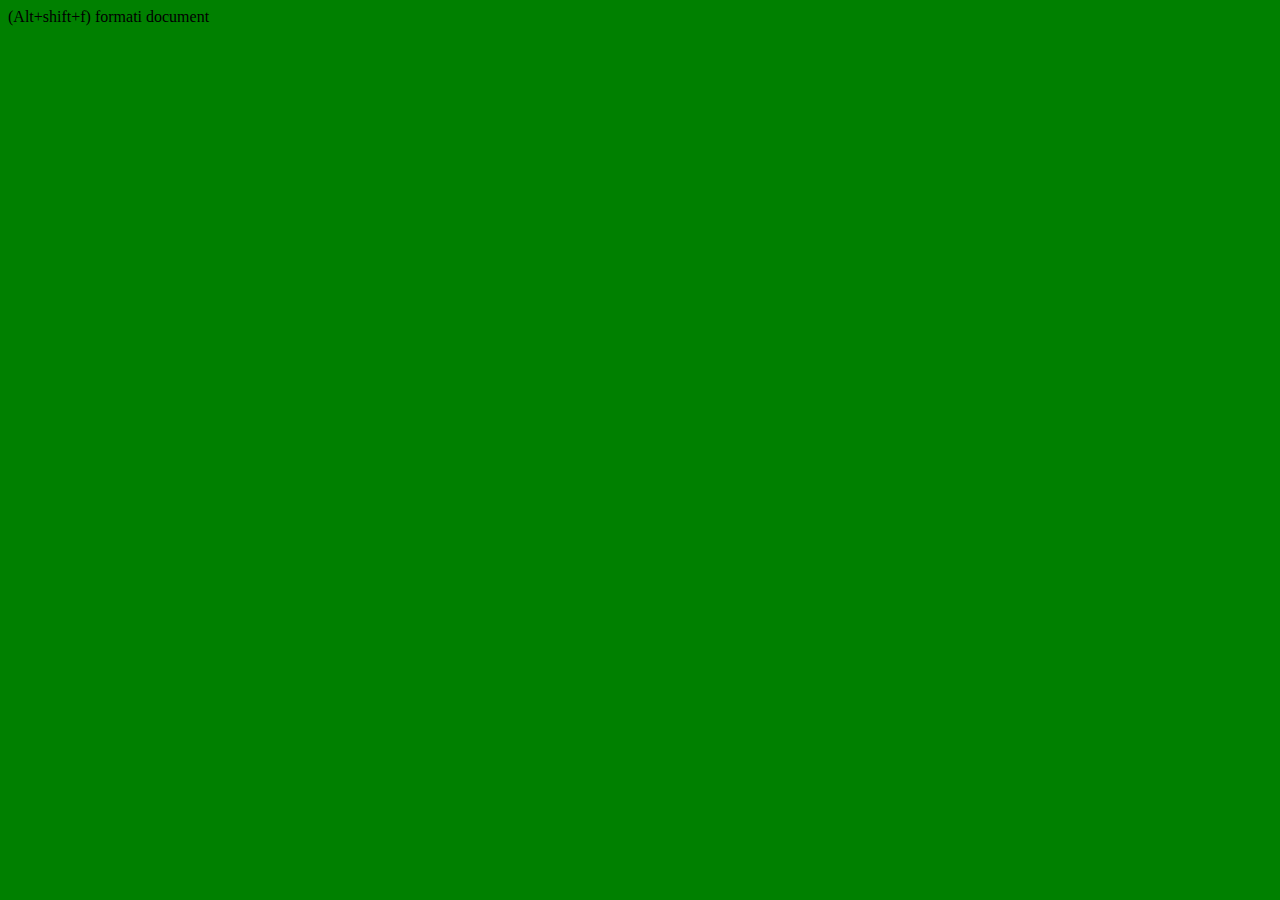
==== index.html @ 2ca63243 "first commit" ====
<!DOCTYPE html>
<html lang="en">

<head>
    <meta charset="UTF-8">
    <meta name="viewport" content="width=device-width, initial-scale=1.0">
    <title>Document</title>
    (Alt+shift+f)
    formati document
    <link rel="stylesheet" href="CSS/style.css">

</head>

<body>

</body>

</html>
---- CSS/style.css ----
body {
  background-color: green;
}
/*# sourceMappingURL=style.css.map */
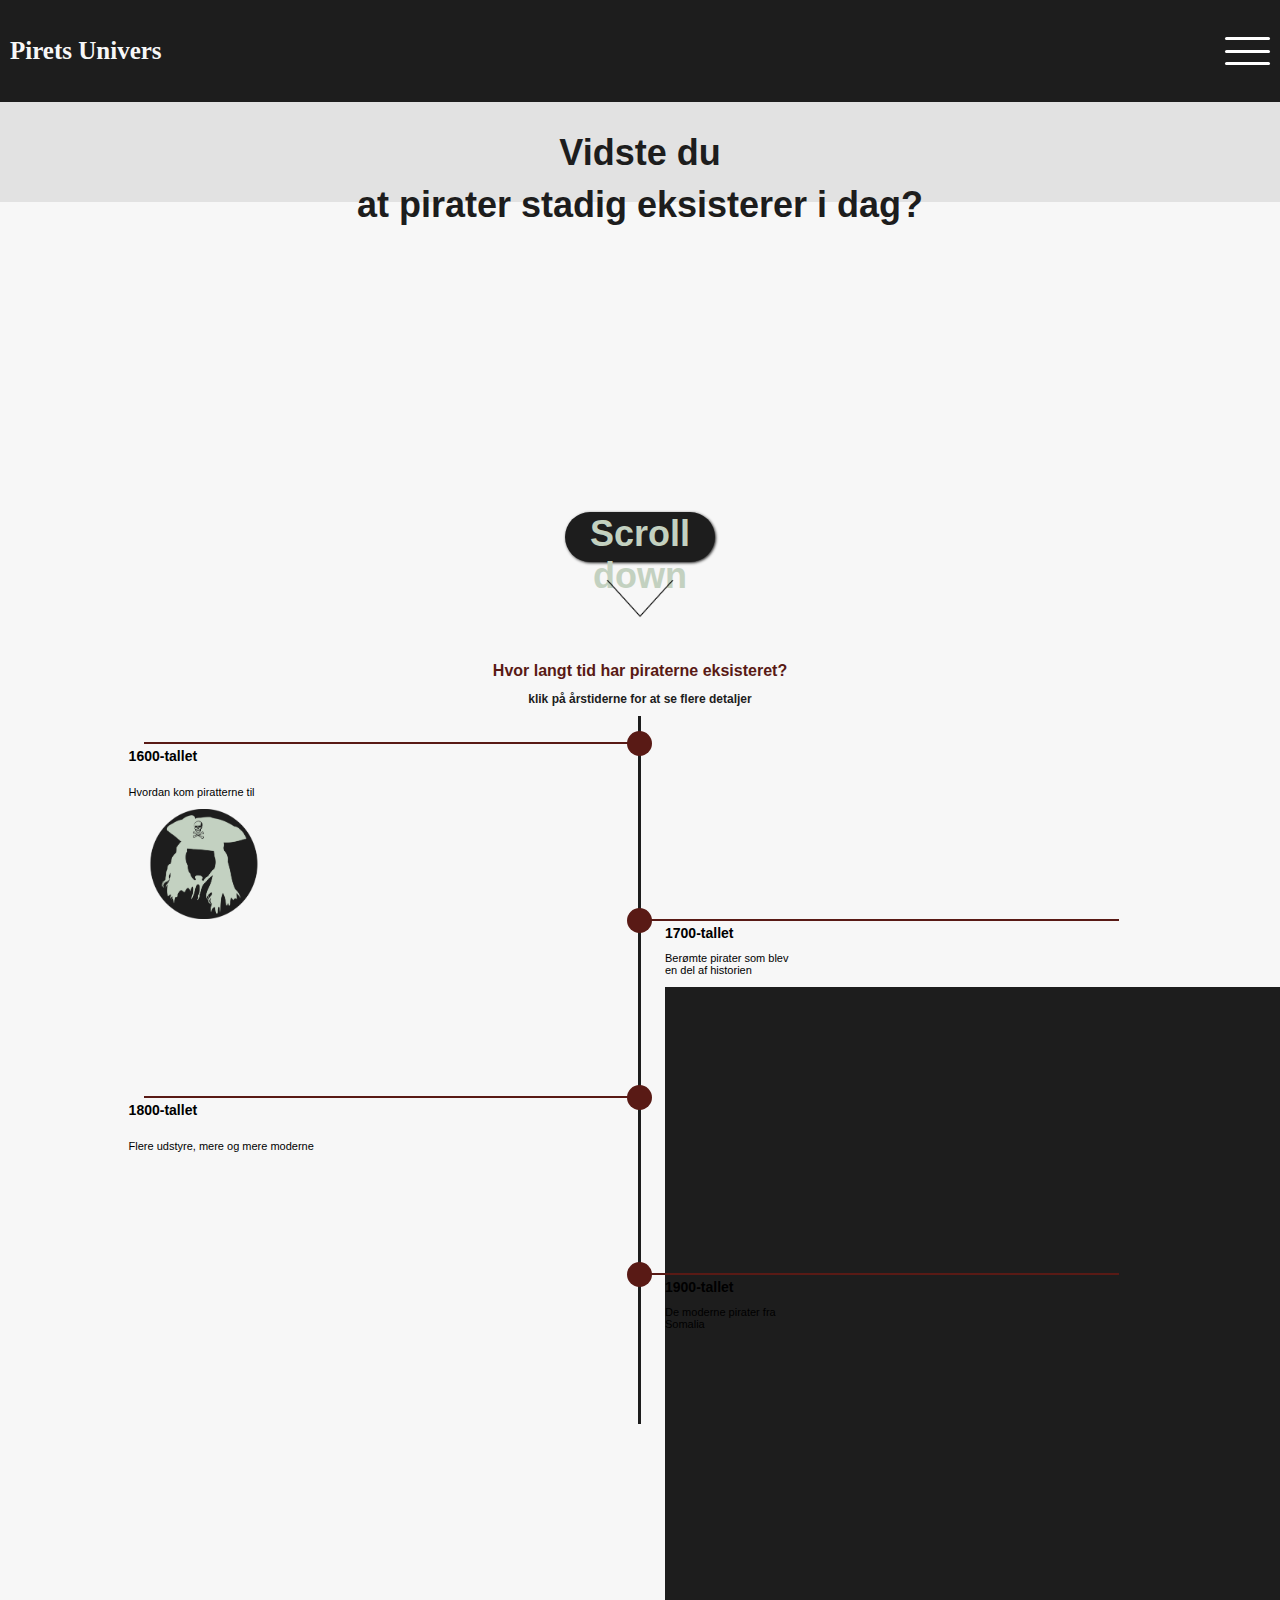
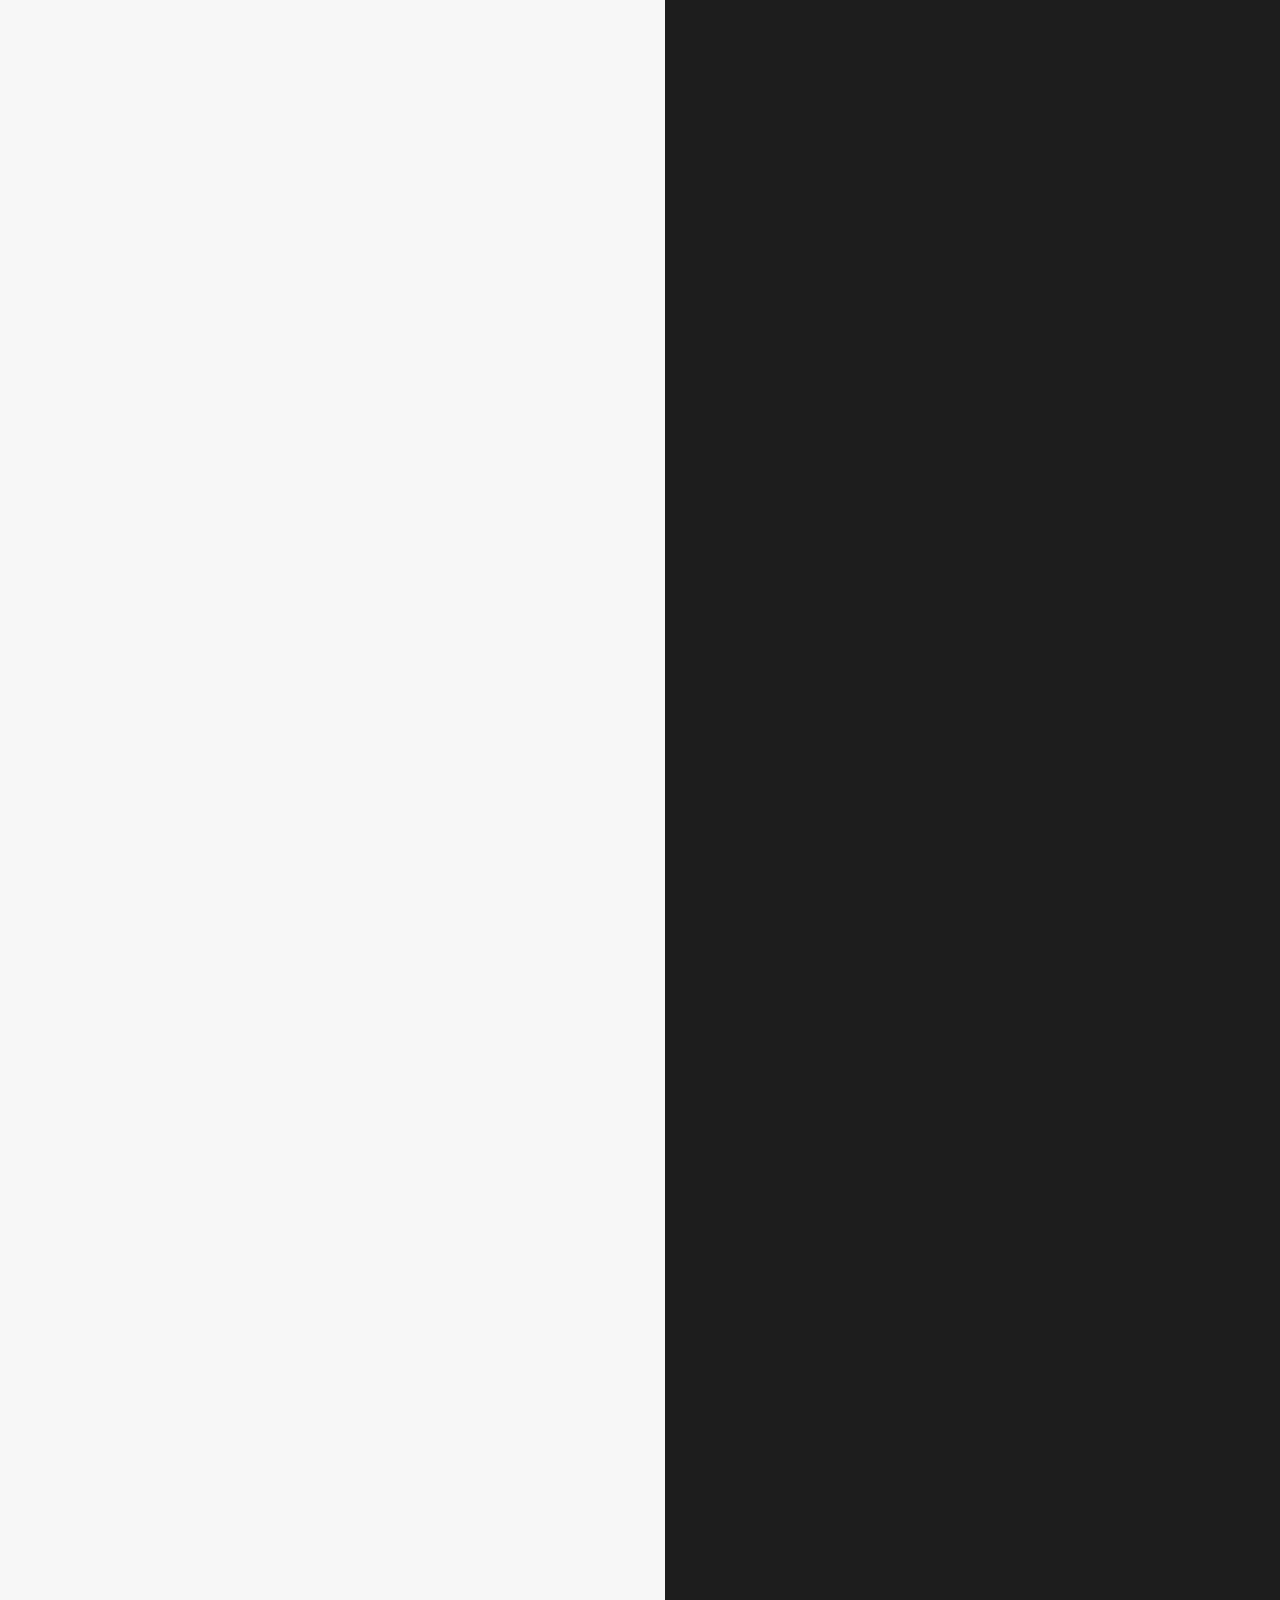
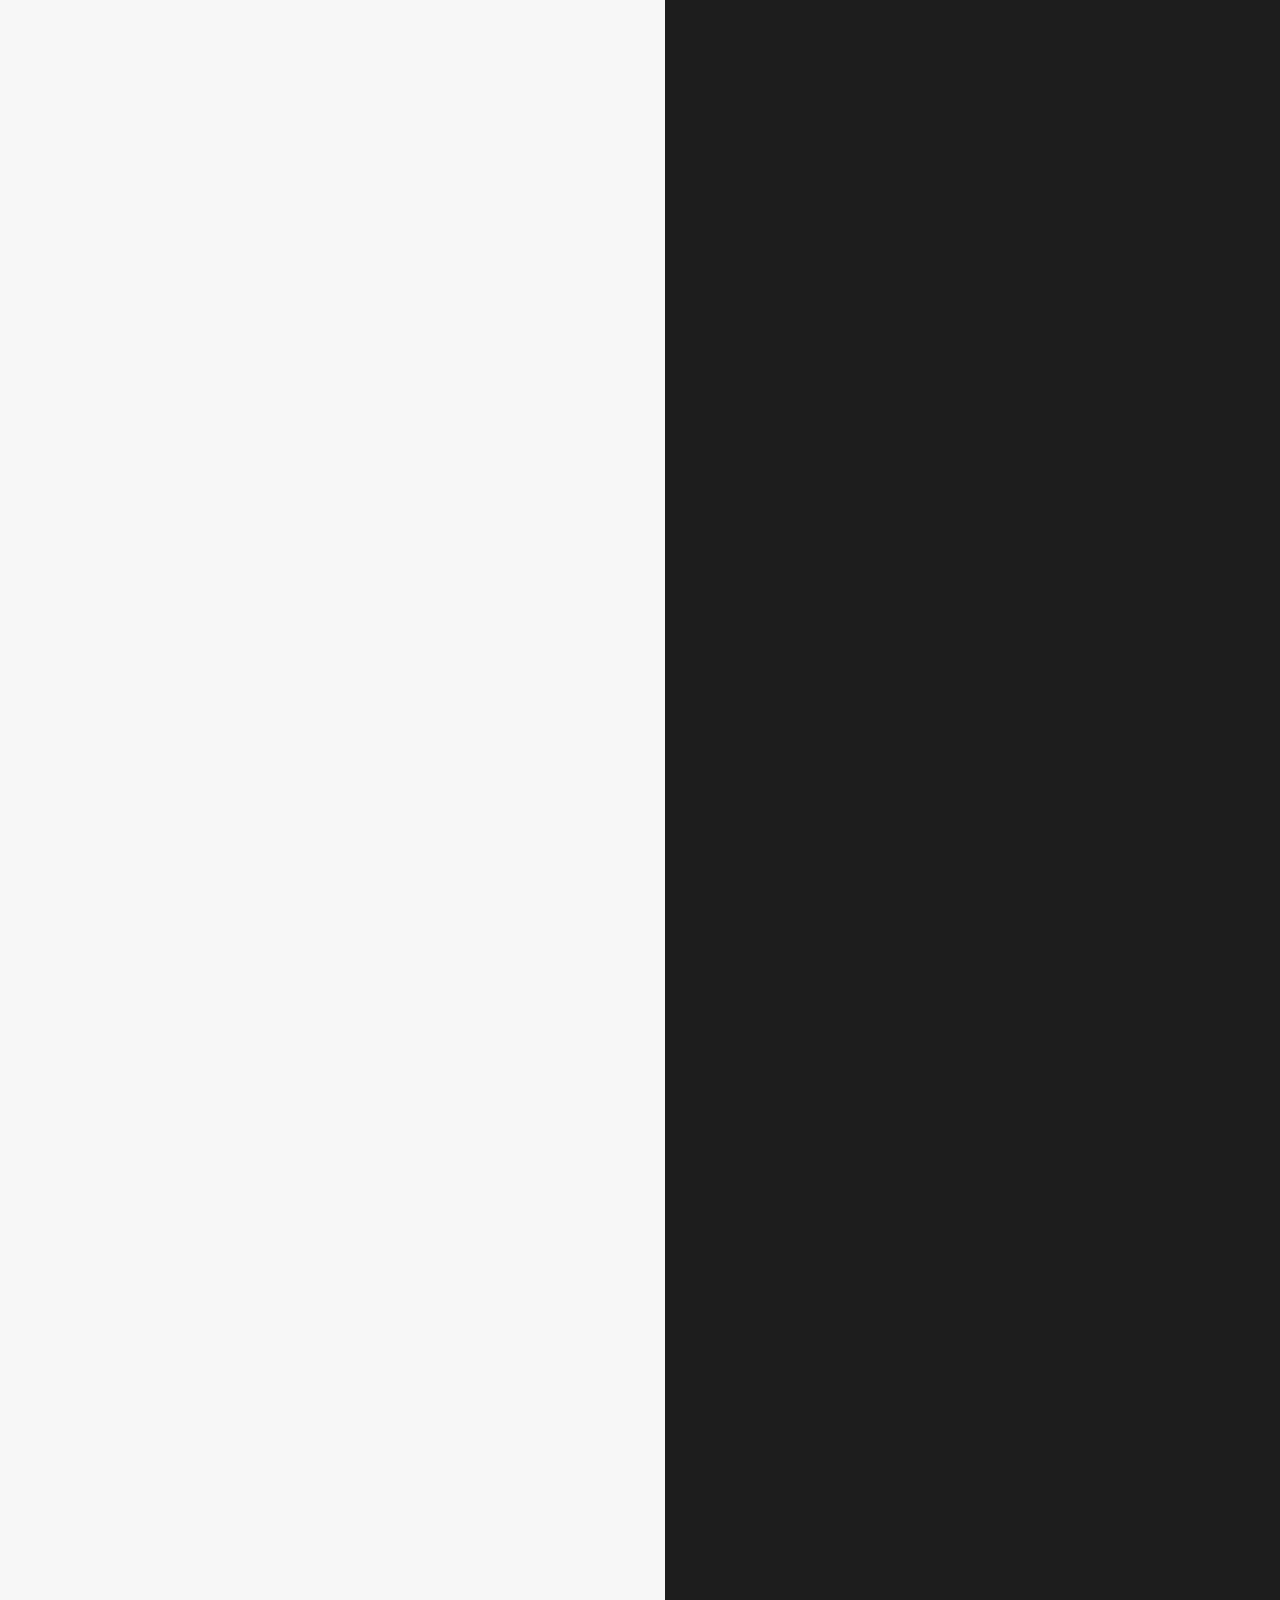
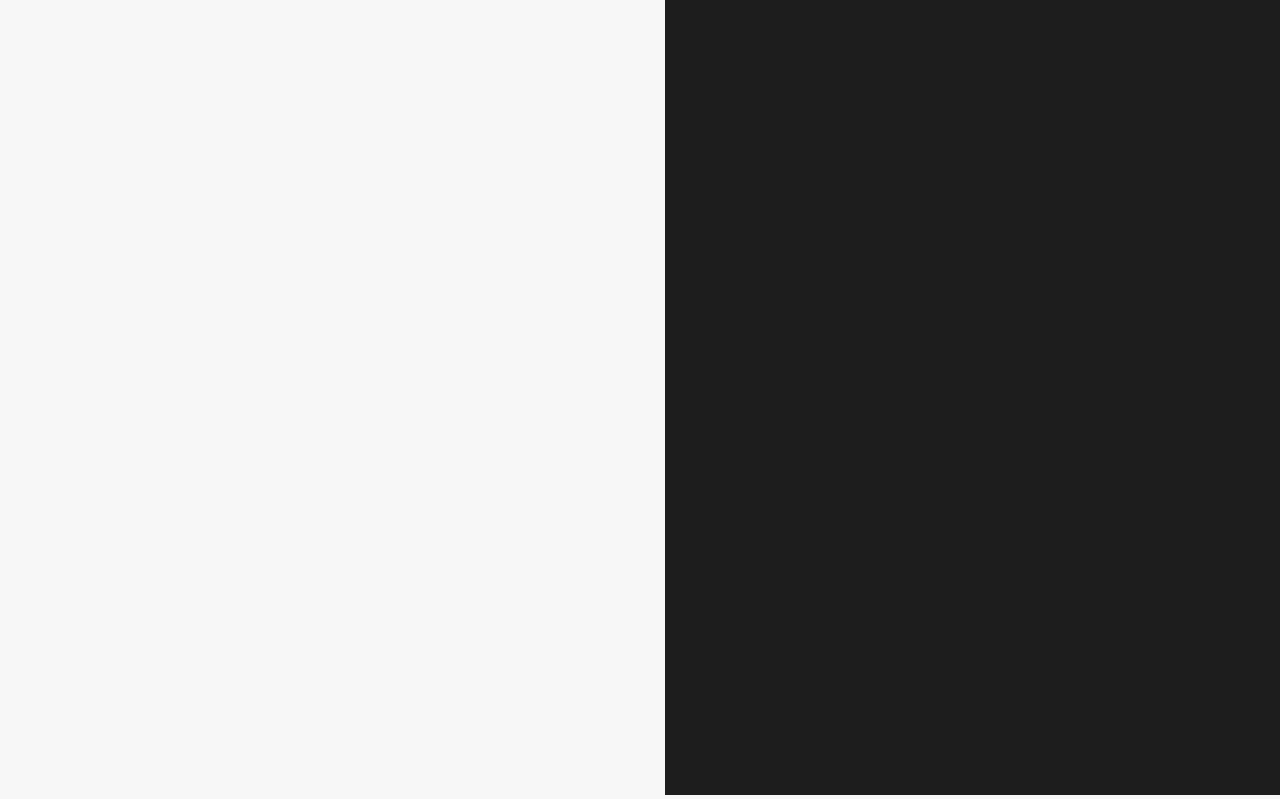
==== commit 37913cf6: "fixed" ====
--- a/index.html
+++ b/index.html
@@ -2,17 +2,134 @@
 <html lang="en">
 
 <head>
+    <!--(Alt+shift+f)-->
     <meta charset="UTF-8">
     <meta name="viewport" content="width=device-width, initial-scale=1.0">
     <title>Document</title>
-    (Alt+shift+f)
-    formati document
+
     <link rel="stylesheet" href="CSS/style.css">
+    <link rel="stylesheet" href="https://cdnjs.cloudflare.com/ajax/libs/font-awesome/4.7.0/css/font-awesome.min.css">
 
 </head>
 
 <body>
 
+    <header>
+        <nav>
+
+
+            <div class="logo">
+                <a href="index.html">
+                    <h1 class="Logo"> Pirets Univers </h1>
+                </a>
+            </div>
+
+            <div class="toggleButton-box">
+                <a href="#" class="toggleButton">
+                    <span class="bar"></span>
+                    <span class="bar"></span>
+                    <span class="bar"></span>
+                </a>
+            </div>
+
+            <div class="navbar-links">
+                <ul>
+                    <div class="navbar-hover">
+                        <li> <a href="html.photoshop-page.html">Artikler</a> </li>
+                    </div>
+                    <div class="navbar-hover">
+
+                        <li> <a href="html.illustrator-page.html">Billedgalleri</a> </li>
+                    </div>
+                    <div class="navbar-hover">
+                        <li> <a href="html.music video-page.html">Infographic</a> </li>
+                    </div>
+                </ul>
+            </div>
+
+        </nav>
+
+
+        <div class="btn-toggleBox">
+
+            <button class="btn-toggle">Dark-Mode</button>
+
+        </div>
+
+    </header>
+
+    <main>
+
+        <div class="banner">
+        </div>
+
+        <div class="banner-txt" id="first-banner-text">
+            <h1 id="first-titel">Vidste du</h1>
+            <h1>at pirater stadig eksisterer i dag?</h1>
+        </div>
+
+        <div class="banner-txt" id="second-banner-text">
+            <h1 id="second-titel">Måske gjorde du...</h1>
+            <h1>Men hvordan ser de ud?</h1>
+            <h1>Hvor er de fra og hvad er deres formål?</h1>
+        </div>
+
+
+        <div class="button-box">
+            <button>Scroll down</button>
+            <img class="aroow" src="img/aroow-down.png" alt="aroow-down">
+        </div>
+
+        <div class="timeline-text">
+            <h1 id="first-titel">Hvor langt tid har piraterne eksisteret?</h1>
+            <p id="second-titel">klik på årstiderne for at se flere detaljer</p>
+        </div>
+
+<div class="timeline">
+    <div class="container left">
+        <div class="content">
+            <h2>1600-tallet</h2>
+            <p>Hvordan kom piratterne til</p>
+            <img src="img/Pirate-Illustrations.png">
+        </div>
+    </div>
+</div>
+<div class="timeline">
+    <div class="container right">
+        <div class="content">
+            <h2>1700-tallet</h2>
+            <p>Berømte pirater som blev <br> en del af historien</p>
+            <img src="img/Caribian.jpg">
+        </div>
+    </div>
+</div>
+<div class="timeline">
+    <div class="container left">
+        <div class="content">
+            <h2>1800-tallet</h2>
+            <p>Flere udstyre, mere og mere moderne</p>
+        </div>
+    </div>
+</div>
+<div class="timeline">
+    <div class="container right">
+        <div class="content">
+            <h2>1900-tallet</h2>
+            <p>De moderne pirater fra <br> Somalia</p>
+        </div>
+    </div>
+</div>
+    </main>
+
+
+
+
+
+
+
+
+    <script src="JS/Main-Javascript.js"></script>
+
 </body>
 
 </html>--- a/CSS/style.css
+++ b/CSS/style.css
@@ -1,4 +1,471 @@
 body {
-  background-color: green;
+  height: 100%;
+  padding: 0;
+  margin: auto;
+  background: #f7f7f7;
+  width: 100%;
+}
+
+nav {
+  background: #1d1d1d;
+  height: auto;
+  margin: 0;
+  padding: 0;
+  text-decoration: none;
+  -webkit-box-sizing: border-box;
+          box-sizing: border-box;
+  display: -webkit-box;
+  display: -ms-flexbox;
+  display: flex;
+  -webkit-box-orient: horizontal;
+  -webkit-box-direction: normal;
+      -ms-flex-direction: row;
+          flex-direction: row;
+  -webkit-box-pack: justify;
+      -ms-flex-pack: justify;
+          justify-content: space-between;
+}
+
+nav .logo {
+  margin-left: 10px;
+  width: 370px;
+  font-family: "scrivano";
+}
+
+nav .logo a {
+  color: #f7f7f7;
+  text-decoration: none;
+}
+
+nav .logo .Logo {
+  margin-top: 37px;
+  margin-bottom: 37px;
+  font-size: 25px;
+}
+
+nav .toggleButton-box {
+  width: 100%;
+  display: -webkit-box;
+  display: -ms-flexbox;
+  display: flex;
+  -webkit-box-pack: end;
+      -ms-flex-pack: end;
+          justify-content: flex-end;
+  margin-right: 10px;
+  margin-top: 37px;
+  margin-bottom: 37px;
+}
+
+nav .toggleButton-box .toggleButton {
+  position: absolute;
+  display: -webkit-box;
+  display: -ms-flexbox;
+  display: flex;
+  -webkit-box-orient: vertical;
+  -webkit-box-direction: normal;
+      -ms-flex-direction: column;
+          flex-direction: column;
+  -webkit-box-pack: justify;
+      -ms-flex-pack: justify;
+          justify-content: space-between;
+  width: 45px;
+  height: 28px;
+  -webkit-box-align: end;
+      -ms-flex-align: end;
+          align-items: flex-end;
+}
+
+nav .toggleButton-box .toggleButton .bar {
+  height: 3px;
+  width: 100%;
+  background-color: white;
+  border-radius: 10px;
+}
+
+nav .show {
+  display: block !important;
+  background: #1d1d1d;
+  z-index: 100;
+}
+
+nav .navbar-links {
+  position: absolute;
+  margin-top: 100px;
+  padding-top: 0;
+  margin-right: 0;
+  margin-left: 0;
+  width: 100%;
+  display: none;
+  text-align: center;
+  -webkit-box-pack: center;
+      -ms-flex-pack: center;
+          justify-content: center;
+}
+
+nav .navbar-links ul {
+  padding: 0;
+  margin: 0;
+}
+
+nav .navbar-links ul .navbar-hover {
+  padding: 0 20px 0 10px;
+  display: -webkit-box;
+  display: -ms-flexbox;
+  display: flex;
+  -webkit-box-align: center;
+      -ms-flex-align: center;
+          align-items: center;
+  height: 60px;
+}
+
+nav .navbar-links ul .navbar-hover li {
+  display: -webkit-box;
+  display: -ms-flexbox;
+  display: flex;
+}
+
+nav .navbar-links ul .navbar-hover li a {
+  color: white;
+  font-size: 16px;
+  font-style: normal;
+  font-weight: normal;
+  font-family: "Arial";
+  text-decoration: none;
+}
+
+.navbar-hover:hover {
+  background-color: #ffffff50;
+}
+
+main {
+  display: -webkit-box;
+  display: -ms-flexbox;
+  display: flex;
+  -webkit-box-orient: vertical;
+  -webkit-box-direction: normal;
+      -ms-flex-direction: column;
+          flex-direction: column;
+  height: 100%;
+}
+
+main .banner {
+  width: 100%;
+  height: 380px;
+  background-image: url("../img/compas.jpg");
+  filter: blur(2px);
+  -webkit-filter: blur(2px);
+  background-position: bottom;
+  background-repeat: no-repeat;
+  background-size: cover;
+}
+
+main .banner-txt {
+  text-align: center;
+  font-weight: bold;
+  width: 100%;
+  position: absolute;
+  z-index: 4;
+  height: 100px;
+}
+
+main .banner-txt h1 {
+  font-size: 20px;
+}
+
+@media screen and (min-width: 480px) {
+  main .banner-txt h1 {
+    font-size: 31px;
+  }
+}
+
+@media screen and (min-width: 700px) {
+  main .banner-txt h1 {
+    font-size: 33px;
+  }
+}
+
+@media screen and (min-width: 1024px) {
+  main .banner-txt h1 {
+    font-size: 36px;
+  }
+}
+
+main h1 {
+  font-family: "Arial";
+  color: #1d1d1d;
+  margin: 0;
+}
+
+main p {
+  font-family: "Arial";
+}
+
+#first-banner-text {
+  background-color: #8c8c8c30;
+}
+
+#second-banner-text {
+  margin-top: 280px;
+}
+
+#second-banner-text h1 {
+  text-align: left;
+  margin-left: 25px;
+  color: #f7f7f7;
+  font-size: 16px;
+  line-height: 1.3;
+}
+
+@media screen and (min-width: 480px) {
+  #second-banner-text h1 {
+    font-size: 16px;
+  }
+}
+
+@media screen and (min-width: 700px) {
+  #second-banner-text h1 {
+    font-size: 17px;
+    line-height: 1.4;
+  }
+}
+
+@media screen and (min-width: 1024px) {
+  #second-banner-text h1 {
+    font-size: 19px;
+  }
+}
+
+#first-titel {
+  margin-top: 30px;
+  margin-bottom: 10px;
+}
+
+#second-titel {
+  margin-bottom: 10px;
+}
+
+.button-box {
+  width: 100%;
+  display: -webkit-box;
+  display: -ms-flexbox;
+  display: flex;
+  -webkit-box-align: center;
+      -ms-flex-align: center;
+          align-items: center;
+  margin-top: 30px;
+  -webkit-box-orient: vertical;
+  -webkit-box-direction: normal;
+      -ms-flex-direction: column;
+          flex-direction: column;
+}
+
+.button-box button {
+  width: 150px;
+  height: 50px;
+  border-radius: 25px;
+  background-color: #1d1d1d;
+  color: #C3D1C0;
+  font-family: "Arial";
+  font-size: 20px;
+  font-weight: bold;
+  -webkit-box-shadow: 1px 1px 3px #1d1d1d;
+          box-shadow: 1px 1px 3px #1d1d1d;
+  border: none;
+}
+
+@media screen and (min-width: 480px) {
+  .button-box button {
+    font-size: 31px;
+  }
+}
+
+@media screen and (min-width: 700px) {
+  .button-box button {
+    font-size: 33px;
+  }
+}
+
+@media screen and (min-width: 1024px) {
+  .button-box button {
+    font-size: 36px;
+  }
+}
+
+.button-box .aroow {
+  width: 70px;
+  height: auto;
+}
+
+.timeline-text {
+  text-align: center;
+}
+
+.timeline-text h1 {
+  color: #591A15;
+  font-size: 16px;
+}
+
+.timeline-text p {
+  color: #1d1d1d;
+  font-size: 12px;
+  font-weight: bold;
+}
+
+.timeline {
+  max-width: 1200px;
+  margin: 0 12%;
+  position: relative;
+}
+
+.timeline .right {
+  left: 50%;
+}
+
+.timeline .left {
+  left: 0;
+}
+
+.timeline .left .content {
+  margin-left: -50px;
+  width: 100%;
+  display: -webkit-box;
+  display: -ms-flexbox;
+  display: flex;
+  -webkit-box-align: start;
+      -ms-flex-align: start;
+          align-items: flex-start;
+  -webkit-box-orient: vertical;
+  -webkit-box-direction: normal;
+      -ms-flex-direction: column;
+          flex-direction: column;
+}
+
+.timeline .left .content img {
+  width: 190px;
+  height: 110px;
+  margin-left: -20px;
+}
+
+.timeline .container {
+  padding: 10px 0 0 25px;
+  position: relative;
+  width: 50%;
+  height: 167px;
+}
+
+.timeline .container .content {
+  font-family: "Arial";
+  border: 1px red;
+  padding-top: 10px;
+}
+
+.timeline .container .content h2 {
+  font-size: 14px;
+}
+
+.timeline .container .content p {
+  font-size: 11px;
+}
+
+.timeline::before {
+  content: '';
+  position: absolute;
+  top: 0;
+  bottom: 0;
+  width: 3px;
+  background: #1d1d1d;
+  left: 50%;
+  margin-left: -2px;
+}
+
+.container::after {
+  content: '';
+  position: absolute;
+  top: 15px;
+  right: -17px;
+  width: 25px;
+  height: 25px;
+  background: black;
+  border-radius: 50%;
+  background: #591A15;
+}
+
+.right::after {
+  left: -13.5px;
+}
+
+.left::after {
+  right: 13.5px;
+}
+
+.right::before {
+  content: '';
+  height: 2px;
+  width: 95%;
+  position: absolute;
+  top: 26px;
+  left: -7px;
+  background: #591A15;
+}
+
+.left::before {
+  content: '';
+  height: 2px;
+  width: 95%;
+  position: absolute;
+  top: 26px;
+  right: 35px;
+  background: #591A15;
+}
+
+/* dark-mode*/
+.btn-toggleBox {
+  position: absolute;
+  width: 100%;
+  height: auto;
+  margin-top: -30px;
+  display: none;
+  -webkit-box-pack: end;
+      -ms-flex-pack: end;
+          justify-content: flex-end;
+}
+
+.btn-toggleBox {
+  margin-right: 10px;
+}
+
+body.dark-theme {
+  --text-color: #eee;
+  --bkg-color: #121212;
+}
+
+.banner.dark-theme {
+  --text-color: #F5DEB3;
+  --bkg-color: #3d3d3d;
+}
+
+@media (prefers-color-scheme: dark) {
+  /* defaults to dark theme */
+  body {
+    --text-color: #eee;
+    --bkg-color: #121212;
+  }
+  body.light-theme {
+    --text-color: #222;
+    --bkg-color: #CCC9C9;
+  }
+  .footer-content.light-theme {
+    --text-color: white;
+  }
+  .banner.dark-theme {
+    --text-color: #1d1d1d;
+    --bkg-color: #3d3d3d;
+  }
+  .contact-container1.light-theme {
+    --text-color: #1d1d1d;
+  }
+  .Intor-container.light-theme {
+    --text-color: white;
+  }
 }
 /*# sourceMappingURL=style.css.map */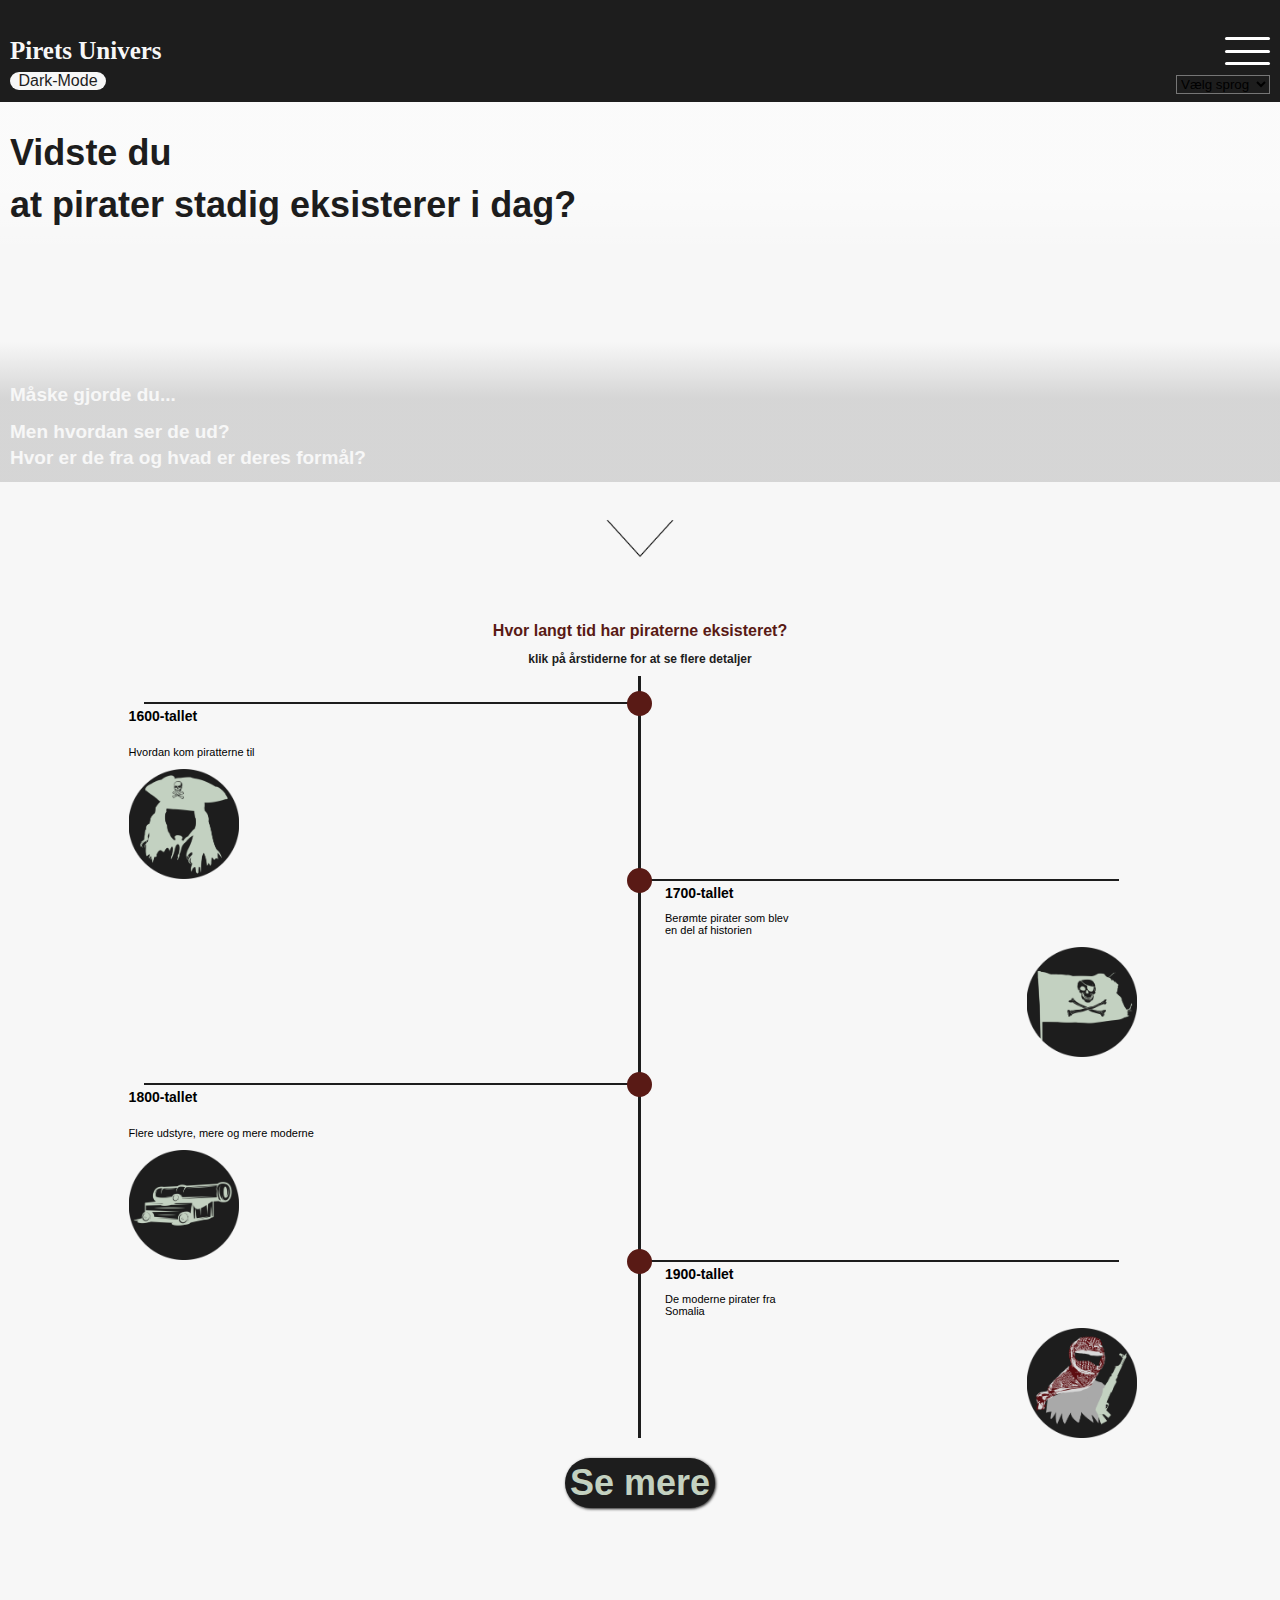
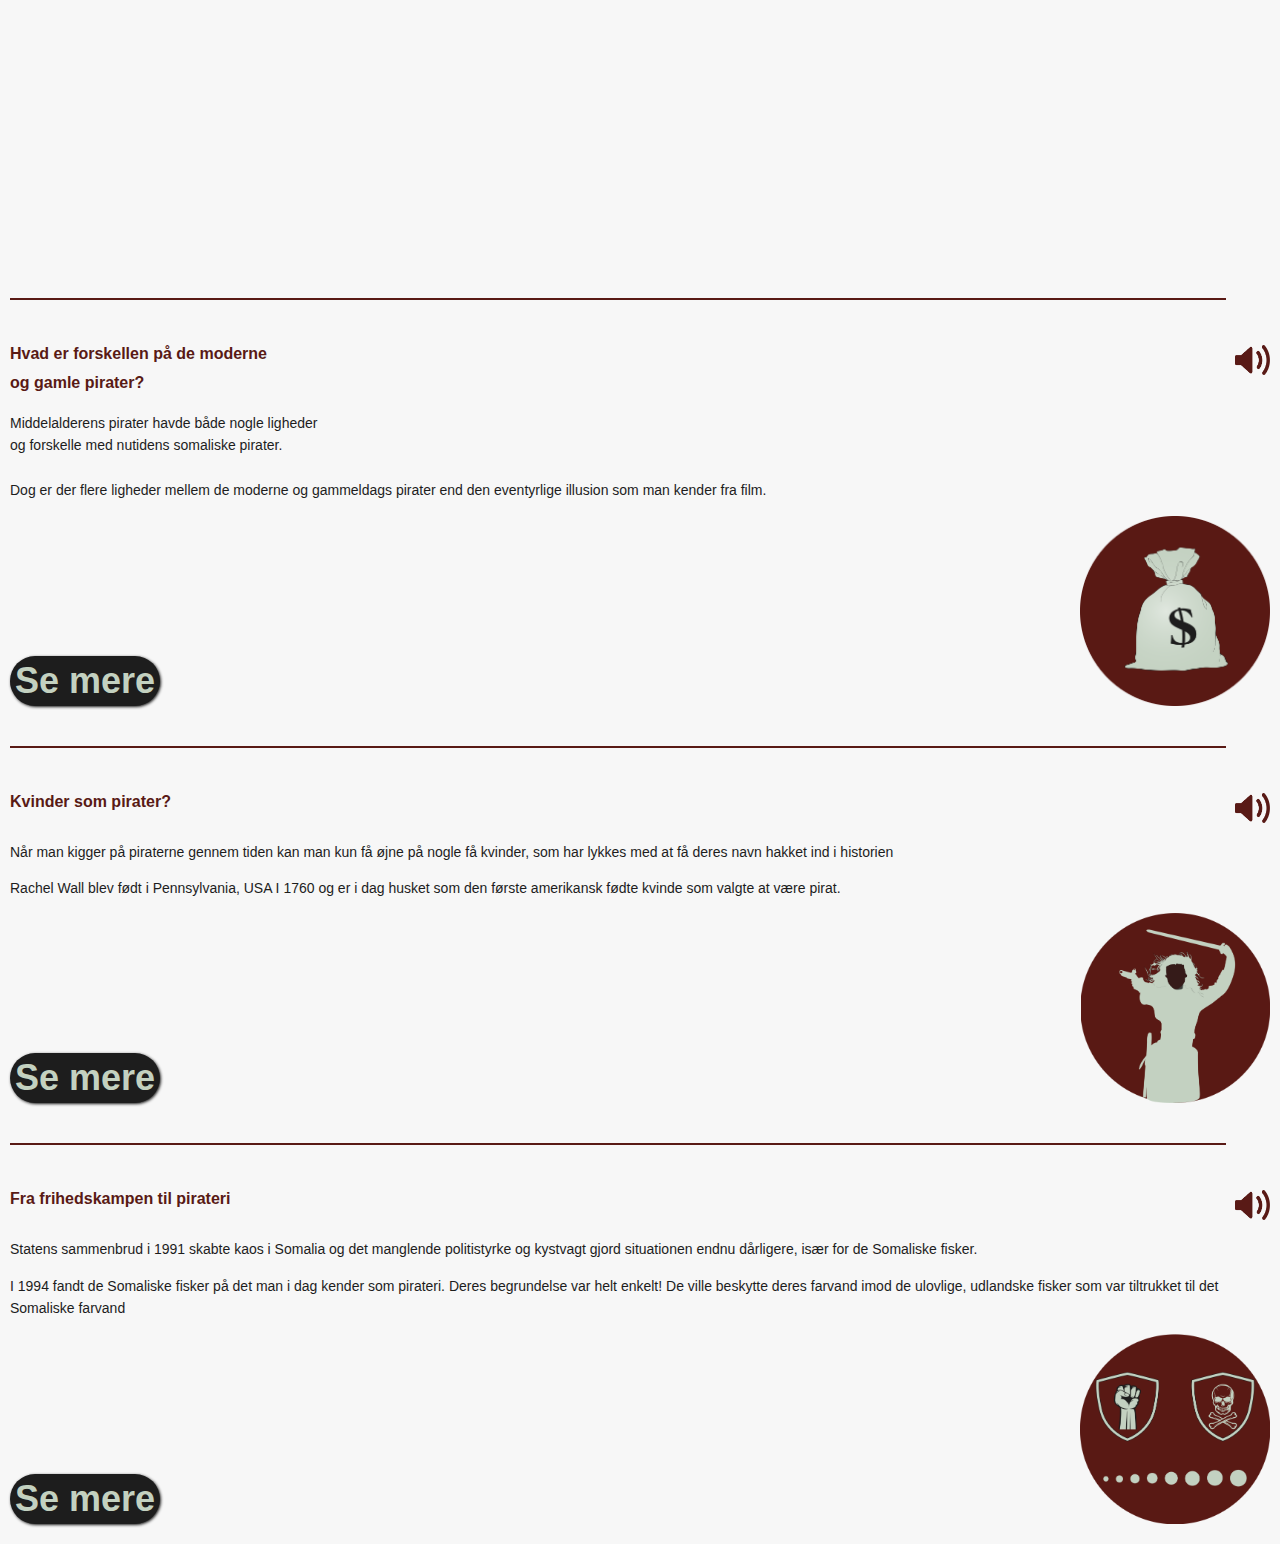
==== commit b60bb741: "new updates" ====
--- a/index.html
+++ b/index.html
@@ -47,14 +47,29 @@
                 </ul>
             </div>
 
+            <div class="contain">
+                <form action="/action_page.php">
+                    <select name="sprog" id="sprog">
+                        <option value="vaelg sprog">Vælg sprog</option>
+                        <option value="dansk">Dansk 🇩🇰</option>
+                        <option value="engelsk">English 🇬🇧</option>
+                        <option value="finsk">Suomi 🇫🇮</option>
+                        <option value="svensk">Svenska 🇸🇪</option>
+                        <option value="norsk">Norsk 🇳🇴</option>
+                    </select>
+                </form>
+            </div>
+
         </nav>
 
 
         <div class="btn-toggleBox">
 
-            <button class="btn-toggle">Dark-Mode</button>
-
-        </div>
+            <div class="btn-toggle">Dark-Mode</div>
+
+        </div>
+
+        
 
     </header>
 
@@ -76,7 +91,6 @@
 
 
         <div class="button-box">
-            <button>Scroll down</button>
             <img class="aroow" src="img/aroow-down.png" alt="aroow-down">
         </div>
 
@@ -85,40 +99,159 @@
             <p id="second-titel">klik på årstiderne for at se flere detaljer</p>
         </div>
 
-<div class="timeline">
-    <div class="container left">
-        <div class="content">
-            <h2>1600-tallet</h2>
-            <p>Hvordan kom piratterne til</p>
-            <img src="img/Pirate-Illustrations.png">
-        </div>
-    </div>
-</div>
-<div class="timeline">
-    <div class="container right">
-        <div class="content">
-            <h2>1700-tallet</h2>
-            <p>Berømte pirater som blev <br> en del af historien</p>
-            <img src="img/Caribian.jpg">
-        </div>
-    </div>
-</div>
-<div class="timeline">
-    <div class="container left">
-        <div class="content">
-            <h2>1800-tallet</h2>
-            <p>Flere udstyre, mere og mere moderne</p>
-        </div>
-    </div>
-</div>
-<div class="timeline">
-    <div class="container right">
-        <div class="content">
-            <h2>1900-tallet</h2>
-            <p>De moderne pirater fra <br> Somalia</p>
-        </div>
-    </div>
-</div>
+        <div class="timeline">
+            <div class="container left">
+                <div class="content">
+                    <h2>1600-tallet</h2>
+                    <p>Hvordan kom piratterne til</p>
+                    <div>
+                        <img src="img/Pirate-Illustrations.png" alt="pirates of the caribbean">
+                    </div>
+                </div>
+            </div>
+        </div>
+        <div class="timeline">
+            <div class="container right">
+                <div class="content">
+                    <h2>1700-tallet</h2>
+                    <p>Berømte pirater som blev <br> en del af historien</p>
+                    <div>
+                        <img src="img/Flag-Illustrations.png" alt="pirates flag">
+                    </div>
+                </div>
+            </div>
+        </div>
+        <div class="timeline">
+            <div class="container left">
+                <div class="content">
+                    <h2>1800-tallet</h2>
+                    <p>Flere udstyre, mere og mere moderne</p>
+                    <div>
+                        <img src="img/cannon.png" alt="pirates cannon">
+                    </div>
+                </div>
+            </div>
+        </div>
+        <div class="timeline">
+            <div class="container right">
+                <div class="content">
+                    <h2>1900-tallet</h2>
+                    <p>De moderne pirater fra <br> Somalia</p>
+                    <div>
+                        <img src="img/Somalia-pirate.png" alt="Pirates somali">
+                    </div>
+                </div>
+            </div>
+        </div>
+
+
+        <div class="button-box">
+            <div class="button">Se mere</div>
+        </div>
+
+        <div class="background-img">
+        </div>
+
+        <div class="section-break">
+        </div>
+
+        <div class="articles">
+            <div class="titel">
+                <h1>Hvad er forskellen på de moderne <br> og gamle pirater?</h1>
+                <div class="sound">
+                    <div class="voice">
+                        <img src="img/sound.png" alt="voice">
+                    </div>
+                </div>
+            </div>
+            <audio controls class="read-aloud">
+                <source src="Zakhmi sogand Heyf.mp3" type="audio/mp3">
+            </audio>
+            <div class="content">
+                <p>Middelalderens pirater havde både nogle ligheder <br> og forskelle
+                    med nutidens somaliske pirater. <br> <br> Dog er der flere
+                    ligheder mellem de moderne og gammeldags
+                    pirater end den eventyrlige illusion som man
+                    kender fra film.
+                </p>
+            </div>
+            <div class="button-img">
+                <div class="button-box">
+                    <div class="button">Se mere</div>
+                </div>
+                <img src="img/pengesæk.png" alt="pengesæk">
+            </div>
+        </div>
+
+        <div class="section-break">
+        </div>
+
+        <div class="articles">
+            <div class="titel">
+                <h1>Kvinder som pirater?</h1>
+                <div class="sound">
+                    <div class="voice">
+                        <img src="img/sound.png" alt="voice">
+                    </div>
+                </div>
+            </div>
+            <audio controls class="read-aloud">
+                <source src="Zakhmi sogand Heyf.mp3" type="audio/mp3">
+            </audio>
+            <div class="content">
+                <p>Når man kigger på piraterne gennem tiden kan man kun få øjne
+                    på nogle få kvinder, som har lykkes med at få deres navn
+                    hakket ind i historien
+                </p>
+                <p>Rachel Wall blev født i
+                    Pennsylvania, USA I 1760
+                    og er i dag husket som den første
+                    amerikansk fødte kvinde som
+                    valgte at være pirat.
+                </p>
+            </div>
+            <div class="button-img">
+                <div class="button-box">
+                    <div class="button">Se mere</div>
+                </div>
+                <img src="img/Pirate-women.png" alt="Pirates women">
+            </div>
+        </div>
+
+        <div class="section-break">
+        </div>
+
+        <div class="articles">
+            <div class="titel">
+                <h1>Fra frihedskampen til pirateri</h1>
+                <div class="sound">
+                    <div class="voice">
+                        <img src="img/sound.png" alt="voice">
+                    </div>
+                </div>
+            </div>
+            <audio controls class="read-aloud">
+                <source src="Zakhmi sogand Heyf.mp3" type="audio/mp3">
+            </audio>
+            <div class="content">
+                <p>Statens sammenbrud i 1991 skabte kaos i Somalia og det
+                    manglende politistyrke og kystvagt gjord situationen endnu
+                    dårligere, især for de Somaliske fisker.
+                </p>
+                <p>I 1994 fandt de Somaliske fisker på det man i dag
+                    kender som pirateri.
+                    Deres begrundelse var helt enkelt!
+                    De ville beskytte deres farvand imod de ulovlige, udlandske fisker
+                    som var tiltrukket til det Somaliske farvand
+                </p>
+            </div>
+            <div class="button-img">
+                <div class="button-box">
+                    <div class="button">Se mere</div>
+                </div>
+                <img src="img/made--to-pirates.png" alt="Pirates Somalia">
+            </div>
+        </div>
     </main>
 
 
--- a/CSS/style.css
+++ b/CSS/style.css
@@ -133,7 +133,31 @@
   text-decoration: none;
 }
 
-.navbar-hover:hover {
+.contain {
+  display: -webkit-box;
+  display: -ms-flexbox;
+  display: flex;
+  position: absolute;
+  margin-top: 75px;
+  z-index: 10;
+  color: #f7f7f7;
+  font-family: "Arial";
+  width: 100%;
+  -webkit-box-pack: end;
+      -ms-flex-pack: end;
+          justify-content: flex-end;
+  right: 10px;
+}
+
+.contain select {
+  background-color: #1d1d1d;
+}
+
+.contain select option {
+  color: #f7f7f7;
+}
+
+.navbar-hover:hover, .navbar-hover:active {
   background-color: #ffffff50;
 }
 
@@ -160,7 +184,7 @@
 }
 
 main .banner-txt {
-  text-align: center;
+  text-align: left;
   font-weight: bold;
   width: 100%;
   position: absolute;
@@ -170,6 +194,7 @@
 
 main .banner-txt h1 {
   font-size: 20px;
+  margin-left: 10px;
 }
 
 @media screen and (min-width: 480px) {
@@ -201,16 +226,21 @@
 }
 
 #first-banner-text {
-  background-color: #8c8c8c30;
+  background: -webkit-gradient(linear, left top, left bottom, color-stop(60%, #ffffff71), to(transparent));
+  background: linear-gradient(#ffffff71 60%, transparent);
+  padding-bottom: 50px;
 }
 
 #second-banner-text {
-  margin-top: 280px;
+  margin-top: 240px;
+  padding-top: 40px;
+  background: -webkit-gradient(linear, left bottom, left top, color-stop(60%, #8c8c8c50), to(transparent));
+  background: linear-gradient(to top, #8c8c8c50 60%, transparent);
 }
 
 #second-banner-text h1 {
   text-align: left;
-  margin-left: 25px;
+  margin-left: 10px;
   color: #f7f7f7;
   font-size: 16px;
   line-height: 1.3;
@@ -257,9 +287,10 @@
   -webkit-box-direction: normal;
       -ms-flex-direction: column;
           flex-direction: column;
-}
-
-.button-box button {
+  margin: 20px 0;
+}
+
+.button-box .button {
   width: 150px;
   height: 50px;
   border-radius: 25px;
@@ -271,22 +302,31 @@
   -webkit-box-shadow: 1px 1px 3px #1d1d1d;
           box-shadow: 1px 1px 3px #1d1d1d;
   border: none;
+  display: -webkit-box;
+  display: -ms-flexbox;
+  display: flex;
+  -webkit-box-pack: center;
+      -ms-flex-pack: center;
+          justify-content: center;
+  -webkit-box-align: center;
+      -ms-flex-align: center;
+          align-items: center;
 }
 
 @media screen and (min-width: 480px) {
-  .button-box button {
+  .button-box .button {
     font-size: 31px;
   }
 }
 
 @media screen and (min-width: 700px) {
-  .button-box button {
+  .button-box .button {
     font-size: 33px;
   }
 }
 
 @media screen and (min-width: 1024px) {
-  .button-box button {
+  .button-box .button {
     font-size: 36px;
   }
 }
@@ -317,8 +357,18 @@
   position: relative;
 }
 
+.timeline img {
+  width: 110px;
+  height: 110px;
+}
+
 .timeline .right {
   left: 50%;
+}
+
+.timeline .right img {
+  float: right;
+  margin-right: 14px;
 }
 
 .timeline .left {
@@ -340,12 +390,6 @@
           flex-direction: column;
 }
 
-.timeline .left .content img {
-  width: 190px;
-  height: 110px;
-  margin-left: -20px;
-}
-
 .timeline .container {
   padding: 10px 0 0 25px;
   position: relative;
@@ -374,8 +418,7 @@
   bottom: 0;
   width: 3px;
   background: #1d1d1d;
-  left: 50%;
-  margin-left: -2px;
+  left: calc(50% - 2px);
 }
 
 .container::after {
@@ -405,7 +448,7 @@
   position: absolute;
   top: 26px;
   left: -7px;
-  background: #591A15;
+  background: #1d1d1d;
 }
 
 .left::before {
@@ -415,23 +458,115 @@
   position: absolute;
   top: 26px;
   right: 35px;
-  background: #591A15;
-}
-
-/* dark-mode*/
-.btn-toggleBox {
-  position: absolute;
-  width: 100%;
-  height: auto;
-  margin-top: -30px;
+  background: #1d1d1d;
+}
+
+.background-img {
+  background-image: url("../img/sea1.jpg");
+  width: 100%;
+  height: 350px;
+  background-position: center;
+  background-repeat: no-repeat;
+  background-size: cover;
+  background-attachment: fixed;
+}
+
+audio {
   display: none;
+}
+
+.articles {
+  margin: 20px 10px;
+}
+
+.articles .titel {
+  display: -webkit-box;
+  display: -ms-flexbox;
+  display: flex;
+  -webkit-box-pack: justify;
+      -ms-flex-pack: justify;
+          justify-content: space-between;
+}
+
+.articles .titel h1 {
+  font-family: "Arial";
+  font-size: 16px;
+  color: #591A15;
+  line-height: 28.8px;
+}
+
+.articles .titel .voice {
+  margin-top: 5px;
+}
+
+.articles .titel .voice img {
+  width: 35px;
+  height: 30px;
+}
+
+.articles .content {
+  font-family: "Arial";
+  font-size: 14px;
+  color: #1d1d1d;
+  line-height: 22.4px;
+}
+
+.articles .button-img {
+  width: 100%;
+  display: -webkit-box;
+  display: -ms-flexbox;
+  display: flex;
+  -webkit-box-pack: right;
+      -ms-flex-pack: right;
+          justify-content: right;
+  margin: 5px 10px 0 0;
+}
+
+.articles .button-img .button-box {
+  margin: 0;
+  display: -webkit-box;
+  display: -ms-flexbox;
+  display: flex;
   -webkit-box-pack: end;
       -ms-flex-pack: end;
           justify-content: flex-end;
-}
-
+  -webkit-box-align: start;
+      -ms-flex-align: start;
+          align-items: flex-start;
+}
+
+.articles .button-img img {
+  width: 190px;
+  height: 190px;
+}
+
+.section-break {
+  content: '';
+  width: 95%;
+  height: 2px;
+  margin: 20px 10px;
+  background: #591A15;
+}
+
+/* dark-mode*/
 .btn-toggleBox {
-  margin-right: 10px;
+  position: absolute;
+  width: 6em;
+  height: auto;
+  border-radius: 25px;
+  text-align: center;
+  margin-top: -30px;
+  display: block;
+  -webkit-box-pack: end;
+      -ms-flex-pack: end;
+          justify-content: flex-end;
+  background-color: #f7f7f7;
+  color: #1d1d1d;
+  font-family: "Arial";
+}
+
+.btn-toggleBox {
+  margin-left: 10px;
 }
 
 body.dark-theme {
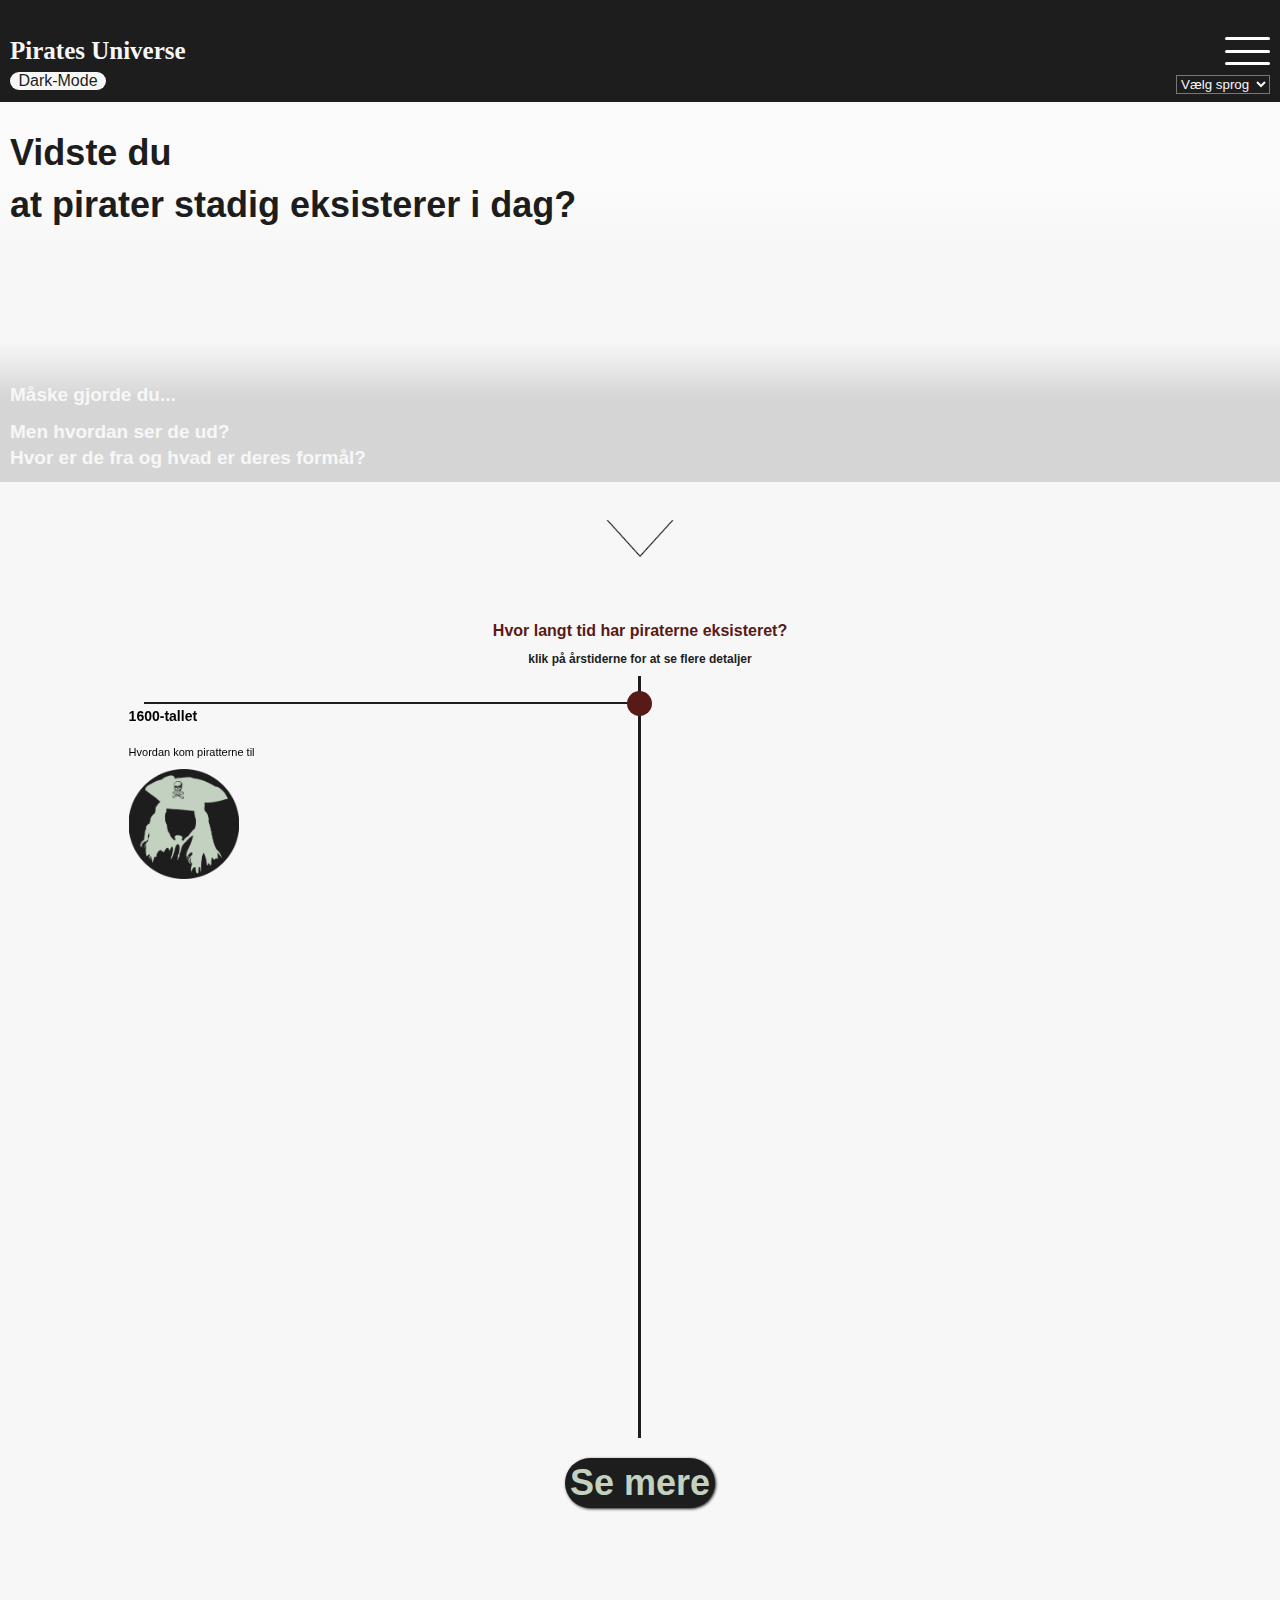
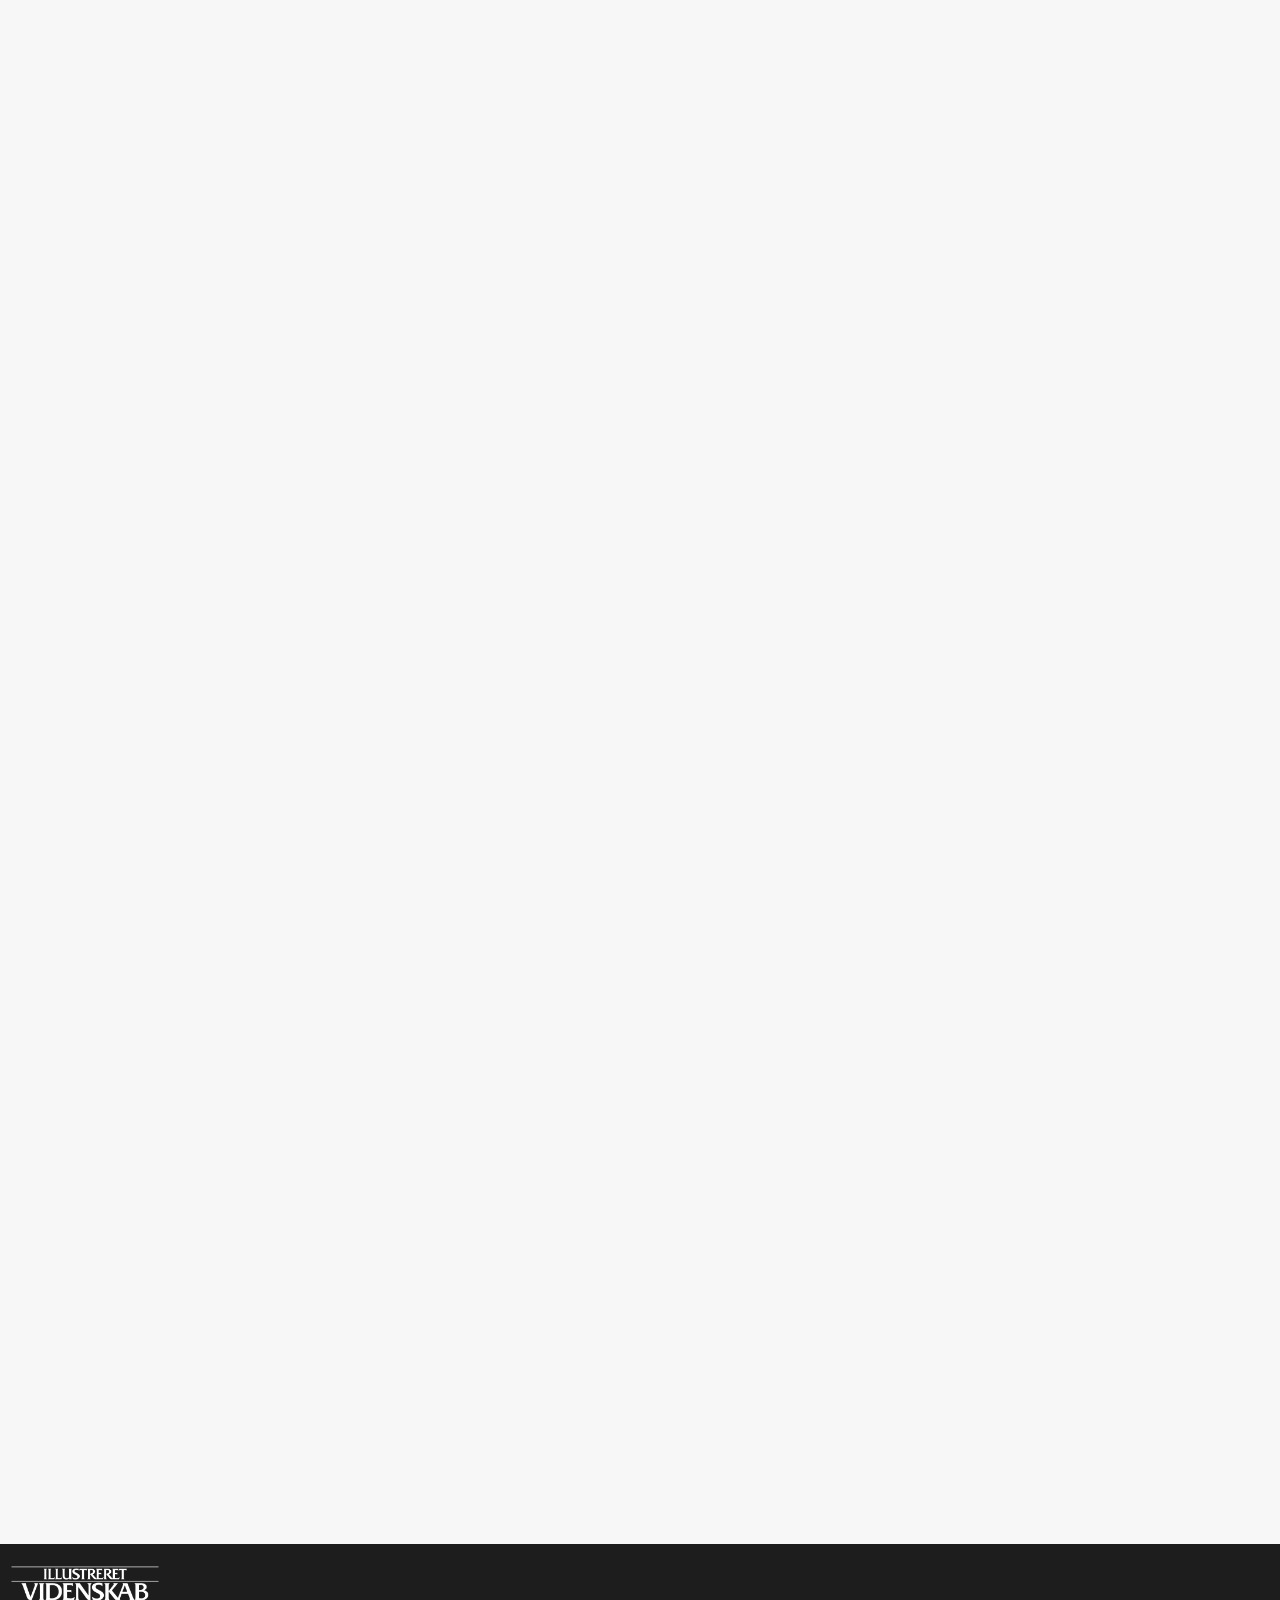
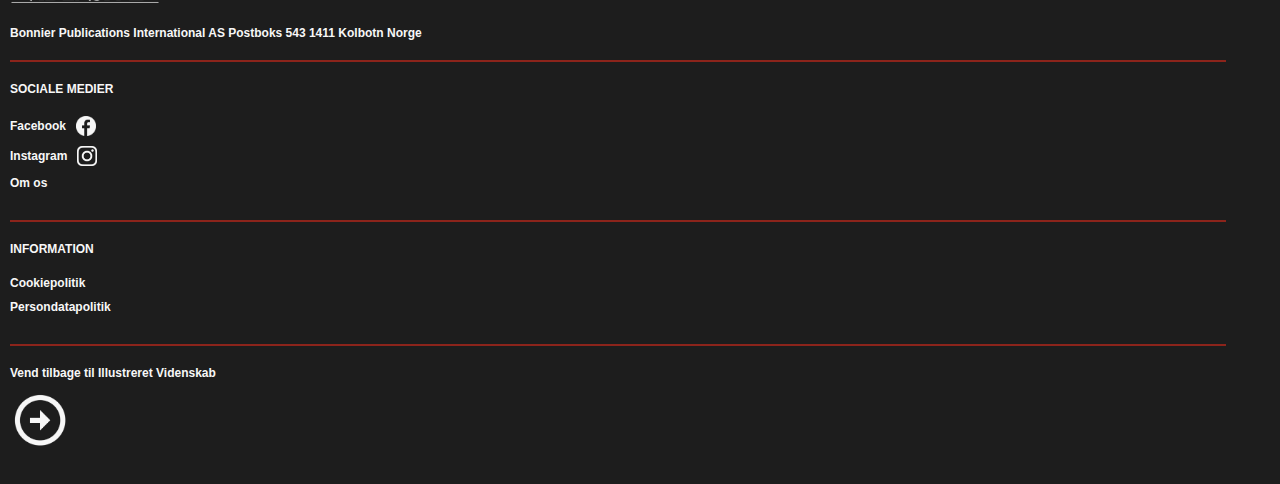
==== commit f9c3b0e6: "mobile version fixed" ====
--- a/index.html
+++ b/index.html
@@ -9,6 +9,9 @@
 
     <link rel="stylesheet" href="CSS/style.css">
     <link rel="stylesheet" href="https://cdnjs.cloudflare.com/ajax/libs/font-awesome/4.7.0/css/font-awesome.min.css">
+    <link rel="stylesheet" href="https://unpkg.com/aos@next/dist/aos.css" />
+
+
 
 </head>
 
@@ -20,7 +23,7 @@
 
             <div class="logo">
                 <a href="index.html">
-                    <h1 class="Logo"> Pirets Univers </h1>
+                    <h1 class="Logo"> Pirates Universe </h1>
                 </a>
             </div>
 
@@ -69,7 +72,7 @@
 
         </div>
 
-        
+
 
     </header>
 
@@ -100,7 +103,7 @@
         </div>
 
         <div class="timeline">
-            <div class="container left">
+            <div class="container left" data-aos="fade-up" data-aos-duration="3000" data-aos-offset="150">
                 <div class="content">
                     <h2>1600-tallet</h2>
                     <p>Hvordan kom piratterne til</p>
@@ -111,7 +114,7 @@
             </div>
         </div>
         <div class="timeline">
-            <div class="container right">
+            <div class="container right" data-aos="fade-up" data-aos-duration="2000" data-aos-offset="150">
                 <div class="content">
                     <h2>1700-tallet</h2>
                     <p>Berømte pirater som blev <br> en del af historien</p>
@@ -122,7 +125,7 @@
             </div>
         </div>
         <div class="timeline">
-            <div class="container left">
+            <div class="container left" data-aos="fade-up" data-aos-duration="2000" data-aos-offset="150">
                 <div class="content">
                     <h2>1800-tallet</h2>
                     <p>Flere udstyre, mere og mere moderne</p>
@@ -133,7 +136,7 @@
             </div>
         </div>
         <div class="timeline">
-            <div class="container right">
+            <div class="container right" data-aos="fade-up" data-aos-duration="2000" data-aos-offset="150">
                 <div class="content">
                     <h2>1900-tallet</h2>
                     <p>De moderne pirater fra <br> Somalia</p>
@@ -152,11 +155,11 @@
         <div class="background-img">
         </div>
 
-        <div class="section-break">
+        <div class="section-break" data-aos="fade-up" data-aos-duration="2000" data-aos-offset="50">
         </div>
 
         <div class="articles">
-            <div class="titel">
+            <div class="titel" data-aos="fade-up" data-aos-duration="2000" data-aos-offset="150">
                 <h1>Hvad er forskellen på de moderne <br> og gamle pirater?</h1>
                 <div class="sound">
                     <div class="voice">
@@ -167,7 +170,7 @@
             <audio controls class="read-aloud">
                 <source src="Zakhmi sogand Heyf.mp3" type="audio/mp3">
             </audio>
-            <div class="content">
+            <div class="content" data-aos="fade-up" data-aos-duration="2000" data-aos-offset="150">
                 <p>Middelalderens pirater havde både nogle ligheder <br> og forskelle
                     med nutidens somaliske pirater. <br> <br> Dog er der flere
                     ligheder mellem de moderne og gammeldags
@@ -175,7 +178,7 @@
                     kender fra film.
                 </p>
             </div>
-            <div class="button-img">
+            <div class="button-img" data-aos="fade-up" data-aos-duration="2000" data-aos-offset="150">
                 <div class="button-box">
                     <div class="button">Se mere</div>
                 </div>
@@ -183,11 +186,11 @@
             </div>
         </div>
 
-        <div class="section-break">
+        <div class="section-break" data-aos="fade-up" data-aos-duration="2000" data-aos-offset="50">
         </div>
 
         <div class="articles">
-            <div class="titel">
+            <div class="titel" data-aos="fade-up" data-aos-duration="2000" data-aos-offset="150">
                 <h1>Kvinder som pirater?</h1>
                 <div class="sound">
                     <div class="voice">
@@ -198,7 +201,7 @@
             <audio controls class="read-aloud">
                 <source src="Zakhmi sogand Heyf.mp3" type="audio/mp3">
             </audio>
-            <div class="content">
+            <div class="content" data-aos="fade-up" data-aos-duration="2000" data-aos-offset="150">
                 <p>Når man kigger på piraterne gennem tiden kan man kun få øjne
                     på nogle få kvinder, som har lykkes med at få deres navn
                     hakket ind i historien
@@ -210,7 +213,7 @@
                     valgte at være pirat.
                 </p>
             </div>
-            <div class="button-img">
+            <div class="button-img" data-aos="fade-up" data-aos-duration="2000" data-aos-offset="150">
                 <div class="button-box">
                     <div class="button">Se mere</div>
                 </div>
@@ -218,11 +221,11 @@
             </div>
         </div>
 
-        <div class="section-break">
+        <div class="section-break" data-aos="fade-up" data-aos-duration="2000" data-aos-offset="50">
         </div>
 
         <div class="articles">
-            <div class="titel">
+            <div class="titel" data-aos="fade-up" data-aos-duration="2000" data-aos-offset="150">
                 <h1>Fra frihedskampen til pirateri</h1>
                 <div class="sound">
                     <div class="voice">
@@ -233,7 +236,7 @@
             <audio controls class="read-aloud">
                 <source src="Zakhmi sogand Heyf.mp3" type="audio/mp3">
             </audio>
-            <div class="content">
+            <div class="content" data-aos="fade-up" data-aos-duration="2000" data-aos-offset="150">
                 <p>Statens sammenbrud i 1991 skabte kaos i Somalia og det
                     manglende politistyrke og kystvagt gjord situationen endnu
                     dårligere, især for de Somaliske fisker.
@@ -245,7 +248,7 @@
                     som var tiltrukket til det Somaliske farvand
                 </p>
             </div>
-            <div class="button-img">
+            <div class="button-img" data-aos="fade-up" data-aos-duration="2000" data-aos-offset="150">
                 <div class="button-box">
                     <div class="button">Se mere</div>
                 </div>
@@ -255,12 +258,53 @@
     </main>
 
 
-
-
-
-
-
-
+    <footer>
+        <div class="first section">
+            <img src="img/logo_da.png" alt="illustreret videnskab">
+            <b>Bonnier Publications International AS Postboks 543 1411
+                Kolbotn Norge</b>
+        </div>
+
+        <div class="footer-seperation"></div>
+
+        <div class="second section">
+            <b>SOCIALE MEDIER</b>
+            <ul>
+                <a href="https://www.facebook.com/PiratesoftheCaribbean"><li>Facebook <img src="img/facebook-logo.png" alt="facebook"></li></a>
+                <a href="https://www.facebook.com/PiratesoftheCaribbean"><li>Instagram <img src="img/instagram.png" alt="instagram"></li></a>
+                <li>Om os</li>
+            </ul>
+        </div>
+
+        <div class="footer-seperation"></div>
+
+        <div class="third section">
+            <b>INFORMATION</b>
+            <ul>
+                <li>Cookiepolitik </li>
+                <li>Persondatapolitik </li>
+            </ul>
+        </div>
+
+        <div class="footer-seperation"></div>
+
+        <div class="fourth section">
+            <b>Vend tilbage til Illustreret Videnskab</b>
+            <div>
+                <img src="img/arrow_circle.png" alt="aroow">
+            </div>
+        </div>
+
+    </footer>
+
+
+
+
+
+
+
+
+    <script src="https://unpkg.com/aos@2.3.1/dist/aos.js"></script>
     <script src="JS/Main-Javascript.js"></script>
 
 </body>
--- a/CSS/style.css
+++ b/CSS/style.css
@@ -28,7 +28,7 @@
 
 nav .logo {
   margin-left: 10px;
-  width: 370px;
+  width: 400px;
   font-family: "scrivano";
 }
 
@@ -151,6 +151,7 @@
 
 .contain select {
   background-color: #1d1d1d;
+  color: #f7f7f7;
 }
 
 .contain select option {
@@ -546,6 +547,83 @@
   height: 2px;
   margin: 20px 10px;
   background: #591A15;
+}
+
+footer {
+  background: #1d1d1d;
+  color: #f7f7f7;
+  font-family: "Arial";
+  font-size: 12px;
+  width: 100%;
+  height: 540px;
+}
+
+footer .footer-seperation {
+  content: '';
+  width: 95%;
+  height: 2px;
+  margin: 20px 10px;
+  background: #8C241B;
+}
+
+footer .section {
+  margin: 0 10px;
+}
+
+footer .section ul {
+  list-style: none;
+  margin: 20px 0;
+  padding: 0;
+}
+
+footer .section ul a {
+  text-decoration: none;
+  color: #f7f7f7;
+}
+
+footer .section ul li {
+  font-weight: bold;
+  padding-bottom: 10px;
+  display: -webkit-box;
+  display: -ms-flexbox;
+  display: flex;
+  -webkit-box-align: center;
+      -ms-flex-align: center;
+          align-items: center;
+}
+
+footer .section ul li img {
+  width: 20px;
+  height: 20px;
+  margin-left: 10px;
+}
+
+footer a:hover {
+  background-color: #ffffff50;
+}
+
+footer .first {
+  padding-top: 20px;
+  font-weight: bold;
+  display: -webkit-box;
+  display: -ms-flexbox;
+  display: flex;
+  -webkit-box-orient: vertical;
+  -webkit-box-direction: normal;
+      -ms-flex-direction: column;
+          flex-direction: column;
+}
+
+footer .first img {
+  margin-bottom: 20px;
+  width: 150px;
+  height: auto;
+}
+
+footer .fourth img {
+  width: 60px;
+  height: auto;
+  margin-top: 10px;
 }
 
 /* dark-mode*/
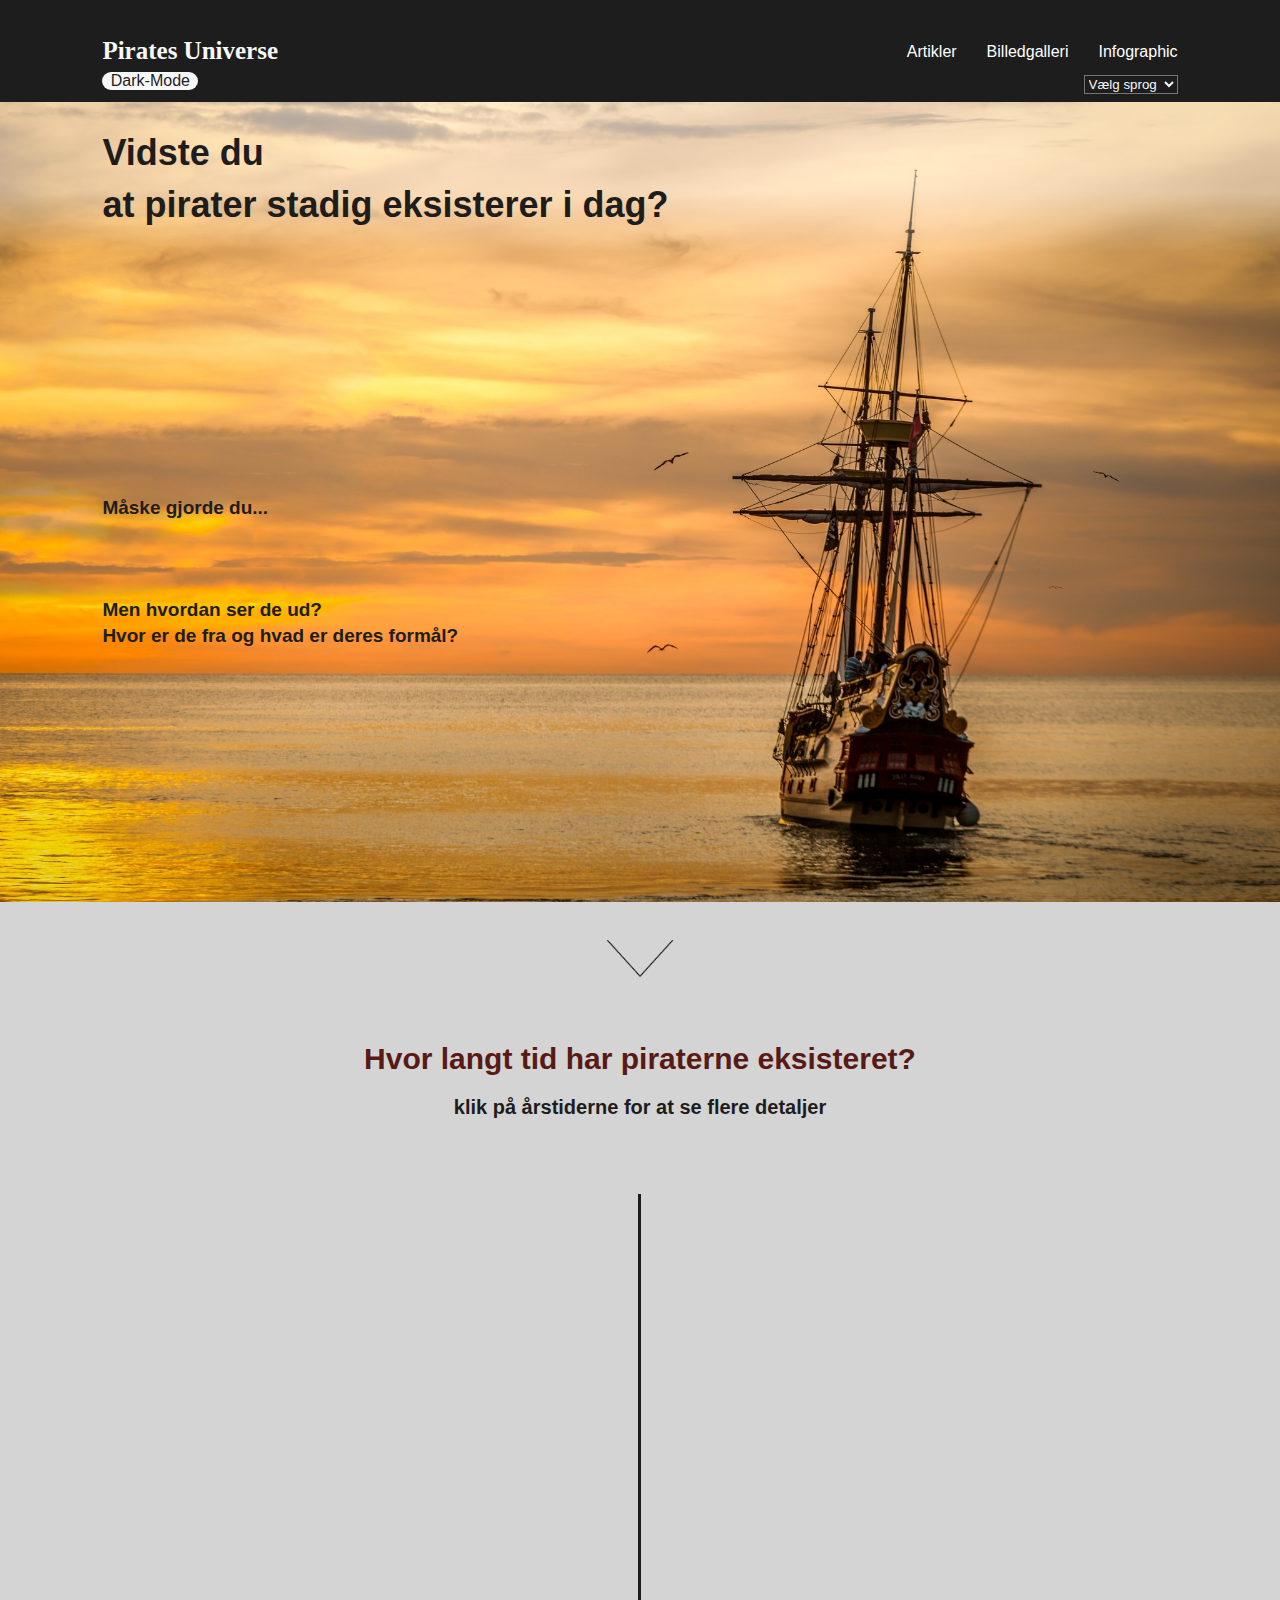
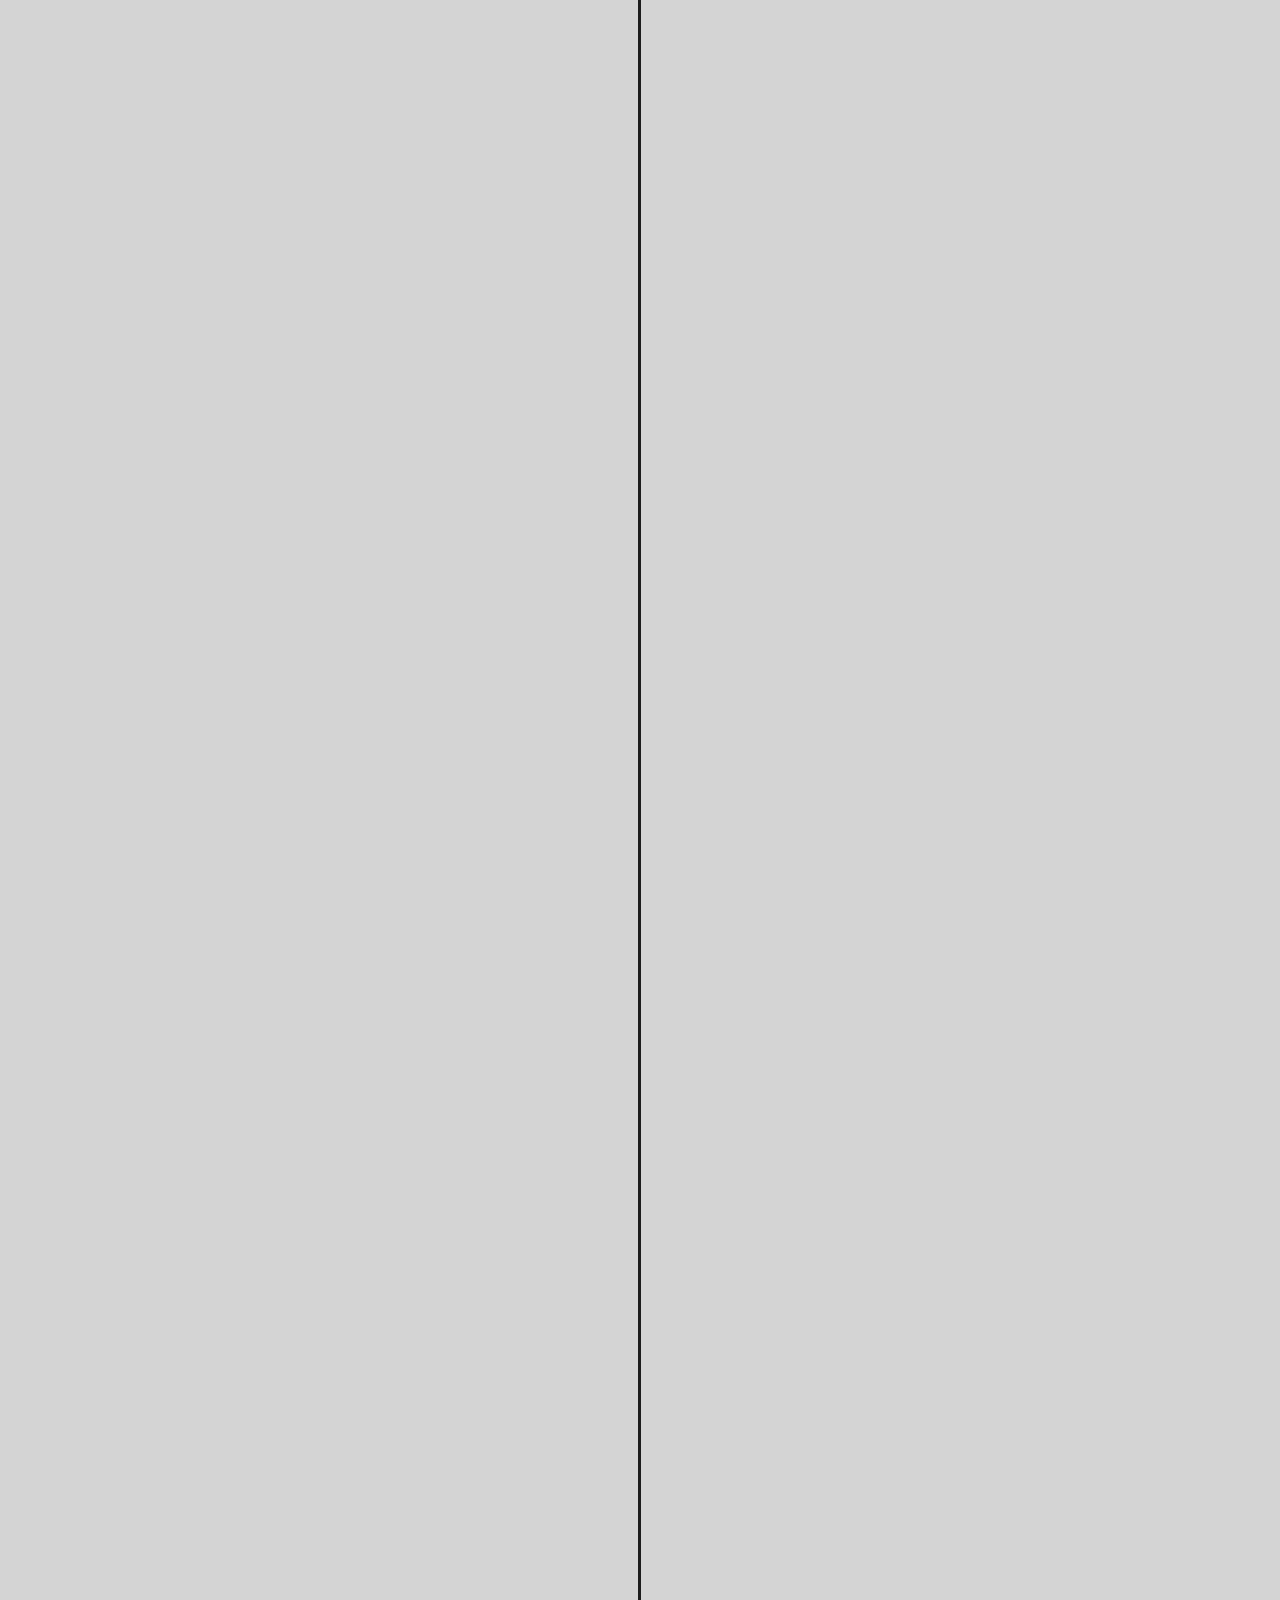
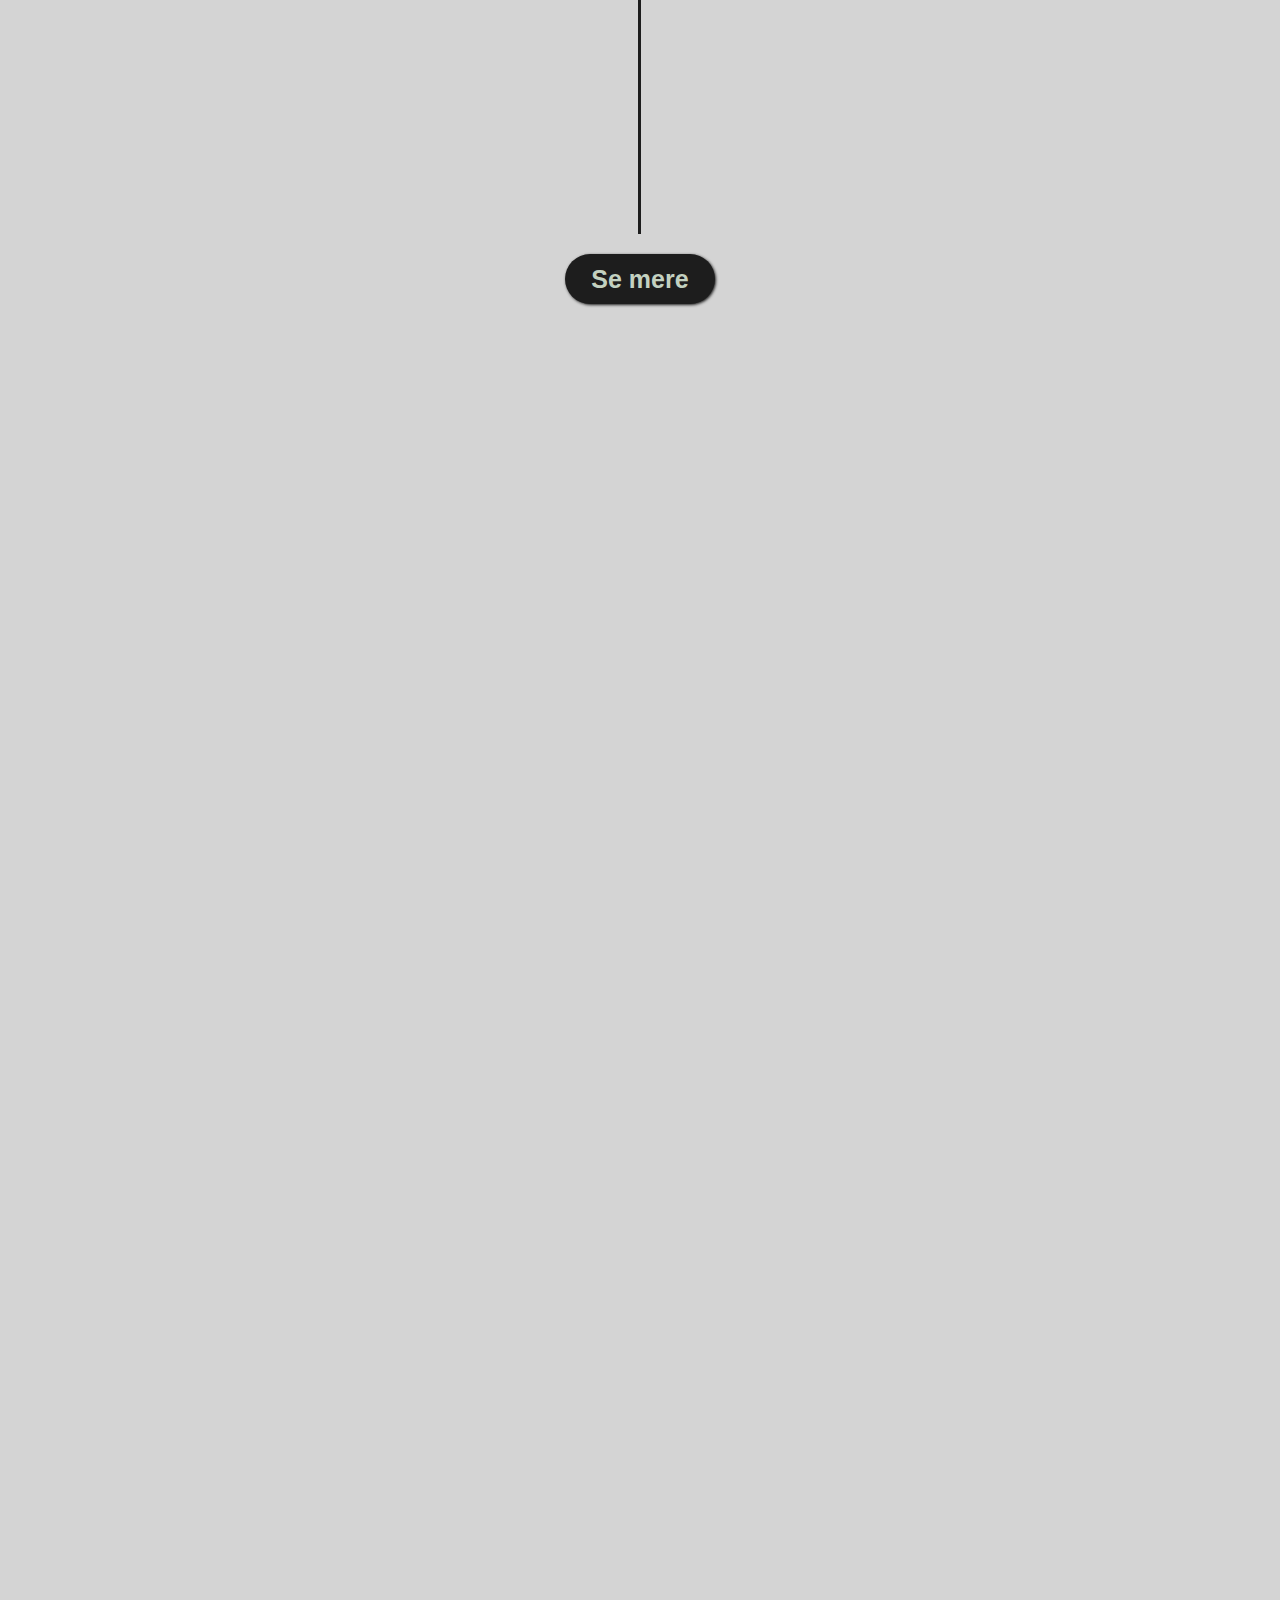
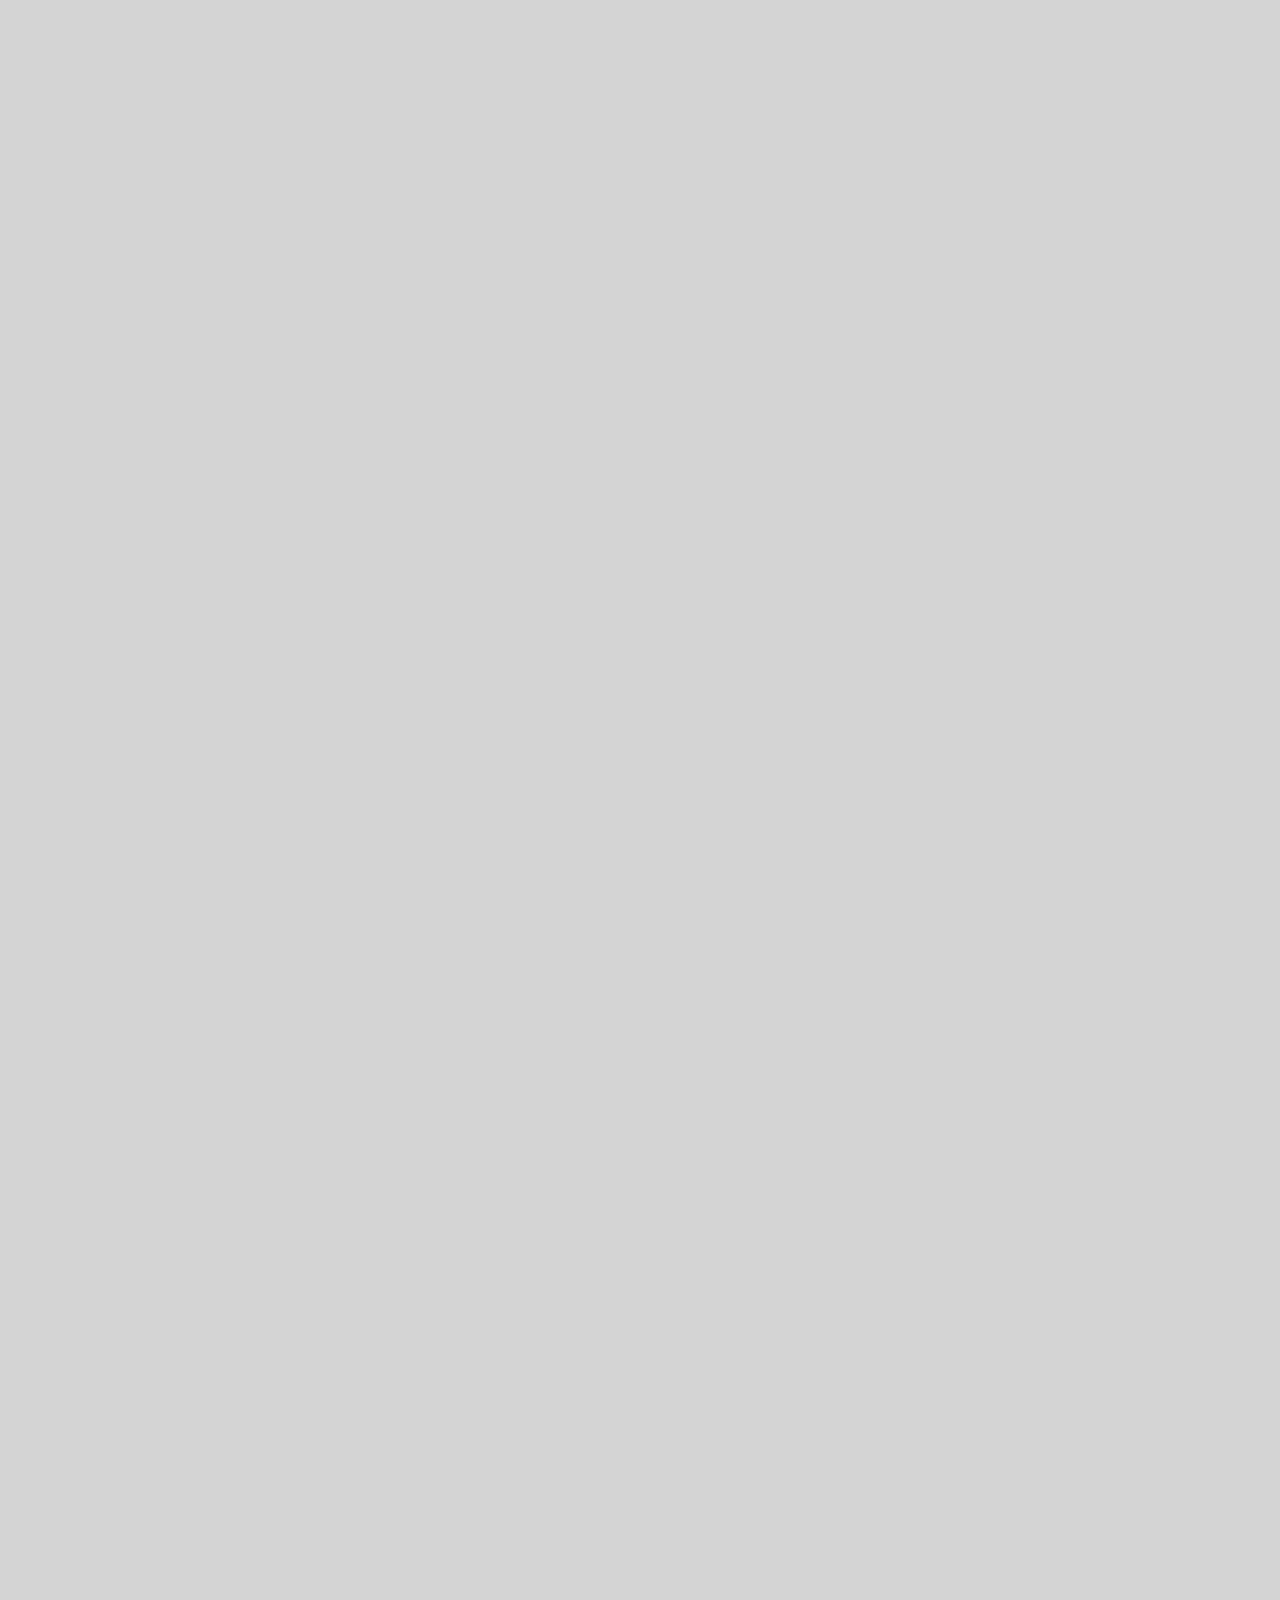
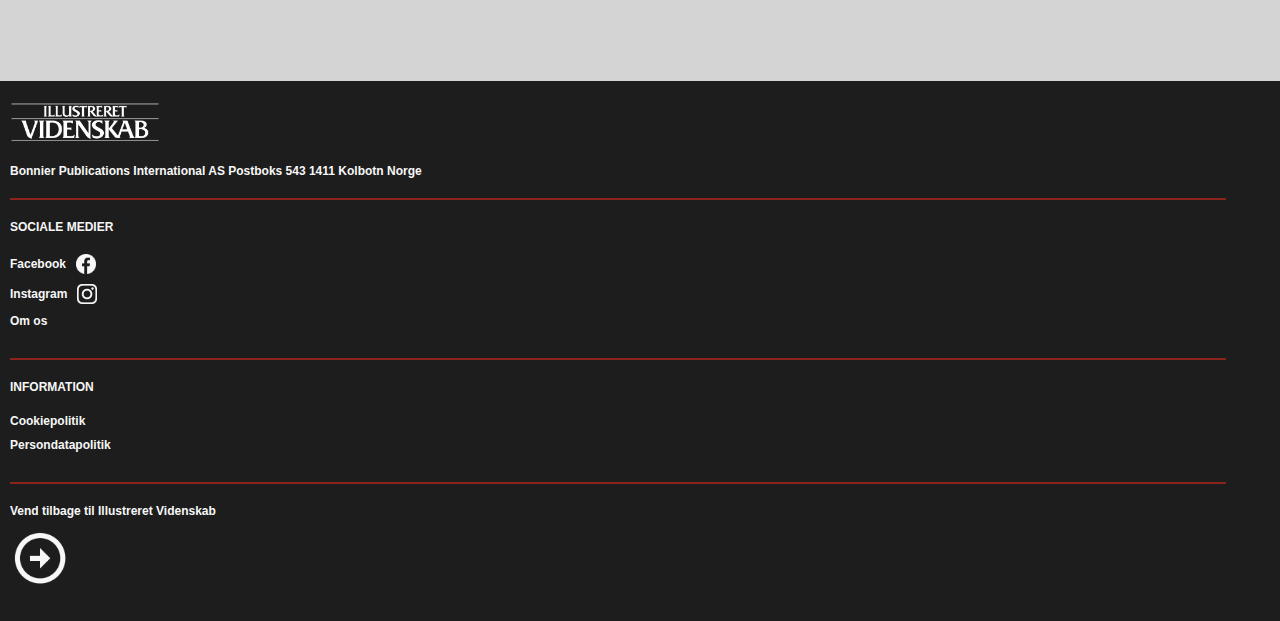
==== commit 66a38bc6: "desktop almost done" ====
--- a/index.html
+++ b/index.html
@@ -44,7 +44,7 @@
 
                         <li> <a href="html.illustrator-page.html">Billedgalleri</a> </li>
                     </div>
-                    <div class="navbar-hover">
+                    <div class="navbar-hover" id="last-child">
                         <li> <a href="html.music video-page.html">Infographic</a> </li>
                     </div>
                 </ul>
@@ -107,7 +107,7 @@
                 <div class="content">
                     <h2>1600-tallet</h2>
                     <p>Hvordan kom piratterne til</p>
-                    <div>
+                    <div class="timeline-image-container">
                         <img src="img/Pirate-Illustrations.png" alt="pirates of the caribbean">
                     </div>
                 </div>
@@ -129,7 +129,7 @@
                 <div class="content">
                     <h2>1800-tallet</h2>
                     <p>Flere udstyre, mere og mere moderne</p>
-                    <div>
+                    <div class="timeline-image-container">
                         <img src="img/cannon.png" alt="pirates cannon">
                     </div>
                 </div>
@@ -157,10 +157,10 @@
 
         <div class="section-break" data-aos="fade-up" data-aos-duration="2000" data-aos-offset="50">
         </div>
-
+        <div class="Articel-section">
         <div class="articles">
             <div class="titel" data-aos="fade-up" data-aos-duration="2000" data-aos-offset="150">
-                <h1>Hvad er forskellen på de moderne <br> og gamle pirater?</h1>
+                <h1>Hvad er forskellen på de moderne og gamle pirater?</h1>
                 <div class="sound">
                     <div class="voice">
                         <img src="img/sound.png" alt="voice">
@@ -171,14 +171,20 @@
                 <source src="Zakhmi sogand Heyf.mp3" type="audio/mp3">
             </audio>
             <div class="content" data-aos="fade-up" data-aos-duration="2000" data-aos-offset="150">
-                <p>Middelalderens pirater havde både nogle ligheder <br> og forskelle
-                    med nutidens somaliske pirater. <br> <br> Dog er der flere
+                <p>Middelalderens pirater havde både nogle ligheder og forskelle
+                    med nutidens somaliske pirater. Dog er der flere
                     ligheder mellem de moderne og gammeldags
                     pirater end den eventyrlige illusion som man
                     kender fra film.
-                </p>
-            </div>
-            <div class="button-img" data-aos="fade-up" data-aos-duration="2000" data-aos-offset="150">
+                    De var nemlig i virkeligheden handelsmænd, hvis formål bestod i at løse konflikter.
+
+                    En konfliktsituation kunne eksempelvis være en handelsmand, som ikke betalte sin gæld.
+                    Der fandtes ikke statslige myndigheder til at opkræve gæld, så derfor var det handelsmændenes job.
+
+                    Fortidens pirateri kan også sammenlignes med nutidens mafiakrige
+                </p>
+            </div>
+            <div class="button-img" data-aos="fade-up" data-aos-duration="2000" data-aos-offset="50">
                 <div class="button-box">
                     <div class="button">Se mere</div>
                 </div>
@@ -188,7 +194,7 @@
 
         <div class="section-break" data-aos="fade-up" data-aos-duration="2000" data-aos-offset="50">
         </div>
-
+    
         <div class="articles">
             <div class="titel" data-aos="fade-up" data-aos-duration="2000" data-aos-offset="150">
                 <h1>Kvinder som pirater?</h1>
@@ -213,7 +219,7 @@
                     valgte at være pirat.
                 </p>
             </div>
-            <div class="button-img" data-aos="fade-up" data-aos-duration="2000" data-aos-offset="150">
+            <div class="button-img" data-aos="fade-up" data-aos-duration="2000" data-aos-offset="50">
                 <div class="button-box">
                     <div class="button">Se mere</div>
                 </div>
@@ -245,16 +251,17 @@
                     kender som pirateri.
                     Deres begrundelse var helt enkelt!
                     De ville beskytte deres farvand imod de ulovlige, udlandske fisker
-                    som var tiltrukket til det Somaliske farvand
-                </p>
-            </div>
-            <div class="button-img" data-aos="fade-up" data-aos-duration="2000" data-aos-offset="150">
+                    som var tiltrukket til det Somaliske farvand.
+                </p>
+            </div>
+            <div class="button-img" data-aos="fade-up" data-aos-duration="2000" data-aos-offset="50">
                 <div class="button-box">
                     <div class="button">Se mere</div>
                 </div>
                 <img src="img/made--to-pirates.png" alt="Pirates Somalia">
             </div>
         </div>
+    </div>
     </main>
 
 
@@ -270,8 +277,12 @@
         <div class="second section">
             <b>SOCIALE MEDIER</b>
             <ul>
-                <a href="https://www.facebook.com/PiratesoftheCaribbean"><li>Facebook <img src="img/facebook-logo.png" alt="facebook"></li></a>
-                <a href="https://www.facebook.com/PiratesoftheCaribbean"><li>Instagram <img src="img/instagram.png" alt="instagram"></li></a>
+                <a href="https://www.facebook.com/PiratesoftheCaribbean">
+                    <li>Facebook <img src="img/facebook-logo.png" alt="facebook"></li>
+                </a>
+                <a href="https://www.facebook.com/PiratesoftheCaribbean">
+                    <li>Instagram <img src="img/instagram.png" alt="instagram"></li>
+                </a>
                 <li>Om os</li>
             </ul>
         </div>
--- a/CSS/style.css
+++ b/CSS/style.css
@@ -2,10 +2,11 @@
   height: 100%;
   padding: 0;
   margin: auto;
-  background: #f7f7f7;
-  width: 100%;
-}
-
+  background: #D4D4D4;
+  width: 100%;
+}
+
+/*Mobile (Navigation) (START)*/
 nav {
   background: #1d1d1d;
   height: auto;
@@ -133,6 +134,56 @@
   text-decoration: none;
 }
 
+/*Mobile (Navigation) (FINISH)*/
+/*Break point - desktop (Navigation) (START)*/
+@media only screen and (min-width: 700px) {
+  nav .logo {
+    margin-left: 8%;
+  }
+  nav .toggleButton {
+    display: none !important;
+  }
+  nav .navbar-links {
+    display: -webkit-box !important;
+    display: -ms-flexbox !important;
+    display: flex !important;
+    margin: 0 !important;
+    height: 104px;
+    -webkit-box-pack: end;
+        -ms-flex-pack: end;
+            justify-content: flex-end;
+  }
+  nav .navbar-links ul {
+    margin-right: 8%;
+    display: -webkit-box;
+    display: -ms-flexbox;
+    display: flex;
+    height: 100%;
+    -webkit-box-align: center;
+        -ms-flex-align: center;
+            align-items: center;
+  }
+  nav .navbar-links ul #last-child {
+    padding-right: 0 !important;
+  }
+  nav .contain {
+    right: 8%;
+  }
+  .btn-toggleBox {
+    margin-left: 8% !important;
+  }
+  .navbar-hover ul :last-child {
+    padding-right: 0;
+  }
+  .banner-txt h1 {
+    margin-left: 8% !important;
+  }
+  .banner {
+    height: 800px !important;
+    background-position: center !important;
+  }
+}
+
 .contain {
   display: -webkit-box;
   display: -ms-flexbox;
@@ -162,6 +213,8 @@
   background-color: #ffffff50;
 }
 
+/*Break point - desktop (Navigation) (FINISH)*/
+/*Mobile version (Banner) (START)*/
 main {
   display: -webkit-box;
   display: -ms-flexbox;
@@ -176,9 +229,7 @@
 main .banner {
   width: 100%;
   height: 380px;
-  background-image: url("../img/compas.jpg");
-  filter: blur(2px);
-  -webkit-filter: blur(2px);
+  background-image: url("../img/sea3.jpg");
   background-position: bottom;
   background-repeat: no-repeat;
   background-size: cover;
@@ -233,16 +284,17 @@
 }
 
 #second-banner-text {
-  margin-top: 240px;
+  margin-top: 205px;
   padding-top: 40px;
-  background: -webkit-gradient(linear, left bottom, left top, color-stop(60%, #8c8c8c50), to(transparent));
-  background: linear-gradient(to top, #8c8c8c50 60%, transparent);
+  width: 55%;
+  background: -webkit-gradient(linear, center, color-stop(60%, #ffffff71), to(transparent));
+  background: linear-gradient(to center, #ffffff71 60%, transparent);
 }
 
 #second-banner-text h1 {
   text-align: left;
   margin-left: 10px;
-  color: #f7f7f7;
+  color: #1d1d1d;
   font-size: 16px;
   line-height: 1.3;
 }
@@ -268,13 +320,63 @@
 
 #first-titel {
   margin-top: 30px;
-  margin-bottom: 10px;
+  margin-bottom: 25px;
 }
 
 #second-titel {
-  margin-bottom: 10px;
-}
-
+  margin-bottom: 22px;
+}
+
+/*Mobile version (Banner) (FINISH)*/
+/*Brake point - Desktop (for banner - first section) (START) */
+@media only screen and (min-width: 700px) {
+  #second-banner-text {
+    margin-top: 353px;
+    padding-top: 40px;
+    margin-left: 8%;
+    background: -webkit-gradient(linear, center, color-stop(60%, #ffffff71), to(transparent));
+    background: linear-gradient(to center, #ffffff71 60%, transparent);
+  }
+  #second-banner-text h1 {
+    text-align: left;
+    margin-left: 0 !important;
+    color: #1d1d1d;
+    font-size: 16px;
+    line-height: 1.3;
+  }
+}
+
+@media only screen and (min-width: 700px) and (min-width: 480px) {
+  #second-banner-text h1 {
+    font-size: 16px;
+  }
+}
+
+@media only screen and (min-width: 700px) and (min-width: 700px) {
+  #second-banner-text h1 {
+    font-size: 17px;
+    line-height: 1.4;
+  }
+}
+
+@media only screen and (min-width: 700px) and (min-width: 1024px) {
+  #second-banner-text h1 {
+    font-size: 19px;
+  }
+}
+
+@media only screen and (min-width: 700px) {
+  #first-titel {
+    margin-top: 30px;
+    margin-bottom: 10px;
+  }
+  #second-titel {
+    margin-bottom: 75px;
+  }
+}
+
+/*Brake point - Desktop (for banner - first section) (FINISH) */
+/* Mobile (Button style) (START) */
 .button-box {
   width: 100%;
   display: -webkit-box;
@@ -337,6 +439,15 @@
   height: auto;
 }
 
+/* Mobile (Button style) (FINISH) */
+/*Brake point - Desktop (Button style) (START) */
+@media only screen and (min-width: 700px) {
+  .button {
+    font-size: 25px !important;
+  }
+}
+
+/* Mobile (Time-line) (START) */
 .timeline-text {
   text-align: center;
 }
@@ -462,10 +573,70 @@
   background: #1d1d1d;
 }
 
+/* Mobile (Time-line) (FINISH) */
+/* Breakpoint - desktop (Time-line) (START) */
+@media only screen and (min-width: 700px) {
+  .timeline-text h1 {
+    font-size: 30px;
+  }
+  .timeline-text p {
+    font-size: 20px;
+  }
+  .timeline img {
+    width: 300px;
+    height: 300px;
+  }
+  .timeline .left {
+    left: 0;
+  }
+  .timeline .left .content {
+    margin-left: -50px;
+    width: 100%;
+    display: -webkit-box;
+    display: -ms-flexbox;
+    display: flex;
+    -webkit-box-align: end;
+        -ms-flex-align: end;
+            align-items: flex-end;
+    -webkit-box-orient: vertical;
+    -webkit-box-direction: normal;
+        -ms-flex-direction: column;
+            flex-direction: column;
+  }
+  .timeline .left .content .timeline-image-container {
+    width: 100%;
+  }
+  .timeline .left .content .timeline-image-container img {
+    display: -webkit-box;
+    display: -ms-flexbox;
+    display: flex;
+  }
+  .timeline .container {
+    height: 550px !important;
+  }
+  .timeline .container .content {
+    display: -webkit-box !important;
+    display: -ms-flexbox !important;
+    display: flex !important;
+    -webkit-box-orient: vertical;
+    -webkit-box-direction: normal;
+        -ms-flex-direction: column;
+            flex-direction: column;
+  }
+  .timeline .container .content h2 {
+    font-size: 25px !important;
+  }
+  .timeline .container .content p {
+    font-size: 18px !important;
+  }
+}
+
+/* Breakpoint (Time-line) (FINISH) */
+/* Mobile (section number 2 & articels) (START) */
 .background-img {
   background-image: url("../img/sea1.jpg");
   width: 100%;
-  height: 350px;
+  height: 550px;
   background-position: center;
   background-repeat: no-repeat;
   background-size: cover;
@@ -549,6 +720,59 @@
   background: #591A15;
 }
 
+/* Mobile (section number 2 & articels) (FINISH) */
+/* Breakpoint - desktop (section number 2 & articels) (START) */
+@media only screen and (min-width: 700px) {
+  .section-break {
+    width: 84%;
+    margin-left: 8%;
+    margin-right: 8%;
+    margin-top: 80px;
+    margin-bottom: 80px;
+  }
+  .Articel-section {
+    width: 100%;
+    display: -webkit-box;
+    display: -ms-flexbox;
+    display: flex;
+    -webkit-box-orient: vertical;
+    -webkit-box-direction: normal;
+        -ms-flex-direction: column;
+            flex-direction: column;
+    -webkit-box-pack: center;
+        -ms-flex-pack: center;
+            justify-content: center;
+    -webkit-box-align: center;
+        -ms-flex-align: center;
+            align-items: center;
+  }
+  .articles {
+    margin: 0 8%;
+    width: 60%;
+  }
+  .articles .button-img {
+    margin: 0 0 0 0;
+  }
+  .articles .button-img img {
+    width: 300px;
+    height: 300px;
+    margin-top: -60px;
+  }
+  .articles .content {
+    font-size: 14px;
+    line-height: 65.6px;
+    width: 80%;
+  }
+  .articles .content p {
+    margin: 0;
+  }
+  .articles .titel h1 {
+    font-size: 20px;
+  }
+}
+
+/* Breakpoint - desktop (section number 2 & articels) (FINISH) */
+/* Mobile (Footer) (START) */
 footer {
   background: #1d1d1d;
   color: #f7f7f7;
@@ -626,6 +850,15 @@
   margin-top: 10px;
 }
 
+/* Mobile (Footer) (FINISH) */
+/* Breakpoint - desktop (Footer) (START) */
+@media only screen and (min-width: 700px) {
+  footer {
+    margin-top: 100px;
+  }
+}
+
+/* Breakpoint - desktop (Footer) (FINISH) */
 /* dark-mode*/
 .btn-toggleBox {
   position: absolute;
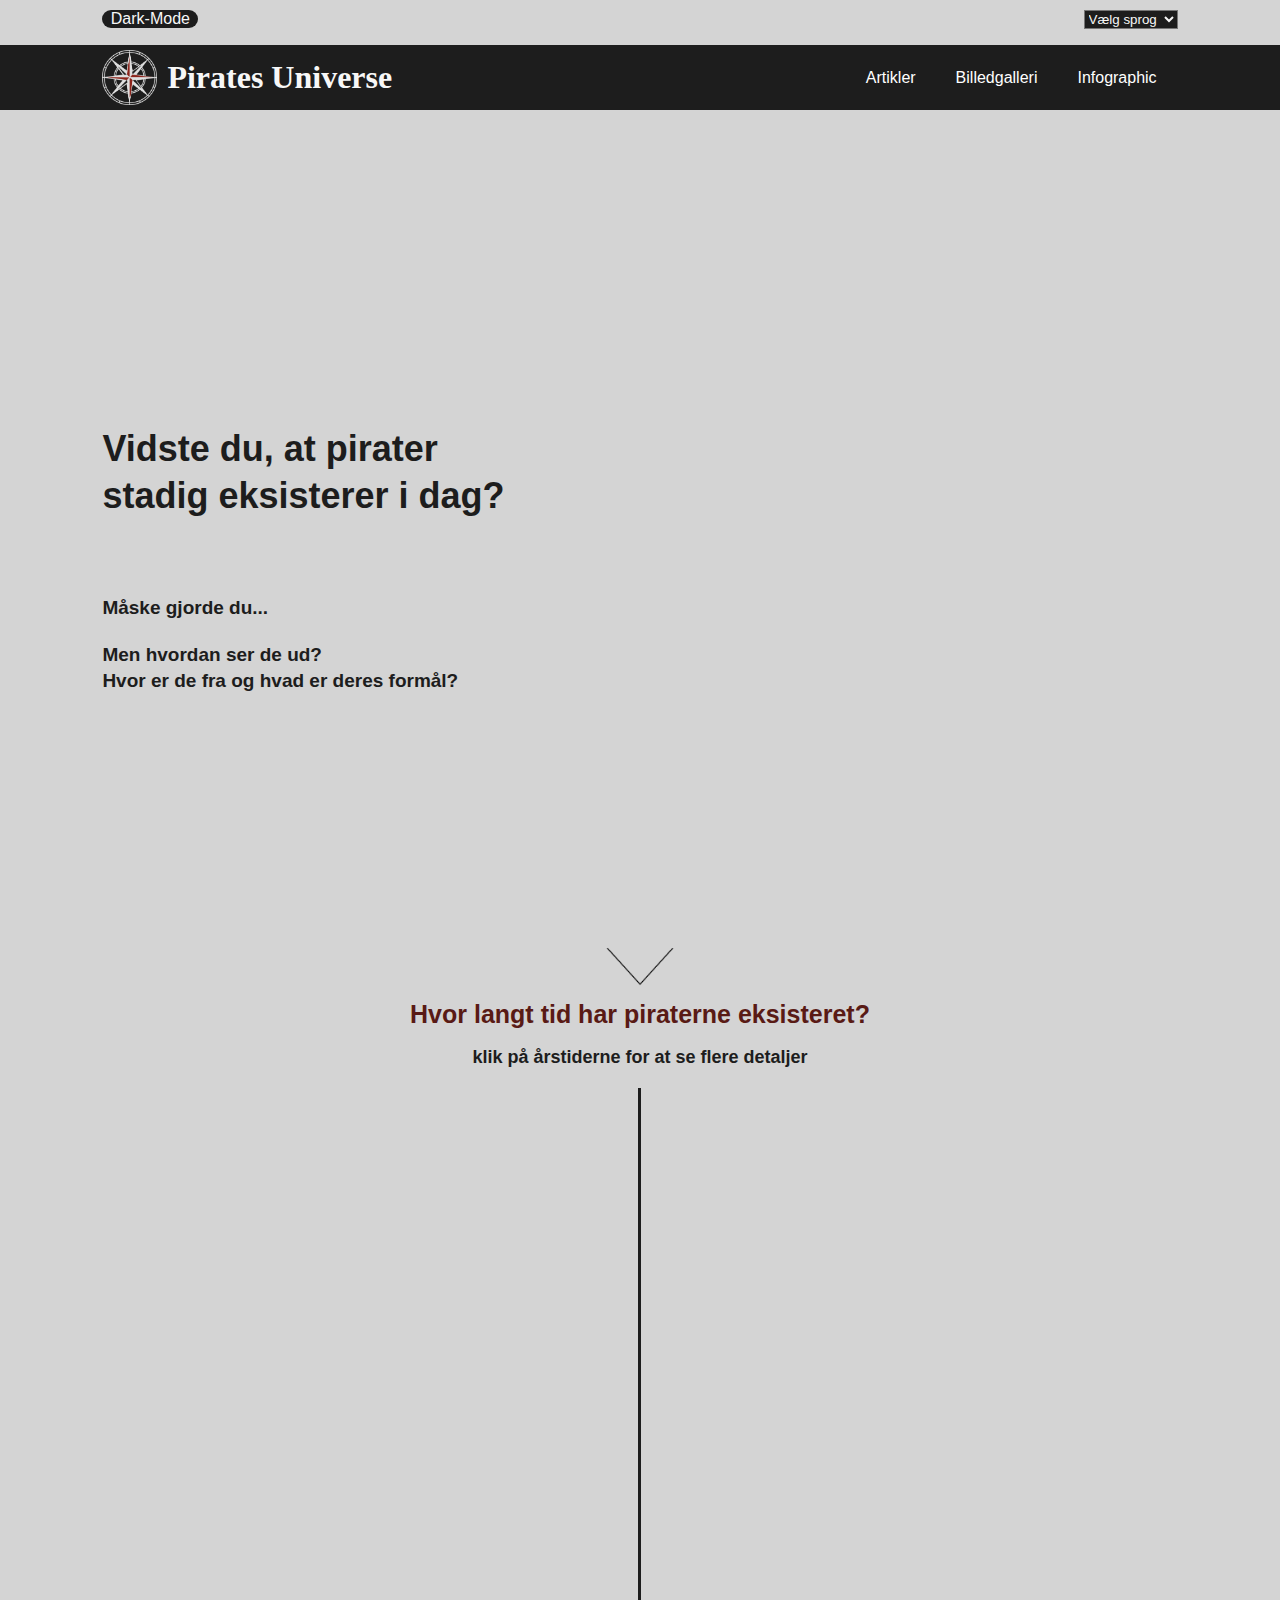
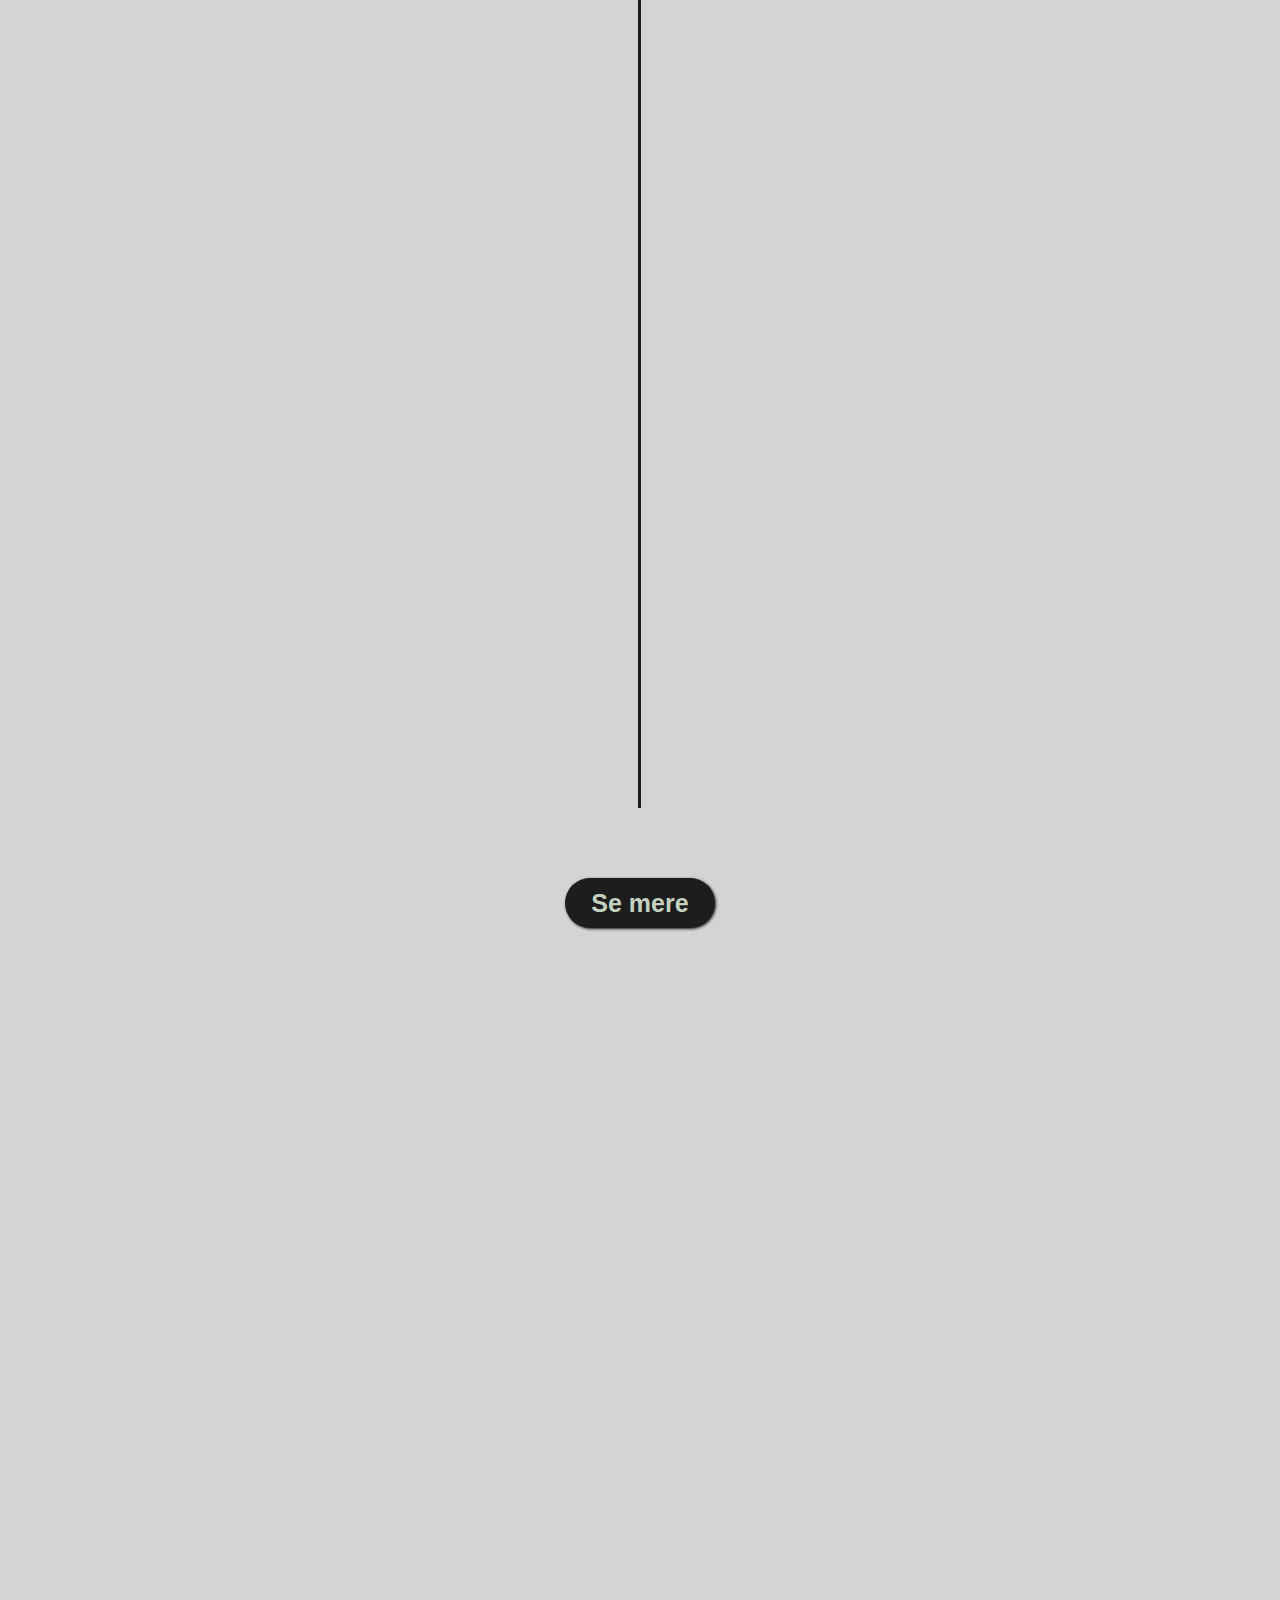
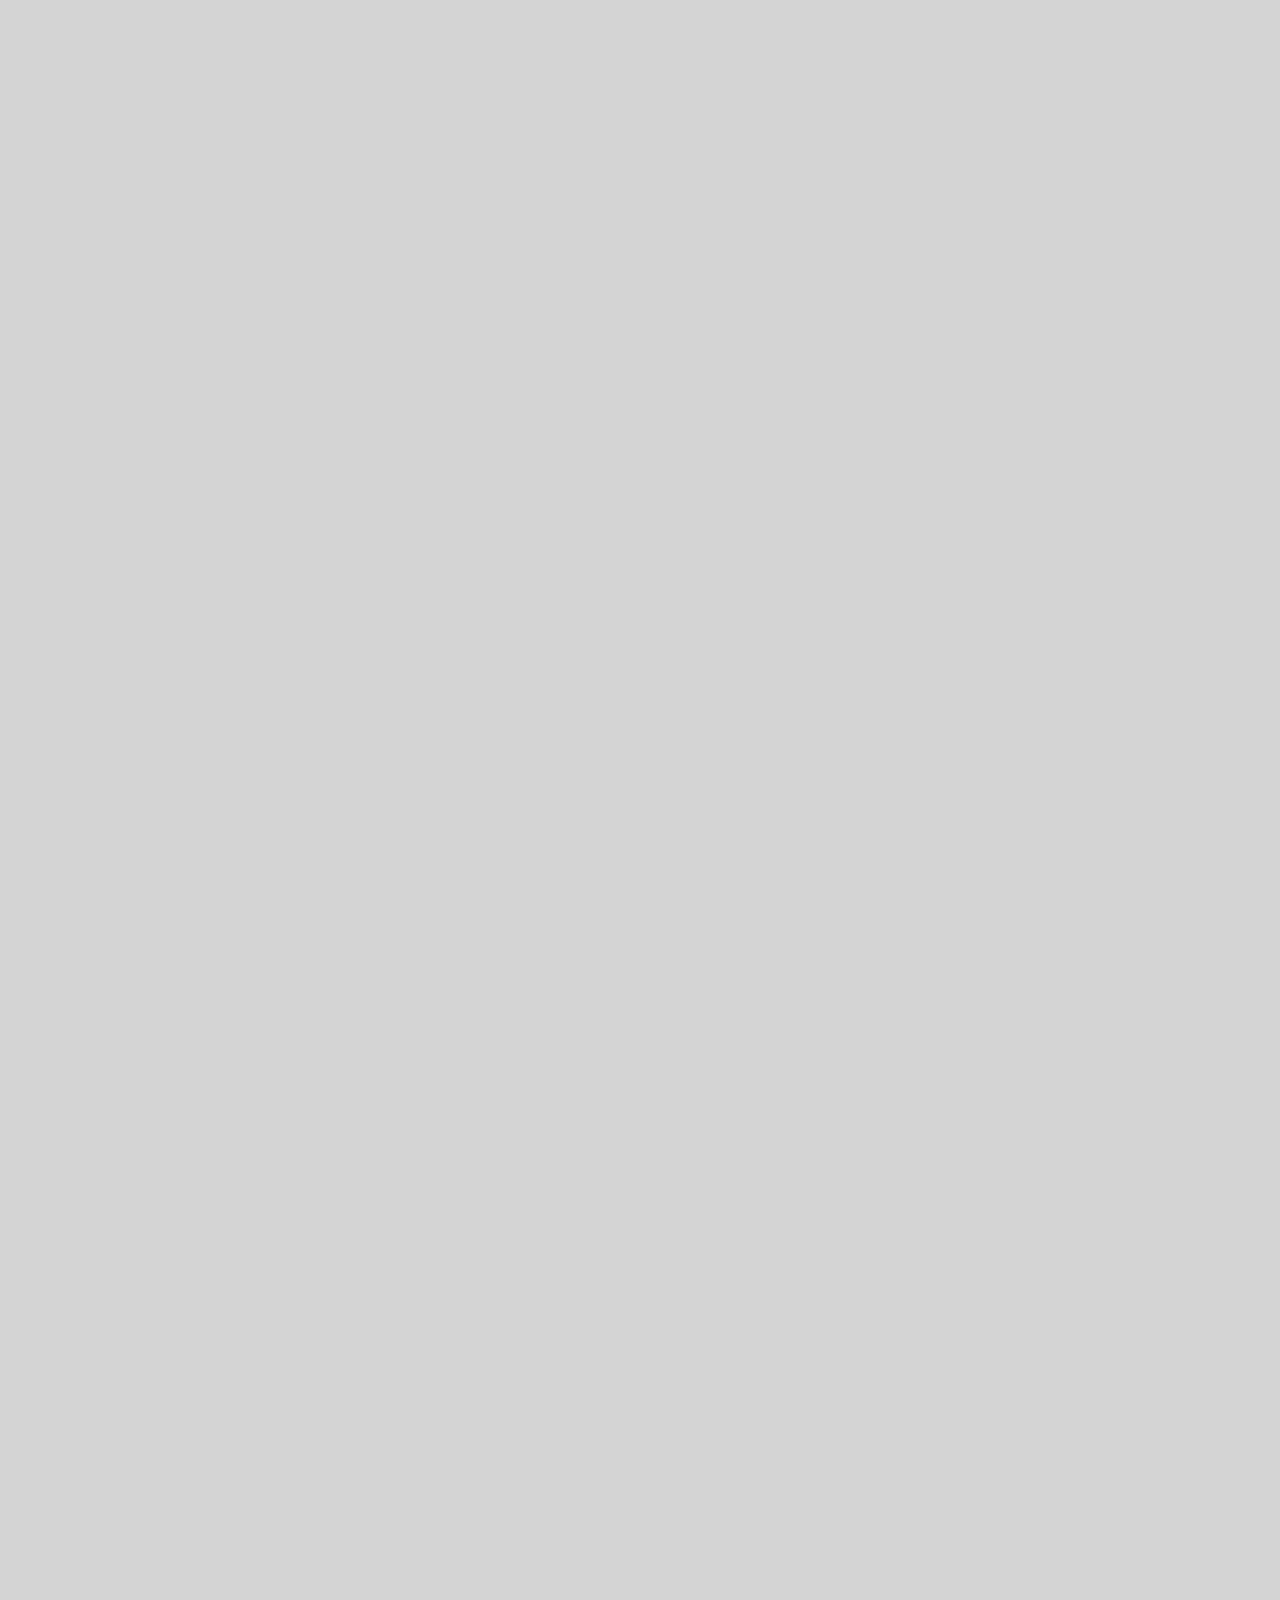
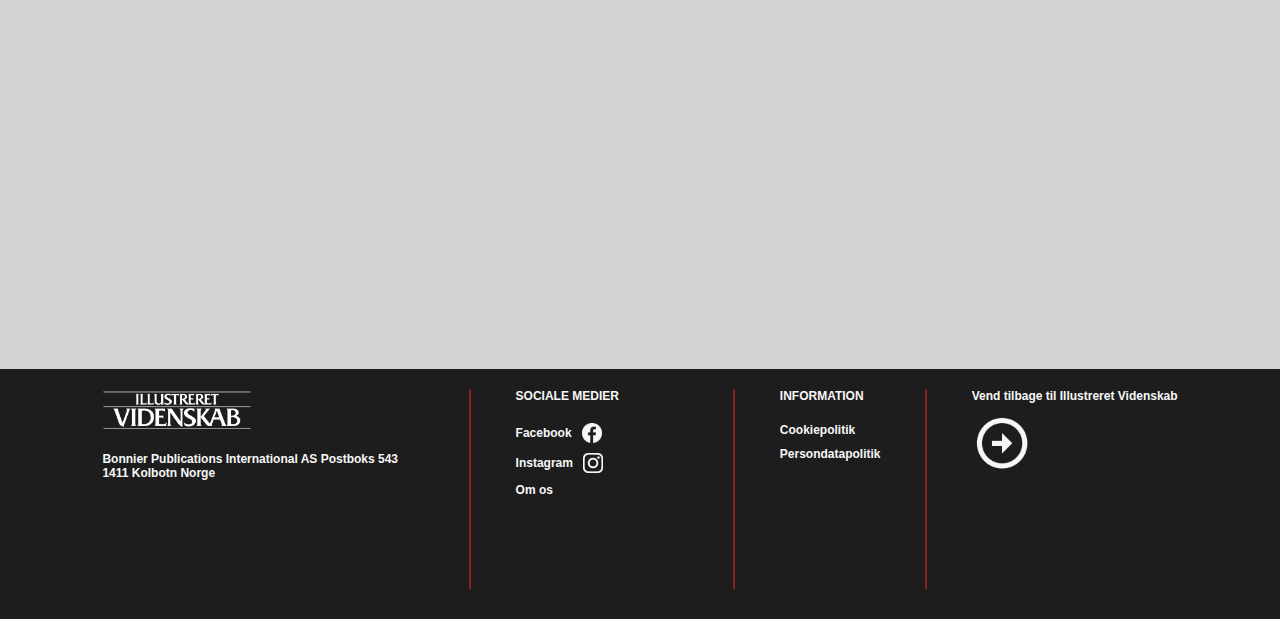
==== commit 503390af: "desktop fixed" ====
--- a/index.html
+++ b/index.html
@@ -5,7 +5,7 @@
     <!--(Alt+shift+f)-->
     <meta charset="UTF-8">
     <meta name="viewport" content="width=device-width, initial-scale=1.0">
-    <title>Document</title>
+    <title>Startpage</title>
 
     <link rel="stylesheet" href="CSS/style.css">
     <link rel="stylesheet" href="https://cdnjs.cloudflare.com/ajax/libs/font-awesome/4.7.0/css/font-awesome.min.css">
@@ -18,36 +18,13 @@
 <body>
 
     <header>
-        <nav>
-
-
-            <div class="logo">
-                <a href="index.html">
-                    <h1 class="Logo"> Pirates Universe </h1>
-                </a>
-            </div>
-
-            <div class="toggleButton-box">
-                <a href="#" class="toggleButton">
-                    <span class="bar"></span>
-                    <span class="bar"></span>
-                    <span class="bar"></span>
-                </a>
-            </div>
-
-            <div class="navbar-links">
-                <ul>
-                    <div class="navbar-hover">
-                        <li> <a href="html.photoshop-page.html">Artikler</a> </li>
-                    </div>
-                    <div class="navbar-hover">
-
-                        <li> <a href="html.illustrator-page.html">Billedgalleri</a> </li>
-                    </div>
-                    <div class="navbar-hover" id="last-child">
-                        <li> <a href="html.music video-page.html">Infographic</a> </li>
-                    </div>
-                </ul>
+
+        <div class="header-top">
+
+            <div class="btn-toggleBox">
+
+                <div class="btn-toggle">Dark-Mode</div>
+
             </div>
 
             <div class="contain">
@@ -63,17 +40,45 @@
                 </form>
             </div>
 
+        </div>
+
+        <nav>
+
+
+            <div class="logo">
+
+                <a href="index.html">
+                    <img src="img/pirat-logo.png" alt="Pirates Universe-Logo" /> 
+                    <h1> Pirates Universe </h1>
+                </a>
+                
+            </div>
+
+            <div class="toggleButton-box">
+                <a href="#" class="toggleButton">
+                    <span class="bar"></span>
+                    <span class="bar"></span>
+                    <span class="bar"></span>
+                </a>
+            </div>
+
+            <div class="navbar-links">
+                <ul>
+                    <div class="navbar-hover">
+                        <li> <a href="html.photoshop-page.html">Artikler</a> </li>
+                    </div>
+                    <div class="navbar-hover">
+
+                        <li> <a href="Billedgalleri.html">Billedgalleri</a> </li>
+                    </div>
+                    <div class="navbar-hover" id="last-child">
+                        <li> <a href="Inforgraphic.html">Infographic</a> </li>
+                    </div>
+                </ul>
+            </div>
+
         </nav>
 
-
-        <div class="btn-toggleBox">
-
-            <div class="btn-toggle">Dark-Mode</div>
-
-        </div>
-
-
-
     </header>
 
     <main>
@@ -82,8 +87,8 @@
         </div>
 
         <div class="banner-txt" id="first-banner-text">
-            <h1 id="first-titel">Vidste du</h1>
-            <h1>at pirater stadig eksisterer i dag?</h1>
+            <h1 id="first-titel">Vidste du, at pirater</h1>
+            <h1> stadig eksisterer i dag?</h1>
         </div>
 
         <div class="banner-txt" id="second-banner-text">
@@ -158,110 +163,111 @@
         <div class="section-break" data-aos="fade-up" data-aos-duration="2000" data-aos-offset="50">
         </div>
         <div class="Articel-section">
-        <div class="articles">
-            <div class="titel" data-aos="fade-up" data-aos-duration="2000" data-aos-offset="150">
-                <h1>Hvad er forskellen på de moderne og gamle pirater?</h1>
-                <div class="sound">
-                    <div class="voice">
-                        <img src="img/sound.png" alt="voice">
-                    </div>
-                </div>
-            </div>
-            <audio controls class="read-aloud">
-                <source src="Zakhmi sogand Heyf.mp3" type="audio/mp3">
-            </audio>
-            <div class="content" data-aos="fade-up" data-aos-duration="2000" data-aos-offset="150">
-                <p>Middelalderens pirater havde både nogle ligheder og forskelle
-                    med nutidens somaliske pirater. Dog er der flere
-                    ligheder mellem de moderne og gammeldags
-                    pirater end den eventyrlige illusion som man
-                    kender fra film.
-                    De var nemlig i virkeligheden handelsmænd, hvis formål bestod i at løse konflikter.
-
-                    En konfliktsituation kunne eksempelvis være en handelsmand, som ikke betalte sin gæld.
-                    Der fandtes ikke statslige myndigheder til at opkræve gæld, så derfor var det handelsmændenes job.
-
-                    Fortidens pirateri kan også sammenlignes med nutidens mafiakrige
-                </p>
-            </div>
-            <div class="button-img" data-aos="fade-up" data-aos-duration="2000" data-aos-offset="50">
-                <div class="button-box">
-                    <div class="button">Se mere</div>
-                </div>
-                <img src="img/pengesæk.png" alt="pengesæk">
-            </div>
-        </div>
-
-        <div class="section-break" data-aos="fade-up" data-aos-duration="2000" data-aos-offset="50">
-        </div>
-    
-        <div class="articles">
-            <div class="titel" data-aos="fade-up" data-aos-duration="2000" data-aos-offset="150">
-                <h1>Kvinder som pirater?</h1>
-                <div class="sound">
-                    <div class="voice">
-                        <img src="img/sound.png" alt="voice">
-                    </div>
-                </div>
-            </div>
-            <audio controls class="read-aloud">
-                <source src="Zakhmi sogand Heyf.mp3" type="audio/mp3">
-            </audio>
-            <div class="content" data-aos="fade-up" data-aos-duration="2000" data-aos-offset="150">
-                <p>Når man kigger på piraterne gennem tiden kan man kun få øjne
-                    på nogle få kvinder, som har lykkes med at få deres navn
-                    hakket ind i historien
-                </p>
-                <p>Rachel Wall blev født i
-                    Pennsylvania, USA I 1760
-                    og er i dag husket som den første
-                    amerikansk fødte kvinde som
-                    valgte at være pirat.
-                </p>
-            </div>
-            <div class="button-img" data-aos="fade-up" data-aos-duration="2000" data-aos-offset="50">
-                <div class="button-box">
-                    <div class="button">Se mere</div>
-                </div>
-                <img src="img/Pirate-women.png" alt="Pirates women">
-            </div>
-        </div>
-
-        <div class="section-break" data-aos="fade-up" data-aos-duration="2000" data-aos-offset="50">
-        </div>
-
-        <div class="articles">
-            <div class="titel" data-aos="fade-up" data-aos-duration="2000" data-aos-offset="150">
-                <h1>Fra frihedskampen til pirateri</h1>
-                <div class="sound">
-                    <div class="voice">
-                        <img src="img/sound.png" alt="voice">
-                    </div>
-                </div>
-            </div>
-            <audio controls class="read-aloud">
-                <source src="Zakhmi sogand Heyf.mp3" type="audio/mp3">
-            </audio>
-            <div class="content" data-aos="fade-up" data-aos-duration="2000" data-aos-offset="150">
-                <p>Statens sammenbrud i 1991 skabte kaos i Somalia og det
-                    manglende politistyrke og kystvagt gjord situationen endnu
-                    dårligere, især for de Somaliske fisker.
-                </p>
-                <p>I 1994 fandt de Somaliske fisker på det man i dag
-                    kender som pirateri.
-                    Deres begrundelse var helt enkelt!
-                    De ville beskytte deres farvand imod de ulovlige, udlandske fisker
-                    som var tiltrukket til det Somaliske farvand.
-                </p>
-            </div>
-            <div class="button-img" data-aos="fade-up" data-aos-duration="2000" data-aos-offset="50">
-                <div class="button-box">
-                    <div class="button">Se mere</div>
-                </div>
-                <img src="img/made--to-pirates.png" alt="Pirates Somalia">
-            </div>
-        </div>
-    </div>
+            <div class="articles">
+                <div class="titel" data-aos="fade-up" data-aos-duration="2000" data-aos-offset="150">
+                    <h1>Hvad er forskellen på de moderne og gamle pirater?</h1>
+                    <div class="sound">
+                        <div class="voice">
+                            <img src="img/sound.png" alt="voice">
+                        </div>
+                    </div>
+                </div>
+                <audio controls class="read-aloud">
+                    <source src="Zakhmi sogand Heyf.mp3" type="audio/mp3">
+                </audio>
+                <div class="content" data-aos="fade-up" data-aos-duration="2000" data-aos-offset="150">
+                    <p>Middelalderens pirater havde både nogle ligheder og forskelle
+                        med nutidens somaliske pirater. Dog er der flere
+                        ligheder mellem de moderne og gammeldags
+                        pirater end den eventyrlige illusion som man
+                        kender fra film.
+                        De var nemlig i virkeligheden handelsmænd, hvis formål bestod i at løse konflikter.
+
+                        En konfliktsituation kunne eksempelvis være en handelsmand, som ikke betalte sin gæld.
+                        Der fandtes ikke statslige myndigheder til at opkræve gæld, så derfor var det handelsmændenes
+                        job.
+
+                        Fortidens pirateri kan også sammenlignes med nutidens mafiakrige
+                    </p>
+                </div>
+                <div class="button-img" data-aos="fade-up" data-aos-duration="2000" data-aos-offset="50">
+                    <div class="button-box">
+                        <div class="button">Se mere</div>
+                    </div>
+                    <img src="img/pengesæk.png" alt="pengesæk">
+                </div>
+            </div>
+
+            <div class="section-break" data-aos="fade-up" data-aos-duration="2000" data-aos-offset="50">
+            </div>
+
+            <div class="articles">
+                <div class="titel" data-aos="fade-up" data-aos-duration="2000" data-aos-offset="150">
+                    <h1>Kvinder som pirater?</h1>
+                    <div class="sound">
+                        <div class="voice">
+                            <img src="img/sound.png" alt="voice">
+                        </div>
+                    </div>
+                </div>
+                <audio controls class="read-aloud">
+                    <source src="Zakhmi sogand Heyf.mp3" type="audio/mp3">
+                </audio>
+                <div class="content" data-aos="fade-up" data-aos-duration="2000" data-aos-offset="150">
+                    <p>Når man kigger på piraterne gennem tiden kan man kun få øjne
+                        på nogle få kvinder, som har lykkes med at få deres navn
+                        hakket ind i historien
+                    </p>
+                    <p>Rachel Wall blev født i
+                        Pennsylvania, USA I 1760
+                        og er i dag husket som den første
+                        amerikansk fødte kvinde som
+                        valgte at være pirat.
+                    </p>
+                </div>
+                <div class="button-img" data-aos="fade-up" data-aos-duration="2000" data-aos-offset="50">
+                    <div class="button-box">
+                        <div class="button">Se mere</div>
+                    </div>
+                    <img src="img/Pirate-women.png" alt="Pirates women">
+                </div>
+            </div>
+
+            <div class="section-break" data-aos="fade-up" data-aos-duration="2000" data-aos-offset="50">
+            </div>
+
+            <div class="articles">
+                <div class="titel" data-aos="fade-up" data-aos-duration="2000" data-aos-offset="150">
+                    <h1>Fra frihedskampen til pirateri</h1>
+                    <div class="sound">
+                        <div class="voice">
+                            <img src="img/sound.png" alt="voice">
+                        </div>
+                    </div>
+                </div>
+                <audio controls class="read-aloud">
+                    <source src="Zakhmi sogand Heyf.mp3" type="audio/mp3">
+                </audio>
+                <div class="content" data-aos="fade-up" data-aos-duration="2000" data-aos-offset="150">
+                    <p>Statens sammenbrud i 1991 skabte kaos i Somalia og det
+                        manglende politistyrke og kystvagt gjord situationen endnu
+                        dårligere, især for de Somaliske fisker.
+                    </p>
+                    <p>I 1994 fandt de Somaliske fisker på det man i dag
+                        kender som pirateri.
+                        Deres begrundelse var helt enkelt!
+                        De ville beskytte deres farvand imod de ulovlige, udlandske fisker
+                        som var tiltrukket til det Somaliske farvand.
+                    </p>
+                </div>
+                <div class="button-img" data-aos="fade-up" data-aos-duration="2000" data-aos-offset="50">
+                    <div class="button-box">
+                        <div class="button">Se mere</div>
+                    </div>
+                    <img src="img/made--to-pirates.png" alt="Pirates Somalia">
+                </div>
+            </div>
+        </div>
     </main>
 
 
@@ -302,7 +308,9 @@
         <div class="fourth section">
             <b>Vend tilbage til Illustreret Videnskab</b>
             <div>
-                <img src="img/arrow_circle.png" alt="aroow">
+                <a href="https://illvid.dk/">
+                    <img src="img/arrow_circle.png" alt="aroow">
+                </a>
             </div>
         </div>
 
--- a/CSS/style.css
+++ b/CSS/style.css
@@ -7,9 +7,28 @@
 }
 
 /*Mobile (Navigation) (START)*/
+.header-top {
+  background: #1d1d1d;
+  height: 25px;
+  width: 100%;
+  display: -webkit-box;
+  display: -ms-flexbox;
+  display: flex;
+  -webkit-box-pack: justify;
+      -ms-flex-pack: justify;
+          justify-content: space-between;
+  bottom: 0px;
+  left: 0px;
+  padding-top: 20px;
+  position: absolute;
+  z-index: 100;
+  top: 65px;
+  padding-bottom: 10px;
+}
+
 nav {
   background: #1d1d1d;
-  height: auto;
+  height: 65px;
   margin: 0;
   padding: 0;
   text-decoration: none;
@@ -29,23 +48,37 @@
 
 nav .logo {
   margin-left: 10px;
-  width: 400px;
+  width: 450px;
   font-family: "scrivano";
 }
 
 nav .logo a {
   color: #f7f7f7;
   text-decoration: none;
+  height: 65px;
+  display: -webkit-box;
+  display: -ms-flexbox;
+  display: flex;
+  -webkit-box-align: center;
+      -ms-flex-align: center;
+          align-items: center;
+}
+
+nav .logo a img {
+  width: 55px;
+  height: 65;
+}
+
+nav .logo a h1 {
+  margin-left: 10px;
 }
 
 nav .logo .Logo {
-  margin-top: 37px;
-  margin-bottom: 37px;
   font-size: 25px;
 }
 
 nav .toggleButton-box {
-  width: 100%;
+  width: 26%;
   display: -webkit-box;
   display: -ms-flexbox;
   display: flex;
@@ -53,7 +86,7 @@
       -ms-flex-pack: end;
           justify-content: flex-end;
   margin-right: 10px;
-  margin-top: 37px;
+  margin-top: 17px;
   margin-bottom: 37px;
 }
 
@@ -91,7 +124,7 @@
 
 nav .navbar-links {
   position: absolute;
-  margin-top: 100px;
+  margin-top: 65px;
   padding-top: 0;
   margin-right: 0;
   margin-left: 0;
@@ -109,14 +142,14 @@
 }
 
 nav .navbar-links ul .navbar-hover {
-  padding: 0 20px 0 10px;
+  padding: 0 20px;
   display: -webkit-box;
   display: -ms-flexbox;
   display: flex;
   -webkit-box-align: center;
       -ms-flex-align: center;
           align-items: center;
-  height: 60px;
+  height: 65px;
 }
 
 nav .navbar-links ul .navbar-hover li {
@@ -137,6 +170,26 @@
 /*Mobile (Navigation) (FINISH)*/
 /*Break point - desktop (Navigation) (START)*/
 @media only screen and (min-width: 700px) {
+  .header-top {
+    background: #D4D4D4;
+    height: 25px;
+    width: 100%;
+    display: -webkit-box;
+    display: -ms-flexbox;
+    display: flex;
+    -webkit-box-pack: justify;
+        -ms-flex-pack: justify;
+            justify-content: space-between;
+    bottom: 0px;
+    left: 0px;
+    padding-top: 10px;
+    position: relative;
+    z-index: 100;
+    top: 0;
+  }
+  .btn-toggleBox {
+    margin-left: 8% !important;
+  }
   nav .logo {
     margin-left: 8%;
   }
@@ -148,7 +201,6 @@
     display: -ms-flexbox !important;
     display: flex !important;
     margin: 0 !important;
-    height: 104px;
     -webkit-box-pack: end;
         -ms-flex-pack: end;
             justify-content: flex-end;
@@ -158,16 +210,16 @@
     display: -webkit-box;
     display: -ms-flexbox;
     display: flex;
-    height: 100%;
+    height: 65px;
     -webkit-box-align: center;
         -ms-flex-align: center;
             align-items: center;
   }
   nav .navbar-links ul #last-child {
-    padding-right: 0 !important;
-  }
-  nav .contain {
-    right: 8%;
+    padding-right: 21px !important;
+  }
+  .contain {
+    right: 8% !important;
   }
   .btn-toggleBox {
     margin-left: 8% !important;
@@ -184,12 +236,18 @@
   }
 }
 
+.navbar-hover:hover, .navbar-hover:active {
+  background-color: #ffffff50;
+}
+
+/*Break point - desktop (Navigation) (FINISH)*/
 .contain {
   display: -webkit-box;
   display: -ms-flexbox;
   display: flex;
   position: absolute;
-  margin-top: 75px;
+  margin-top: 0;
+  right: 10px;
   z-index: 10;
   color: #f7f7f7;
   font-family: "Arial";
@@ -197,7 +255,6 @@
   -webkit-box-pack: end;
       -ms-flex-pack: end;
           justify-content: flex-end;
-  right: 10px;
 }
 
 .contain select {
@@ -209,11 +266,6 @@
   color: #f7f7f7;
 }
 
-.navbar-hover:hover, .navbar-hover:active {
-  background-color: #ffffff50;
-}
-
-/*Break point - desktop (Navigation) (FINISH)*/
 /*Mobile version (Banner) (START)*/
 main {
   display: -webkit-box;
@@ -229,7 +281,7 @@
 main .banner {
   width: 100%;
   height: 380px;
-  background-image: url("../img/sea3.jpg");
+  background-image: url("../img/sea34.jpg");
   background-position: bottom;
   background-repeat: no-repeat;
   background-size: cover;
@@ -278,13 +330,11 @@
 }
 
 #first-banner-text {
-  background: -webkit-gradient(linear, left top, left bottom, color-stop(60%, #ffffff71), to(transparent));
-  background: linear-gradient(#ffffff71 60%, transparent);
   padding-bottom: 50px;
 }
 
 #second-banner-text {
-  margin-top: 205px;
+  margin-top: 235px;
   padding-top: 40px;
   width: 55%;
   background: -webkit-gradient(linear, center, color-stop(60%, #ffffff71), to(transparent));
@@ -295,36 +345,16 @@
   text-align: left;
   margin-left: 10px;
   color: #1d1d1d;
-  font-size: 16px;
-  line-height: 1.3;
-}
-
-@media screen and (min-width: 480px) {
-  #second-banner-text h1 {
-    font-size: 16px;
-  }
-}
-
-@media screen and (min-width: 700px) {
-  #second-banner-text h1 {
-    font-size: 17px;
-    line-height: 1.4;
-  }
-}
-
-@media screen and (min-width: 1024px) {
-  #second-banner-text h1 {
-    font-size: 19px;
-  }
+  font-size: 14px;
 }
 
 #first-titel {
-  margin-top: 30px;
-  margin-bottom: 25px;
+  margin-top: 110px;
+  margin-bottom: 5px;
 }
 
 #second-titel {
-  margin-bottom: 22px;
+  margin-bottom: 15px;
 }
 
 /*Mobile version (Banner) (FINISH)*/
@@ -366,12 +396,44 @@
 }
 
 @media only screen and (min-width: 700px) {
+  #first-banner-text {
+    margin-top: 288px;
+  }
   #first-titel {
     margin-top: 30px;
-    margin-bottom: 10px;
+    margin-bottom: 5px;
   }
   #second-titel {
-    margin-bottom: 75px;
+    margin-bottom: 20px;
+  }
+  #second-banner-text {
+    margin-top: 445px;
+  }
+  #second-banner-text h1 {
+    text-align: left;
+    margin-left: 10px;
+    color: #1d1d1d;
+    font-size: 16px;
+    line-height: 1.3;
+  }
+}
+
+@media only screen and (min-width: 700px) and (min-width: 480px) {
+  #second-banner-text h1 {
+    font-size: 16px;
+  }
+}
+
+@media only screen and (min-width: 700px) and (min-width: 700px) {
+  #second-banner-text h1 {
+    font-size: 17px;
+    line-height: 1.4;
+  }
+}
+
+@media only screen and (min-width: 700px) and (min-width: 1024px) {
+  #second-banner-text h1 {
+    font-size: 19px;
   }
 }
 
@@ -396,6 +458,7 @@
 .button-box .button {
   width: 150px;
   height: 50px;
+  margin-top: 50px;
   border-radius: 25px;
   background-color: #1d1d1d;
   color: #C3D1C0;
@@ -439,6 +502,11 @@
   height: auto;
 }
 
+.button:hover {
+  background-color: lightgray;
+  color: #1d1d1d;
+}
+
 /* Mobile (Button style) (FINISH) */
 /*Brake point - Desktop (Button style) (START) */
 @media only screen and (min-width: 700px) {
@@ -455,6 +523,7 @@
 .timeline-text h1 {
   color: #591A15;
   font-size: 16px;
+  margin-top: -20px !important;
 }
 
 .timeline-text p {
@@ -509,10 +578,14 @@
   height: 167px;
 }
 
+.timeline .container .content:hover {
+  background-color: #C3D1C0;
+}
+
 .timeline .container .content {
   font-family: "Arial";
   border: 1px red;
-  padding-top: 10px;
+  margin-top: 18px;
 }
 
 .timeline .container .content h2 {
@@ -556,7 +629,7 @@
 .right::before {
   content: '';
   height: 2px;
-  width: 95%;
+  width: 101%;
   position: absolute;
   top: 26px;
   left: -7px;
@@ -566,7 +639,7 @@
 .left::before {
   content: '';
   height: 2px;
-  width: 95%;
+  width: 98%;
   position: absolute;
   top: 26px;
   right: 35px;
@@ -577,14 +650,14 @@
 /* Breakpoint - desktop (Time-line) (START) */
 @media only screen and (min-width: 700px) {
   .timeline-text h1 {
-    font-size: 30px;
+    font-size: 25px;
   }
   .timeline-text p {
-    font-size: 20px;
+    font-size: 18px;
   }
   .timeline img {
-    width: 300px;
-    height: 300px;
+    width: 200px;
+    height: 200px;
   }
   .timeline .left {
     left: 0;
@@ -612,7 +685,7 @@
     display: flex;
   }
   .timeline .container {
-    height: 550px !important;
+    height: 320px !important;
   }
   .timeline .container .content {
     display: -webkit-box !important;
@@ -624,10 +697,10 @@
             flex-direction: column;
   }
   .timeline .container .content h2 {
-    font-size: 25px !important;
+    font-size: 23px !important;
   }
   .timeline .container .content p {
-    font-size: 18px !important;
+    font-size: 16px !important;
   }
 }
 
@@ -671,6 +744,10 @@
   margin-top: 5px;
 }
 
+.articles .titel .voice img:hover {
+  opacity: 0.5;
+}
+
 .articles .titel .voice img {
   width: 35px;
   height: 30px;
@@ -680,7 +757,7 @@
   font-family: "Arial";
   font-size: 14px;
   color: #1d1d1d;
-  line-height: 22.4px;
+  line-height: 22.4px !important;
 }
 
 .articles .button-img {
@@ -756,11 +833,11 @@
   .articles .button-img img {
     width: 300px;
     height: 300px;
-    margin-top: -60px;
+    margin-top: 0;
   }
   .articles .content {
     font-size: 14px;
-    line-height: 65.6px;
+    line-height: 23.4pt !important;
     width: 80%;
   }
   .articles .content p {
@@ -850,68 +927,180 @@
   margin-top: 10px;
 }
 
+footer .fourth a {
+  height: 0 !important;
+  display: inline-block;
+}
+
 /* Mobile (Footer) (FINISH) */
 /* Breakpoint - desktop (Footer) (START) */
 @media only screen and (min-width: 700px) {
   footer {
     margin-top: 100px;
+    height: 250px;
+    display: -webkit-box;
+    display: -ms-flexbox;
+    display: flex;
+    -webkit-box-pack: justify;
+        -ms-flex-pack: justify;
+            justify-content: space-between;
+  }
+  footer .footer-seperation {
+    width: 2px;
+    height: 80%;
+  }
+  footer .section {
+    margin: 20px 0;
+  }
+  footer .section ul li:hover {
+    opacity: 0.5;
+  }
+  footer .first {
+    width: 322px;
+    padding-top: 0;
+    margin-left: 8%;
+  }
+  footer .second {
+    width: 173px;
+  }
+  footer .fourth {
+    margin-right: 8%;
+  }
+  footer .fourth img:hover {
+    opacity: 0.5;
   }
 }
 
 /* Breakpoint - desktop (Footer) (FINISH) */
-/* dark-mode*/
+/* dark-mode (START)*/
 .btn-toggleBox {
   position: absolute;
   width: 6em;
   height: auto;
   border-radius: 25px;
   text-align: center;
-  margin-top: -30px;
+  margin-top: 0;
   display: block;
-  -webkit-box-pack: end;
-      -ms-flex-pack: end;
-          justify-content: flex-end;
   background-color: #f7f7f7;
   color: #1d1d1d;
   font-family: "Arial";
-}
-
-.btn-toggleBox {
   margin-left: 10px;
 }
 
-body.dark-theme {
-  --text-color: #eee;
-  --bkg-color: #121212;
-}
-
-.banner.dark-theme {
-  --text-color: #F5DEB3;
-  --bkg-color: #3d3d3d;
-}
-
-@media (prefers-color-scheme: dark) {
-  /* defaults to dark theme */
-  body {
-    --text-color: #eee;
-    --bkg-color: #121212;
-  }
-  body.light-theme {
-    --text-color: #222;
-    --bkg-color: #CCC9C9;
-  }
-  .footer-content.light-theme {
-    --text-color: white;
-  }
-  .banner.dark-theme {
-    --text-color: #1d1d1d;
-    --bkg-color: #3d3d3d;
-  }
-  .contact-container1.light-theme {
-    --text-color: #1d1d1d;
-  }
-  .Intor-container.light-theme {
-    --text-color: white;
-  }
-}
+.btn-toggleBox:hover {
+  background-color: #1d1d1d;
+  color: #f7f7f7;
+}
+
+/* dark-mode (Finish)*/
+/* dark-mode - desktop (START)*/
+@media only screen and (min-width: 700px) {
+  .btn-toggleBox {
+    background-color: #1d1d1d;
+    color: #f7f7f7;
+  }
+  .btn-toggleBox:hover {
+    background-color: #f7f7f7;
+    color: #1d1d1d;
+  }
+}
+
+/* dark-mode - desktop (FINISH)*/
+/* Second page (Billedgalleri) /  (START)*/
+.page-header {
+  display: -webkit-box;
+  display: -ms-flexbox;
+  display: flex;
+  -webkit-box-pack: center;
+      -ms-flex-pack: center;
+          justify-content: center;
+  margin-top: 50px;
+  text-align: center;
+  font-family: "Arial";
+}
+
+.page-header h1 {
+  font-size: 16px;
+  font-style: unset;
+  font-weight: bold;
+  letter-spacing: 1px;
+  text-align: center;
+}
+
+.page-header b {
+  font-size: 12px;
+}
+
+.gallery {
+  display: -webkit-box;
+  display: -ms-flexbox;
+  display: flex;
+  -webkit-box-orient: horizontal;
+  -webkit-box-direction: normal;
+      -ms-flex-direction: row;
+          flex-direction: row;
+  -ms-flex-wrap: wrap;
+      flex-wrap: wrap;
+  -ms-flex-pack: distribute;
+      justify-content: space-around;
+  margin: 3% 10%;
+}
+
+.gallery img {
+  -webkit-transition: 1s;
+  transition: 1s;
+  margin-bottom: 10%;
+}
+
+.gallery img:hover {
+  -webkit-filter: saturate(30%) contrast(1.2);
+          filter: saturate(30%) contrast(1.2);
+  -webkit-transform: scale(1.1);
+          transform: scale(1.1);
+}
+
+[class*="image"] {
+  width: 100%;
+}
+
+/* Second page (Billedgalleri) /  (FINISH)*/
+/* Second page - desktop (Billedgalleri) /  (Start)*/
+@media only screen and (min-width: 700px) {
+  .page-header h1 {
+    font-size: 25px;
+  }
+  .page-header b {
+    font-size: 16px;
+  }
+  [class*="image"] {
+    width: 30%;
+  }
+}
+
+/* Second page - desktop (Billedgalleri) /  (FINISH)*/
+/* Third page (Inforgraphic) - mobile version /  (Start)*/
+.Info-container {
+  display: -webkit-box;
+  display: -ms-flexbox;
+  display: flex;
+  -webkit-box-pack: center;
+      -ms-flex-pack: center;
+          justify-content: center;
+  margin-top: 50px;
+}
+
+.Info-container .inforgraphic {
+  width: 100%;
+  height: auto;
+}
+
+/* Third page (Inforgraphic) - mobile version /  (FINISH)*/
+/* Third page (Inforgraphic) - desktop /  (Start)*/
+@media only screen and (min-width: 700px) {
+  .Info-container .inforgraphic {
+    width: 70%;
+  }
+}
+
+/* Third page (Inforgraphic) - desktop /  (FINISH)*/
 /*# sourceMappingURL=style.css.map */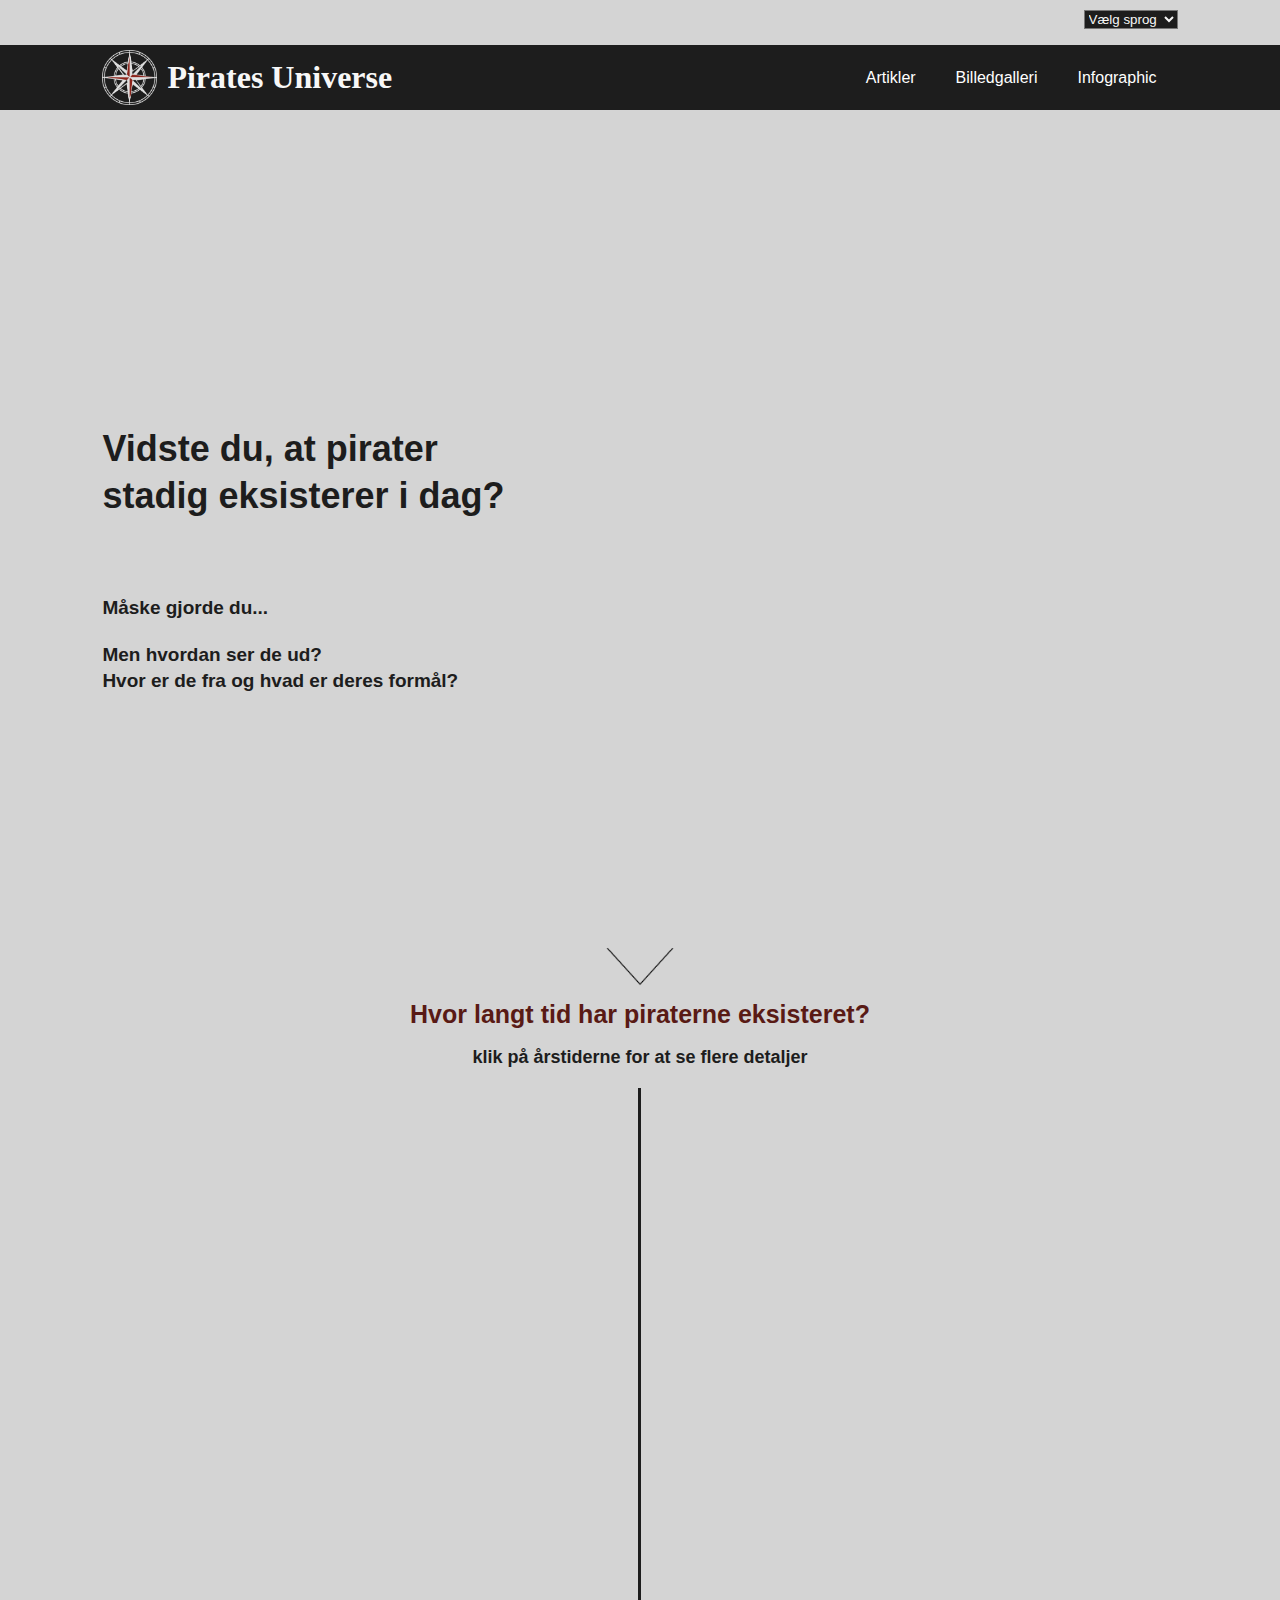
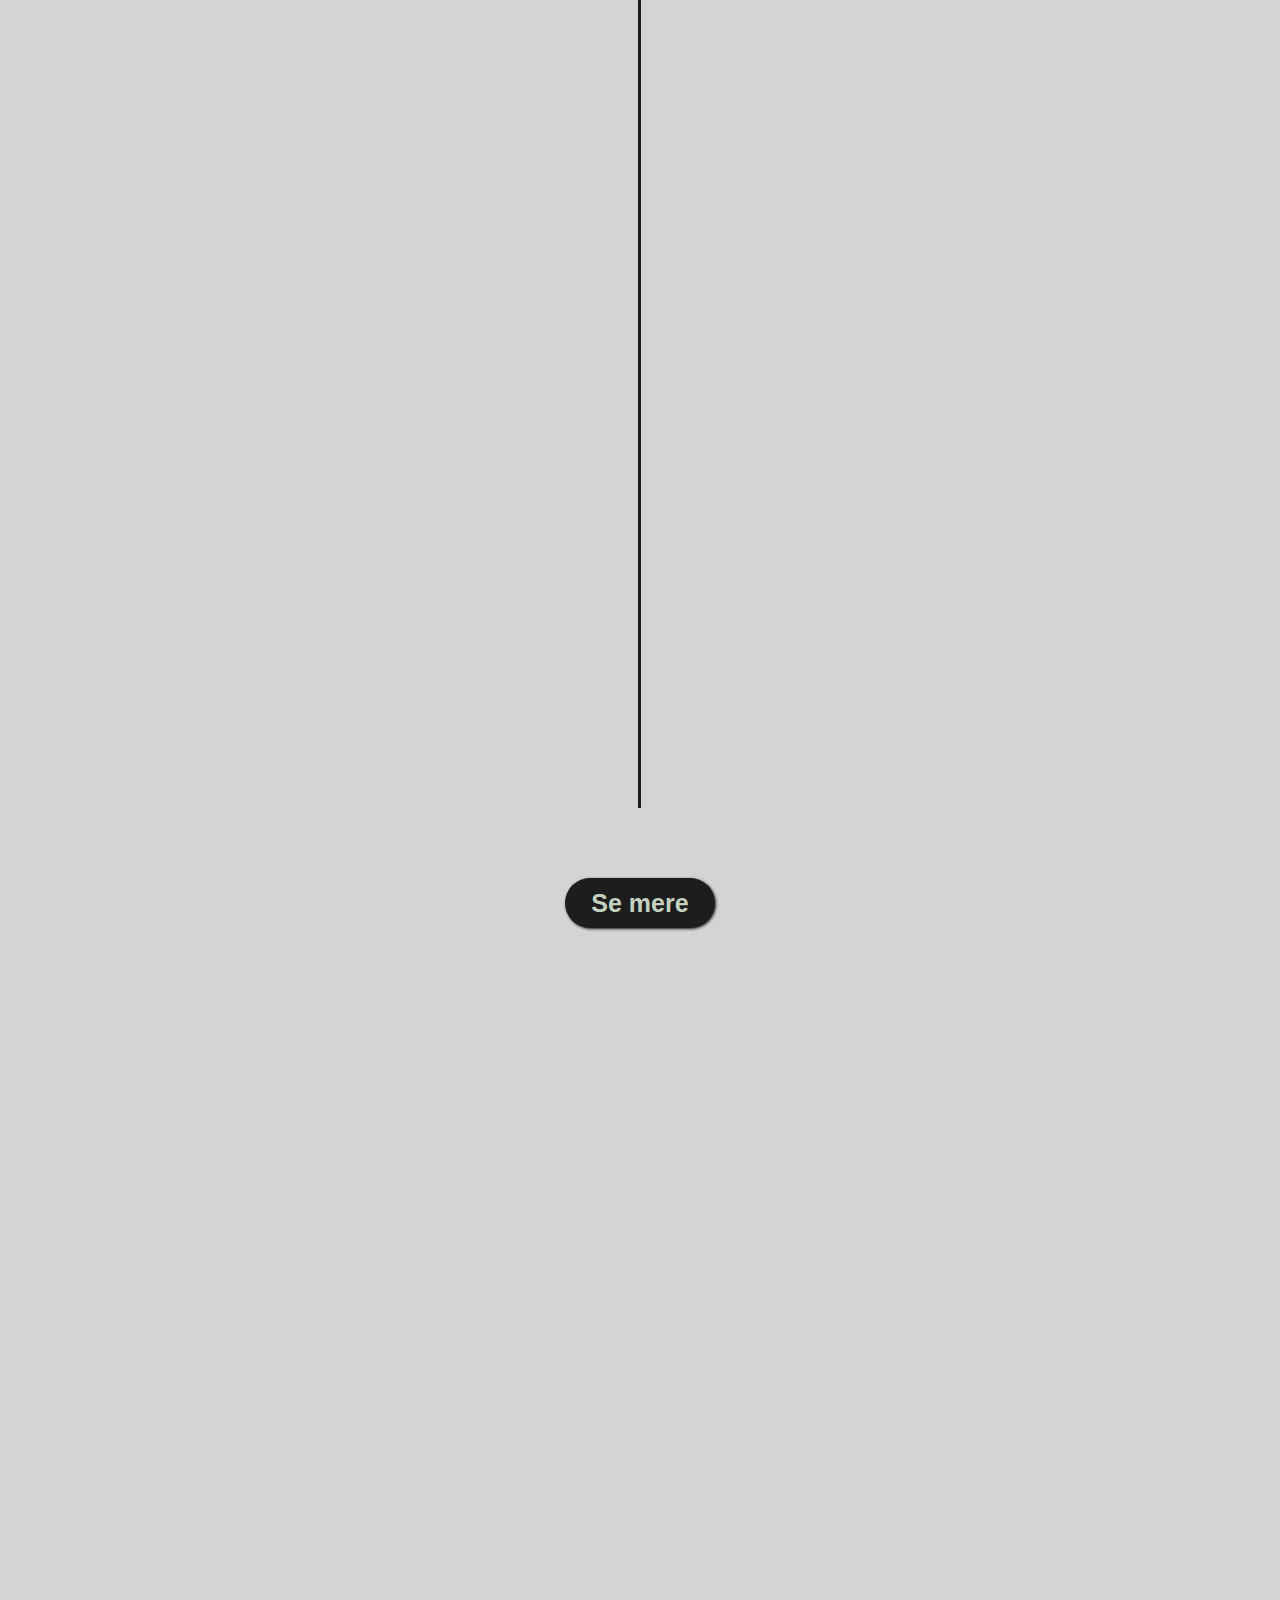
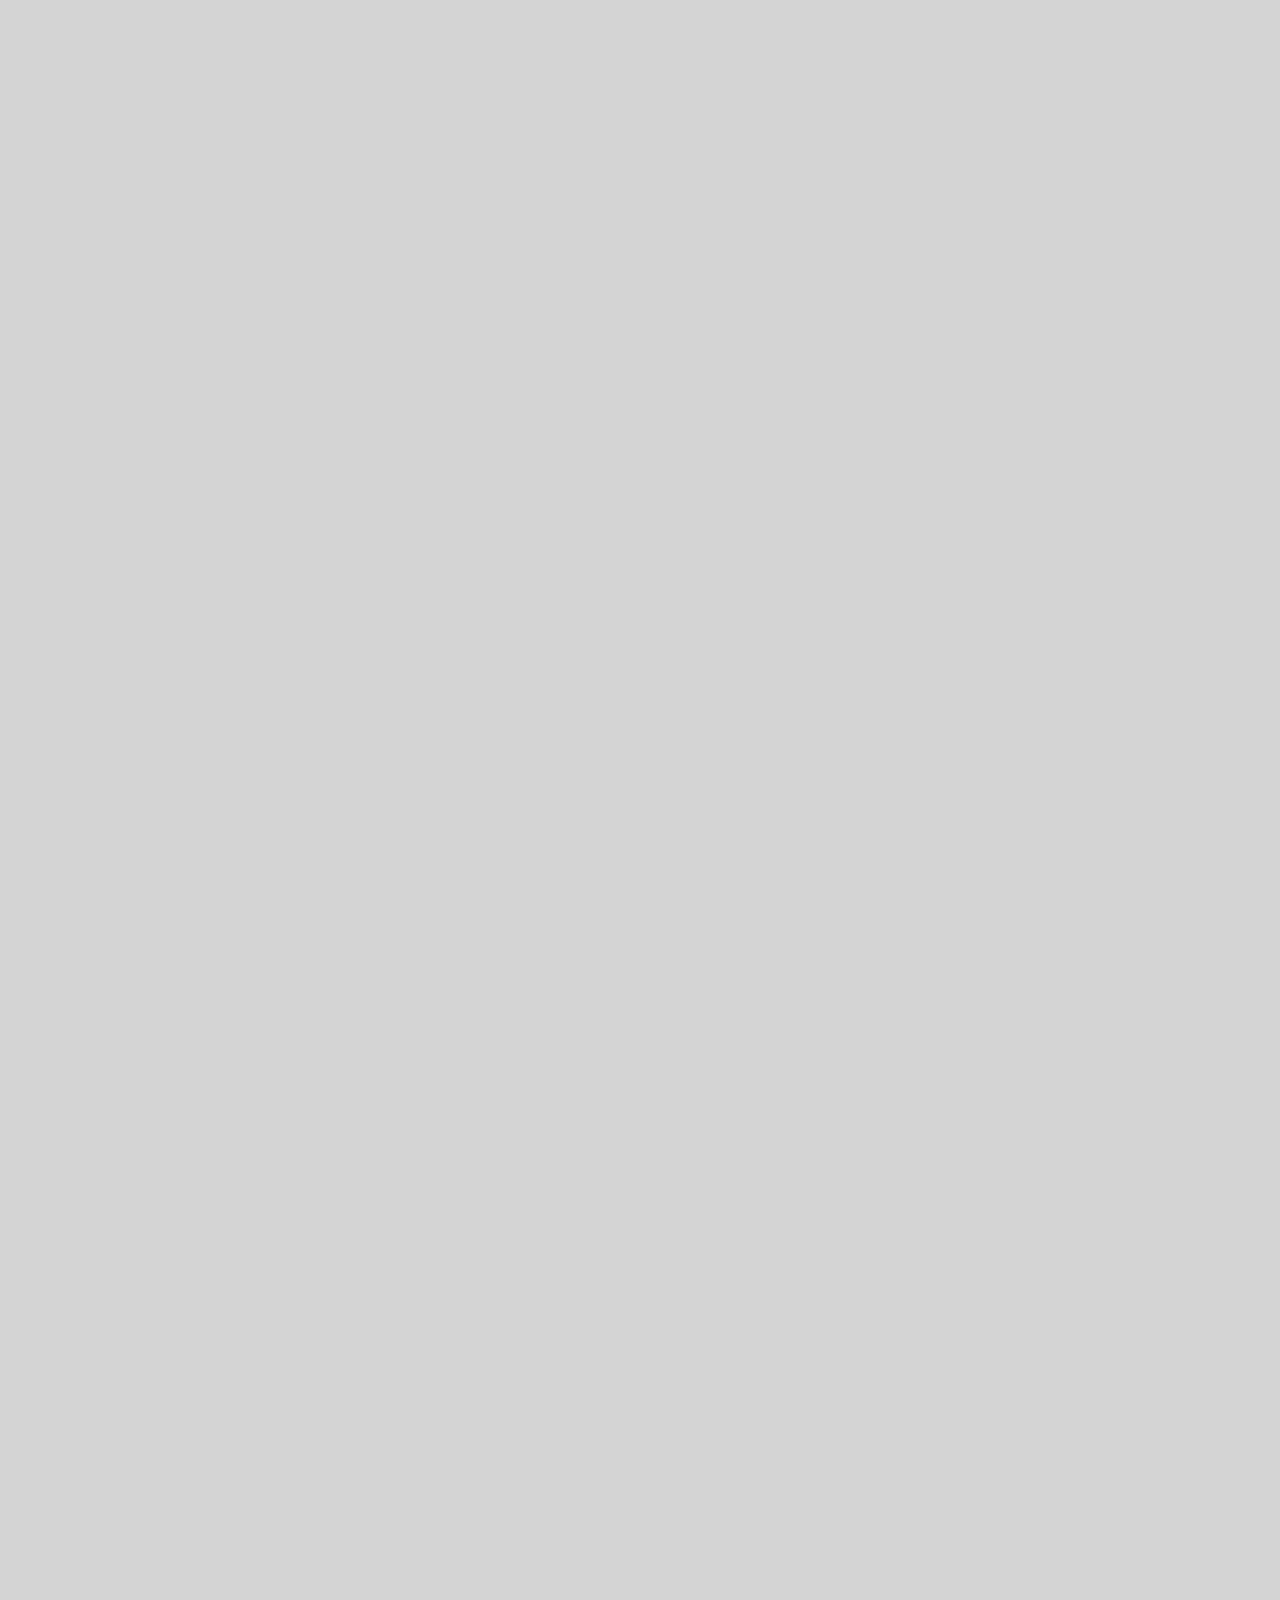
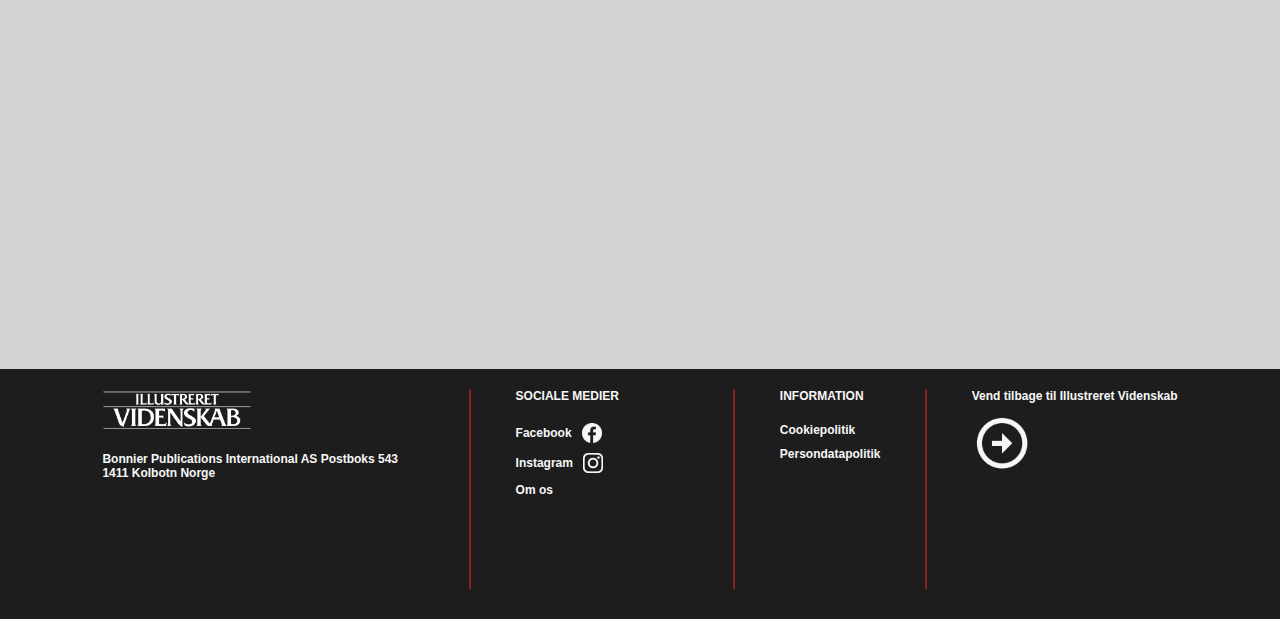
==== commit 7975e91d: "last fix" ====
--- a/index.html
+++ b/index.html
@@ -2,10 +2,13 @@
 <html lang="en">
 
 <head>
-    <!--(Alt+shift+f)-->
     <meta charset="UTF-8">
     <meta name="viewport" content="width=device-width, initial-scale=1.0">
-    <title>Startpage</title>
+    <title>Pirates</title>
+    <meta name="description" content="Information omkring pirater idag, kontra de gamle pirater og deres 
+    ligheder og forskelle."></metaname>
+
+    <link rel="shortcut icon" type="image/png" href="favicon.png">
 
     <link rel="stylesheet" href="CSS/style.css">
     <link rel="stylesheet" href="https://cdnjs.cloudflare.com/ajax/libs/font-awesome/4.7.0/css/font-awesome.min.css">
@@ -21,14 +24,8 @@
 
         <div class="header-top">
 
-            <div class="btn-toggleBox">
-
-                <div class="btn-toggle">Dark-Mode</div>
-
-            </div>
-
             <div class="contain">
-                <form action="/action_page.php">
+                <form>
                     <select name="sprog" id="sprog">
                         <option value="vaelg sprog">Vælg sprog</option>
                         <option value="dansk">Dansk 🇩🇰</option>
@@ -48,10 +45,10 @@
             <div class="logo">
 
                 <a href="index.html">
-                    <img src="img/pirat-logo.png" alt="Pirates Universe-Logo" /> 
+                    <img src="img/pirat-logo.png" alt="Pirates Universe-Logo" />
                     <h1> Pirates Universe </h1>
                 </a>
-                
+
             </div>
 
             <div class="toggleButton-box">
@@ -123,6 +120,8 @@
                 <div class="content">
                     <h2>1700-tallet</h2>
                     <p>Berømte pirater som blev <br> en del af historien</p>
+                    <p>Kaptajn ding dong</p>
+                    <p>Berømt of frygtede dansk pirat</p>
                     <div>
                         <img src="img/Flag-Illustrations.png" alt="pirates flag">
                     </div>
@@ -145,6 +144,8 @@
                 <div class="content">
                     <h2>1900-tallet</h2>
                     <p>De moderne pirater fra <br> Somalia</p>
+                    <p>Fra at være frihedskæmper til kapringer</p>
+<p></p>
                     <div>
                         <img src="img/Somalia-pirate.png" alt="Pirates somali">
                     </div>
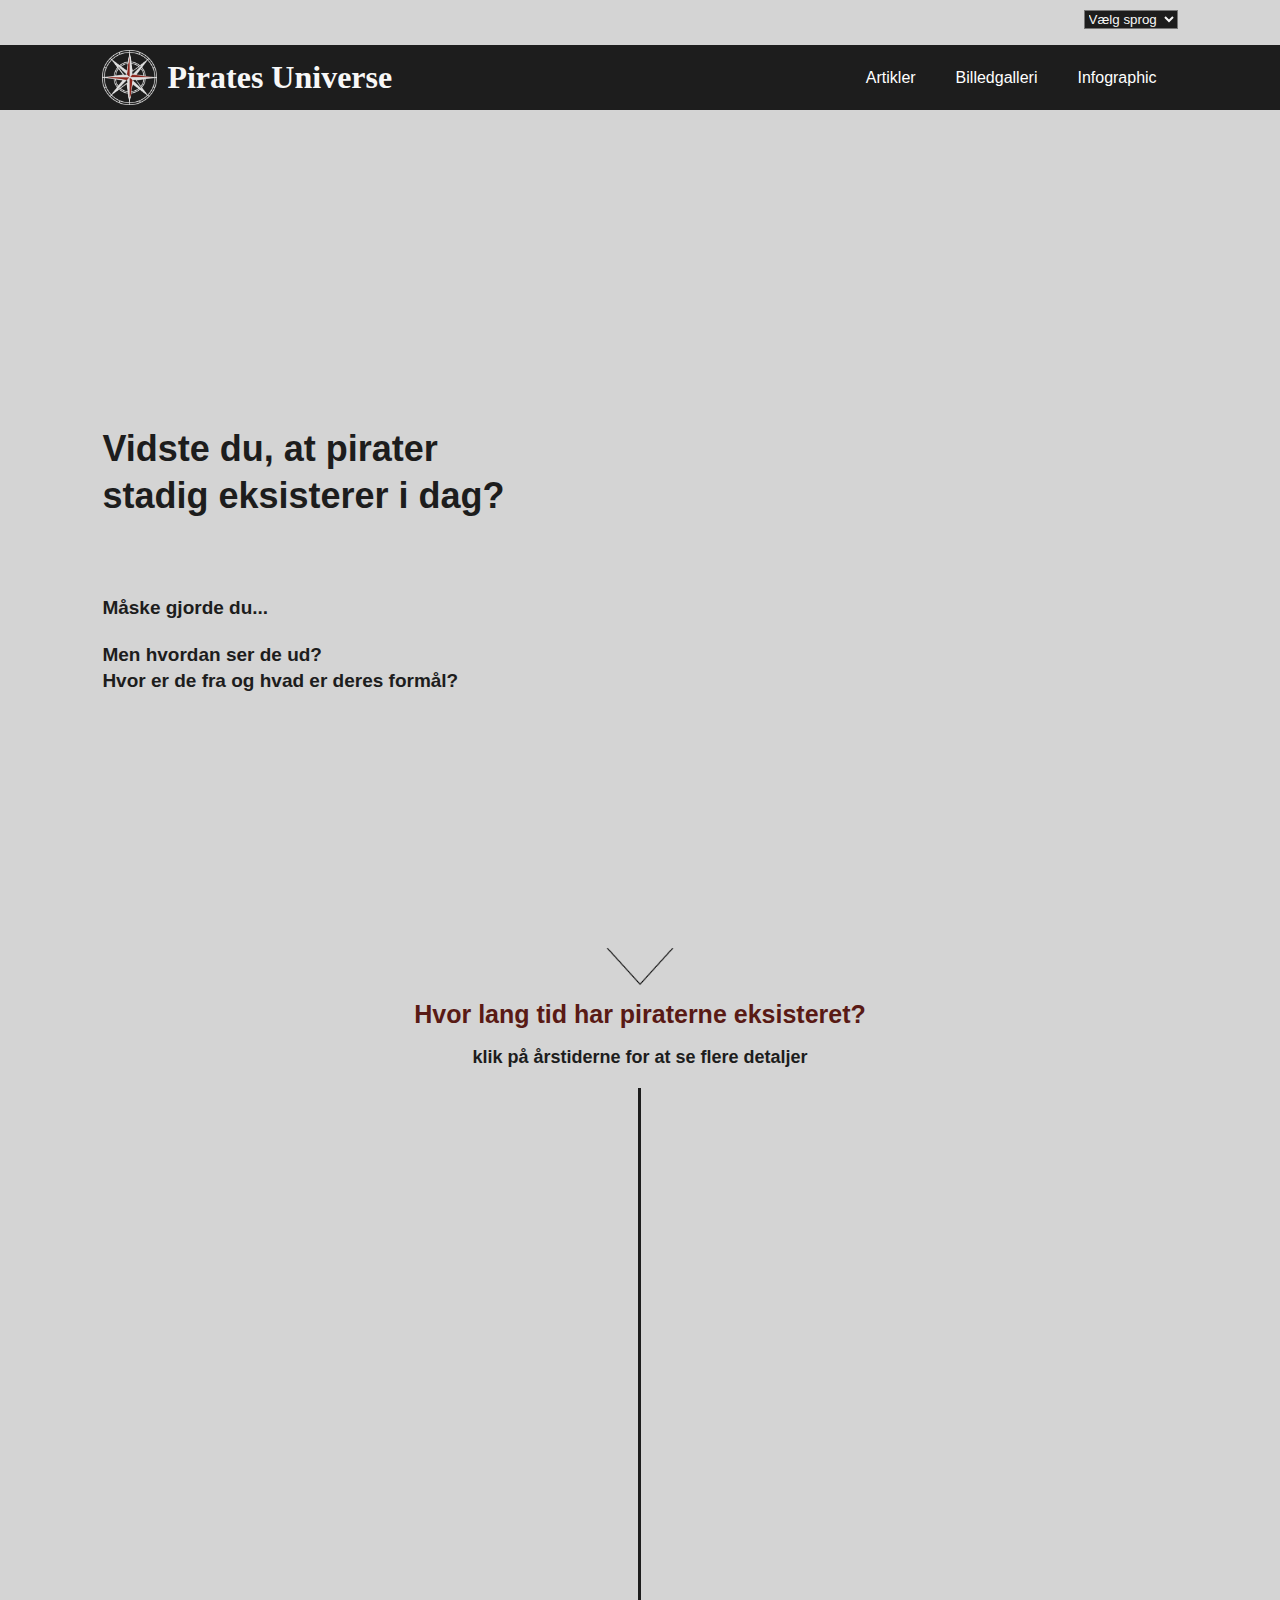
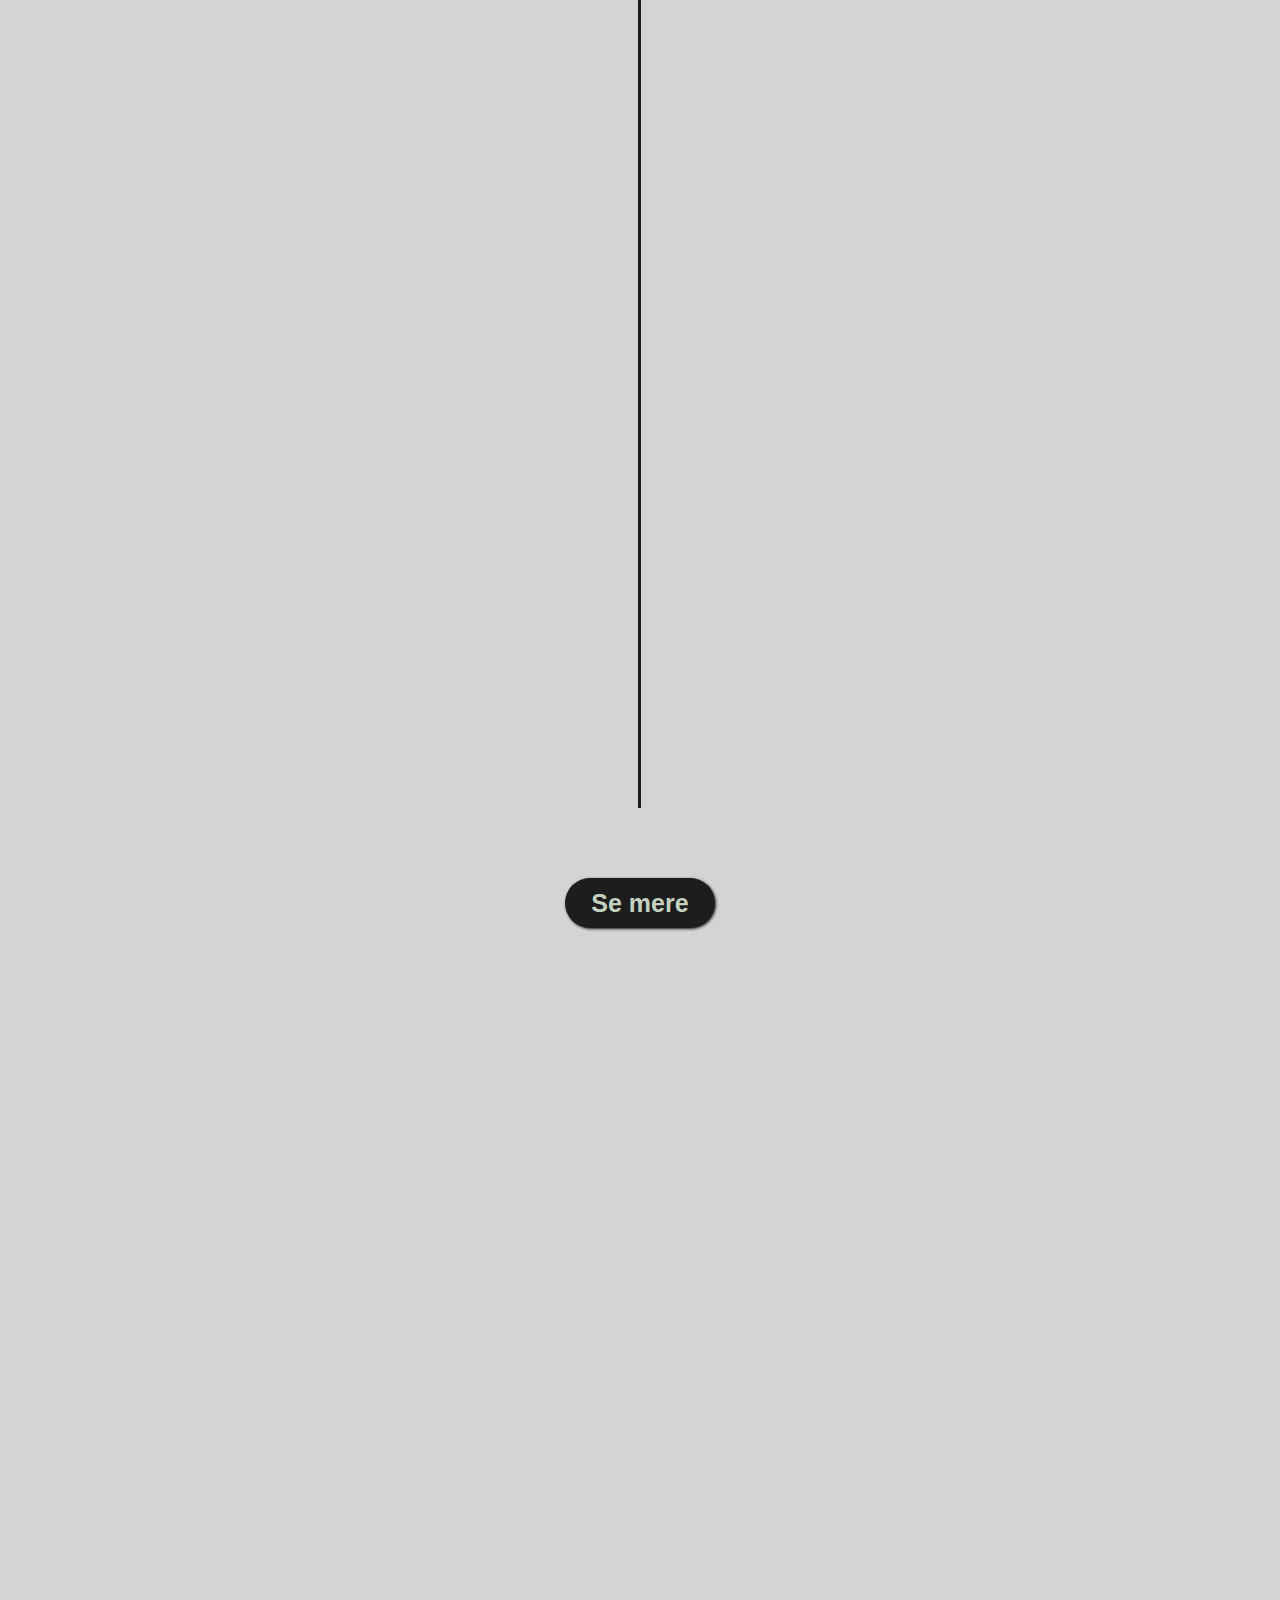
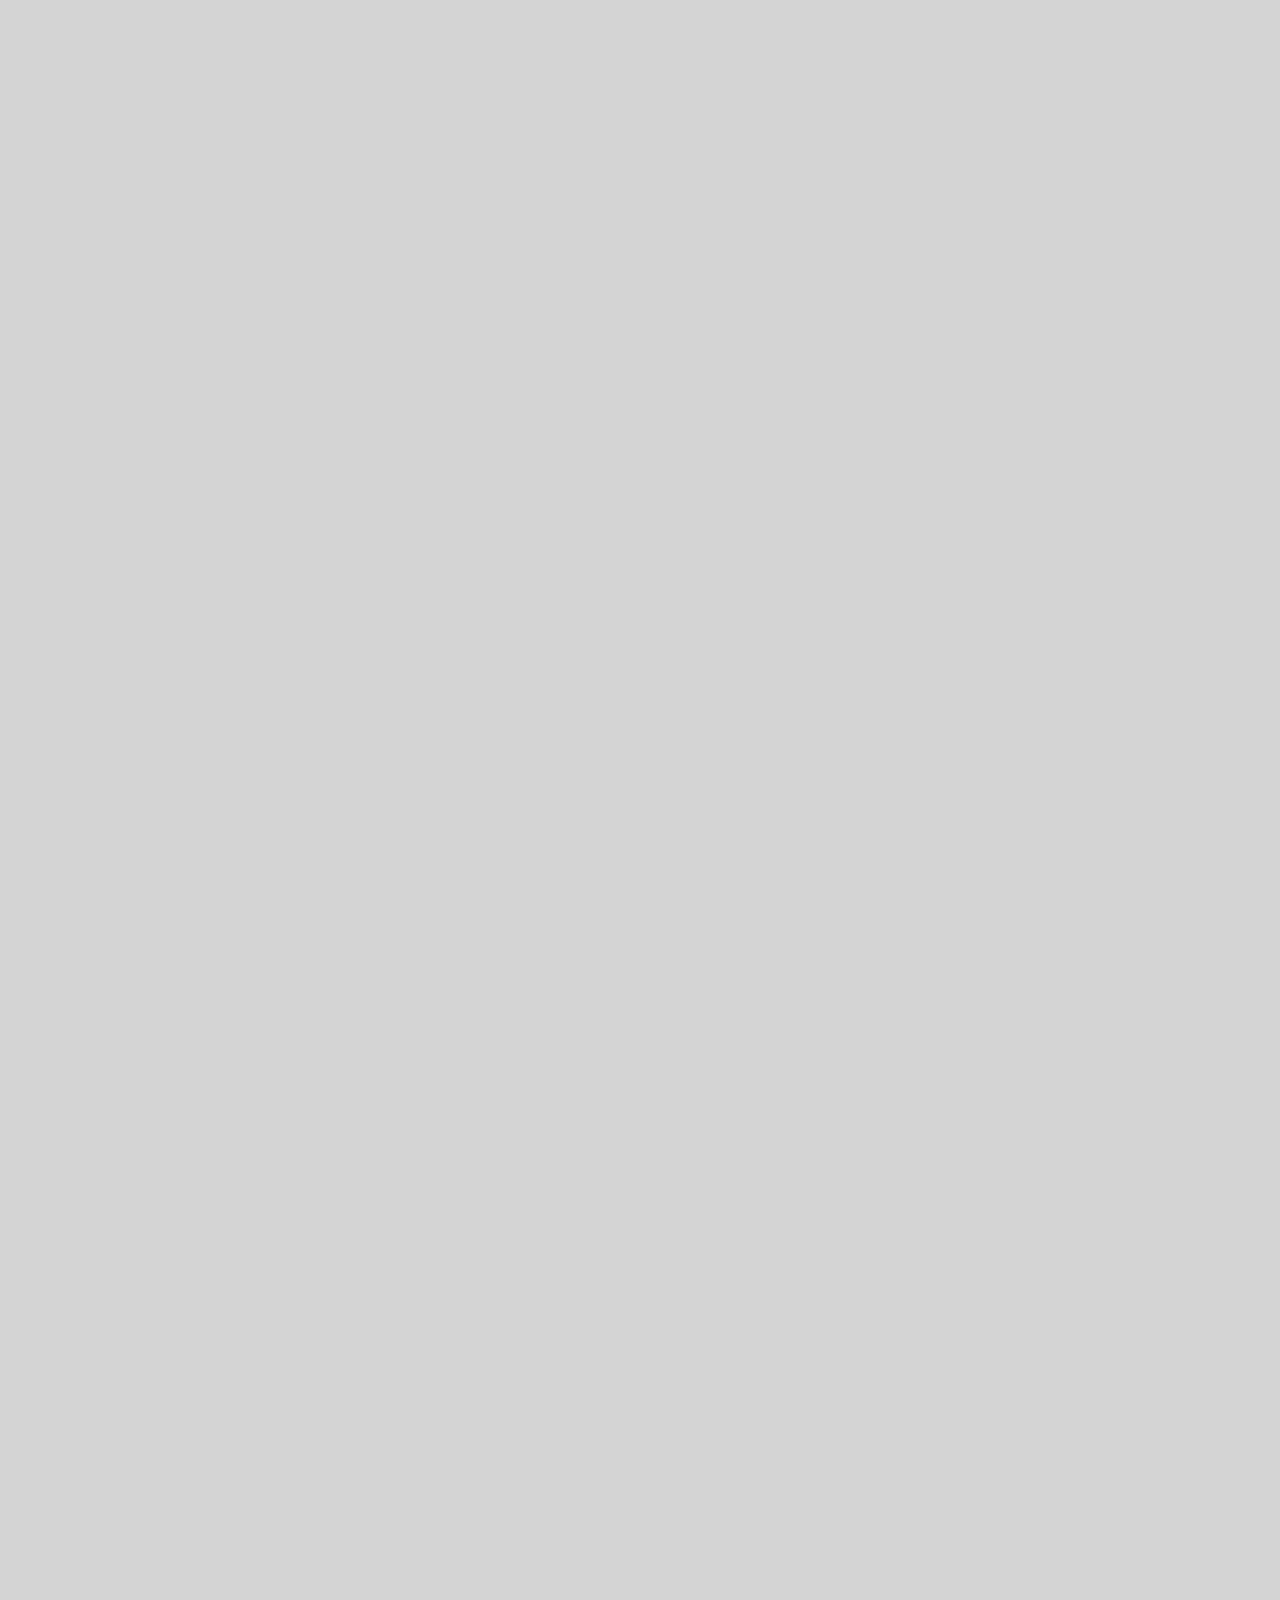
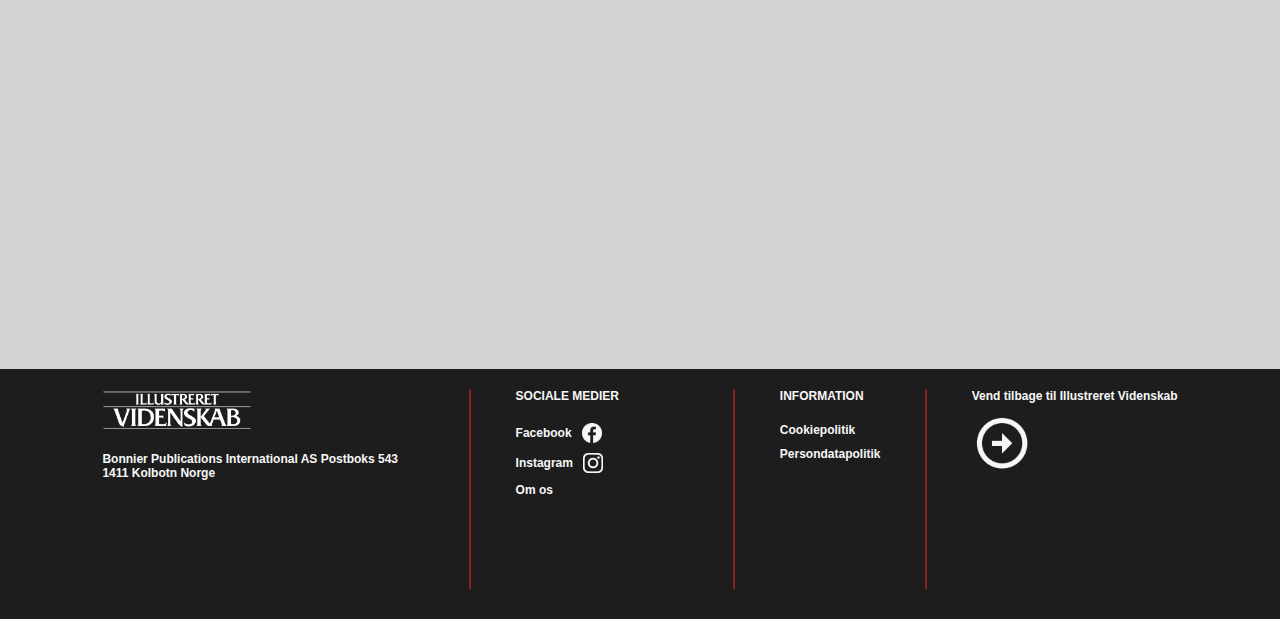
==== commit d84055a8: "stavefejl rettet" ====
--- a/index.html
+++ b/index.html
@@ -100,7 +100,7 @@
         </div>
 
         <div class="timeline-text">
-            <h1 id="first-titel">Hvor langt tid har piraterne eksisteret?</h1>
+            <h1 id="first-titel">Hvor lang tid har piraterne eksisteret?</h1>
             <p id="second-titel">klik på årstiderne for at se flere detaljer</p>
         </div>
 
@@ -108,7 +108,7 @@
             <div class="container left" data-aos="fade-up" data-aos-duration="3000" data-aos-offset="150">
                 <div class="content">
                     <h2>1600-tallet</h2>
-                    <p>Hvordan kom piratterne til</p>
+                    <p>Hvordan kom piraterne til</p>
                     <div class="timeline-image-container">
                         <img src="img/Pirate-Illustrations.png" alt="pirates of the caribbean">
                     </div>
